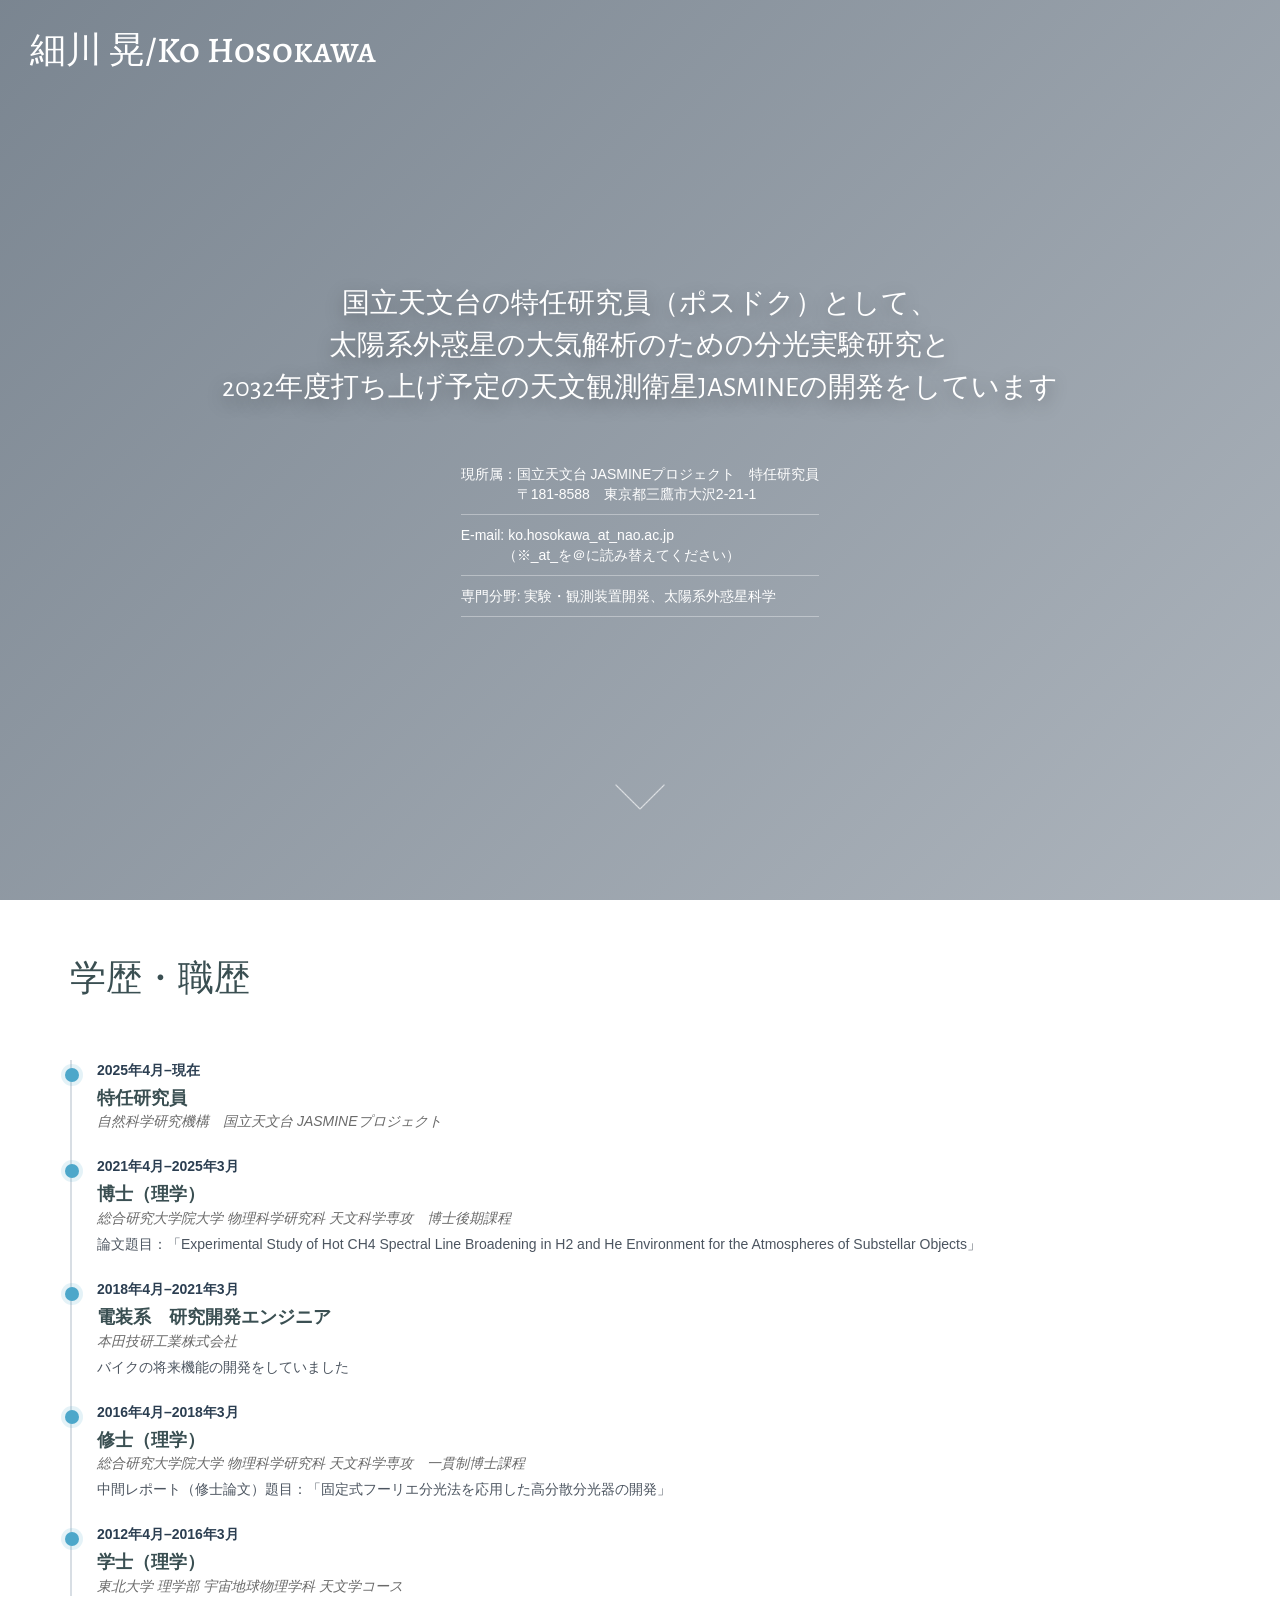
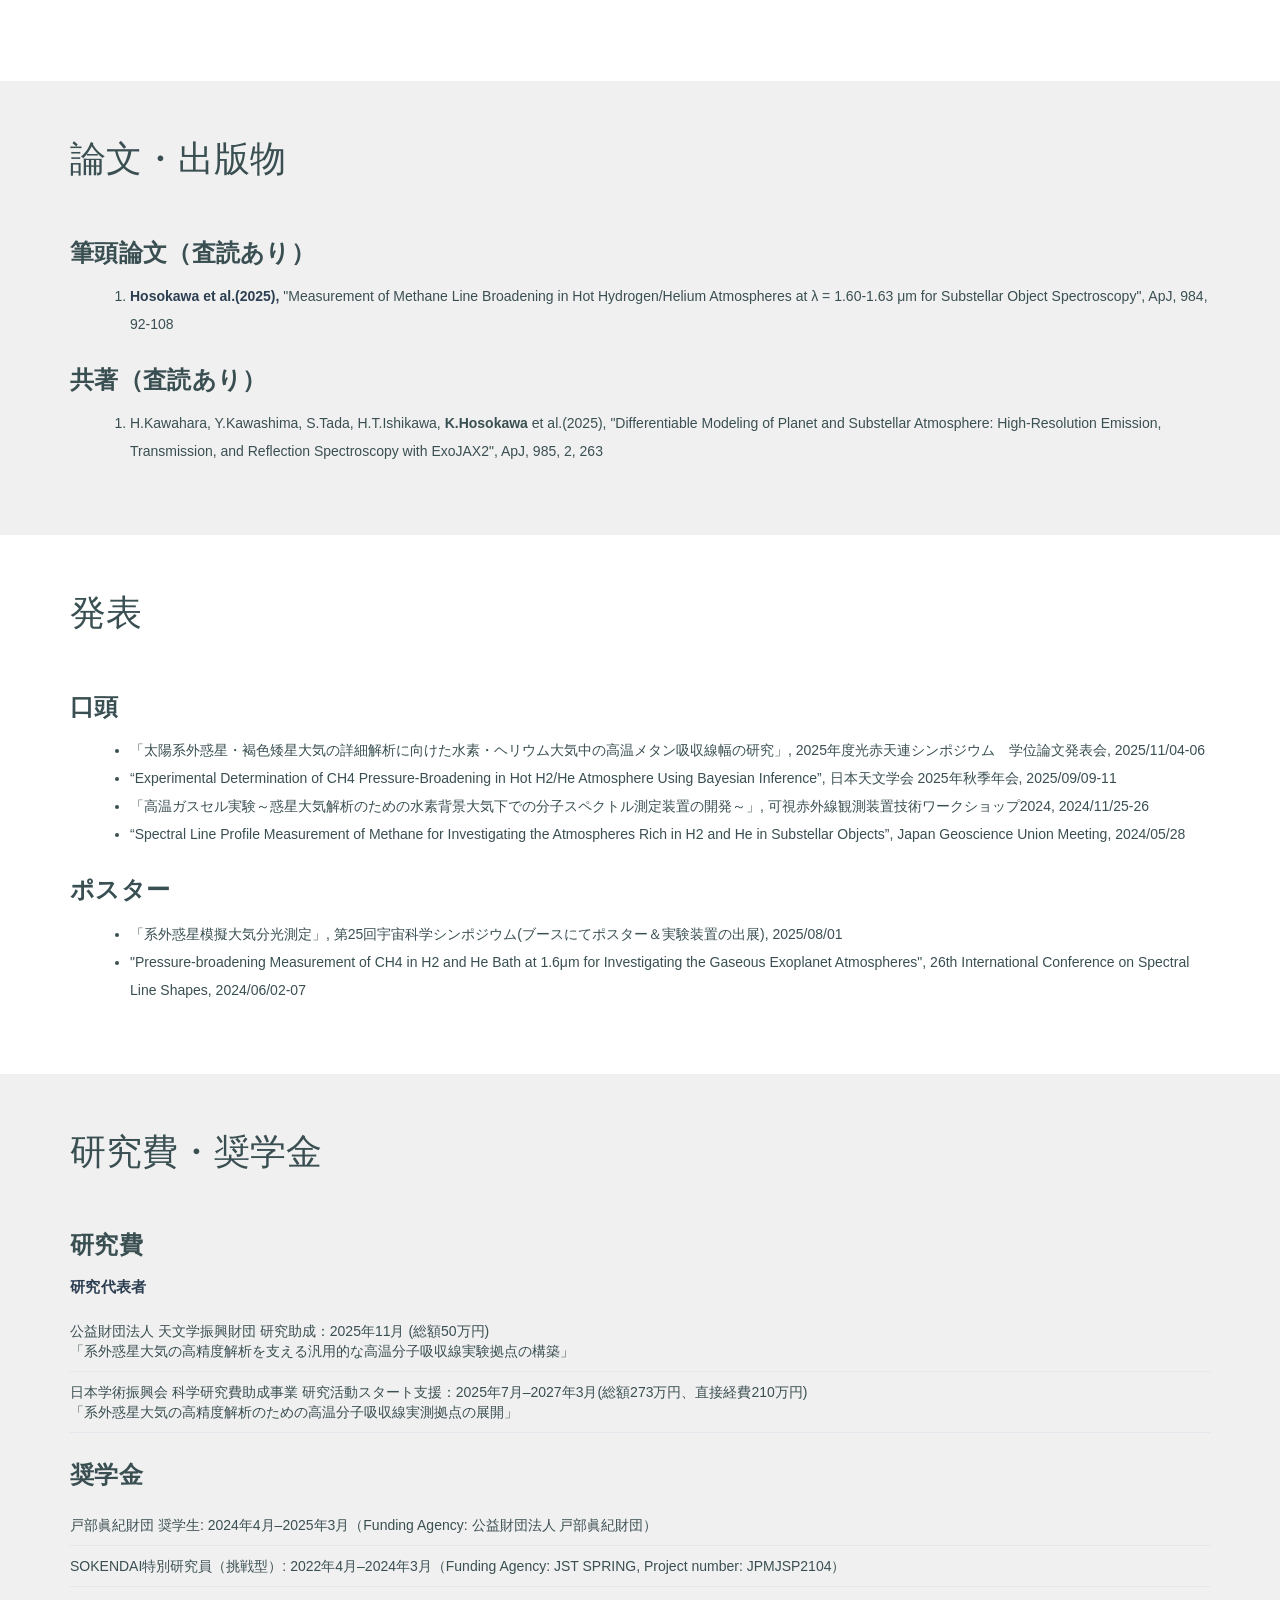
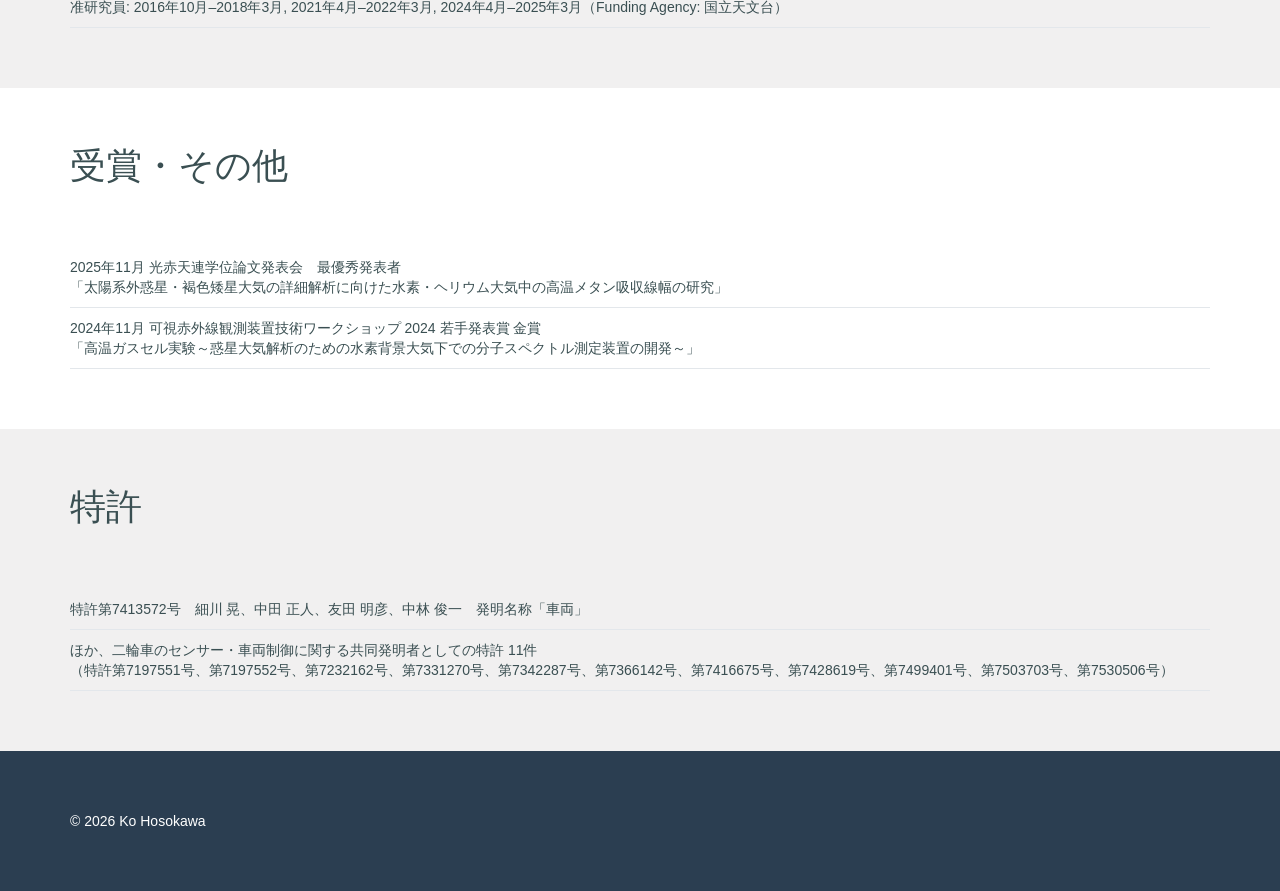
==== index.html @ 57f9193e "260124-update" ====
<!DOCTYPE html>
<!--[if IE 7 ]><html class="ie ie7 lte9 lte8 lte7" lang="en-US"><![endif]-->
<!--[if IE 8]><html class="ie ie8 lte9 lte8" lang="en-US"><![endif]-->
<!--[if IE 9]><html class="ie ie9 lte9" lang="en-US"><![endif]-->
<!--[if (gt IE 9)|!(IE)]><!-->
<html class="noIE" lang="en-US">
<!--<![endif]-->
	<head>
		<title>Ko Hosokawa</title>

		<!-- meta -->
		<meta http-equiv="X-UA-Compatible" content="IE=edge">
		<meta http-equiv="Content-Type" content="text/html; charset=UTF-8"/>
		<meta name="viewport" content="width=device-width, initial-scale = 1.0, maximum-scale=1.0, user-scalable=no"/>
		
		<!-- google fonts -->
		<link rel="stylesheet" href="https://fonts.googleapis.com/css?family=PT+Sans">
		<link rel="stylesheet" href="https://fonts.googleapis.com/css?family=Droid+Serif:regular,bold"/>
		<link rel="stylesheet" href="https://fonts.googleapis.com/css?family=Alegreya+Sans:regular,italic,bold,bolditalic"/>
		<link rel="stylesheet" href="https://fonts.googleapis.com/css?family=Nixie+One:regular,italic,bold,bolditalic"/>
		<link rel="stylesheet" href="https://fonts.googleapis.com/css?family=Alegreya+SC:regular,italic,bold,bolditalic"/>
		
		<!-- css -->
		<link rel="stylesheet" href="assets/css/bootstrap.min.css">
		<link rel="stylesheet" href="assets/css/font-awesome.min.css">
		<link rel="stylesheet" href="assets/css/style.css" media="screen"/>

		<!-- HTML5 shim and Respond.js IE8 support of HTML5 elements and media queries -->
		<!--[if lt IE 9]>
			<script src="assets/js/html5shiv.js"></script>
			<script src="assets/js/respond.js"></script>
		<![endif]-->

		<!--[if IE 8]>
	    	<script src="assets/js/selectivizr.js"></script>
	    <![endif]-->
	</head>
	
	<body>
		<!--right-drawer-->
		<!-- <div id="drawer-right">
			<div class="cross text-right">
				<a class="toggleDrawer" href="#"><i class="fa fa-times-circle fa-2x"></i></a>
			</div>
			<h2>Navigate</h2>
			<nav>
				<ul class="nav nav-pills nav-stacked">
					<li>
						<a href="#wrapper"><i class="fa fa-home"></i> Home</a>
					</li>
					<li>
						<a href="#profile"><i class="fa fa-user"></i> プロフィール</a>
					</li>
					<li>
						<a href="#background"><i class="fa fa-briefcase"></i> 学歴・職歴</a>
					</li>
					<li>
						<a href="#publications"><i class="fa fa-book"></i> 論文・出版物</a>
					</li>
					<li>
						<a href="#presentations"><i class="fa fa-microphone"></i> 発表</a>
					</li>
					<li>
						<a href="#grants"><i class="fa fa-lightbulb-o"></i> 研究費・プロジェクト</a>
					</li>
					<li>
						<a href="#awards"><i class="fa fa-trophy"></i> 受賞など</a>
					</li>
					<li>
						<a href="#patents"><i class="fa fa-certificate"></i> 特許</a>
					</li>
					<li>
						<a href="#footer"><i class="fa fa-envelope"></i> Contact</a>
					</li>
					
				</ul>
			</nav>
		</div> -->

		<div id="wrapper">
			
			<div id="header" class="content-block header-wrapper">
				<div class="header-wrapper-inner">
					<section class="top clearfix">
						<div class="pull-left">
							<h1><a class="logo" href="index.html">細川 晃/Ko Hosokawa</a></h1>
						</div>
						<!-- <div class="pull-right">
							<a class="toggleDrawer" href="#"><i class="fa fa-bars fa-2x"></i></a>
						</div> -->
					</section>
					<section class="center hero">
						<div id="profile" class="hero-profile container text-center">
							<!-- <div class="hero-avatar">
								<img src="assets/images/testimonial_11-190x190.jpg" alt="Profile photo">
							</div> -->
							<div class="slogan">
								国立天文台の特任研究員（ポスドク）として、<br>太陽系外惑星の大気解析のための分光実験研究と<br>2032年度打ち上げ予定の天文観測衛星JASMINEの開発をしています
							</div>
							<br>
							<ul class="lined-list hero-profile-list">
								<li>現所属：国立天文台 JASMINEプロジェクト　特任研究員<br>
								　　　　〒181-8588　東京都三鷹市大沢2-21-1</li>
								<li>E-mail: ko.hosokawa_at_nao.ac.jp<br>
									　　　（※_at_を＠に読み替えてください）</li>
								<li>専門分野: 実験・観測装置開発、太陽系外惑星科学</li>
							</ul>
							
						</div>
					</section>
					
<section class="bottom">
						<a id="scrollToContent" href="#profile">
							<img src="assets/images/arrow_down.png">
						</a>
					</section>
				</div>
			</div><!-- header -->

			<div class="content-block cv-section alt" id="background">
				<div class="container">
					<header class="block-heading cleafix">
						<h1>学歴・職歴</h1>
					</header>
					<section class="block-body">
						<div class="cv-timeline">
							<div class="cv-item">
								<div class="cv-year">2025年4月–現在</div>
								<div class="cv-content">
									<div class="cv-title">特任研究員</div>
									<div class="cv-meta">自然科学研究機構　国立天文台 JASMINEプロジェクト</div>
									<p class="cv-note"></p>
								</div>
							</div>
							<div class="cv-item">
								<div class="cv-year">2021年4月–2025年3月</div>
								<div class="cv-content">
									<div class="cv-title">博士（理学）</div>
									<div class="cv-meta">総合研究大学院大学 物理科学研究科 天文科学専攻　博士後期課程</div>
									<p class="cv-note">論文題目：「Experimental Study of Hot CH4 Spectral Line Broadening in H2 and He Environment for the Atmospheres of Substellar Objects」</p>
								</div>
							</div>
							<div class="cv-item">
								<div class="cv-year">2018年4月–2021年3月</div>
								<div class="cv-content">
									<div class="cv-title">電装系　研究開発エンジニア</div>
									<div class="cv-meta">本田技研工業株式会社</div>
									<p class="cv-note">バイクの将来機能の開発をしていました</p>
								</div>
							</div>
							<div class="cv-item">
								<div class="cv-year">2016年4月–2018年3月</div>
								<div class="cv-content">
									<div class="cv-title">修士（理学）</div>
									<div class="cv-meta">総合研究大学院大学 物理科学研究科 天文科学専攻　一貫制博士課程</div>
									<p class="cv-note">中間レポート（修士論文）題目：「固定式フーリエ分光法を応用した高分散分光器の開発」</p>
								</div>
							</div>
							<div class="cv-item">
								<div class="cv-year">2012年4月–2016年3月</div>
								<div class="cv-content">
									<div class="cv-title">学士（理学）</div>
									<div class="cv-meta">東北大学 理学部 宇宙地球物理学科 天文学コース</div>
									<p class="cv-note"></p>
								</div>
							</div>
						</div>
					</section>
				</div>
			</div>

			<div class="content-block cv-section" id="publications">
				<div class="container">
					<header class="block-heading cleafix">
						<h1>論文・出版物</h1>
					</header>
					<section class="block-body">
						<h3 class="section-subtitle">筆頭論文（査読あり）</h3>
						<ol class="pub-list">
							<li><span class="pub-title">Hosokawa et al.(2025),</span> "Measurement of Methane Line Broadening in Hot Hydrogen/Helium Atmospheres at λ = 1.60-1.63 μm for Substellar Object Spectroscopy", ApJ, 984, 92-108<br></li>
						</ol>

						<h3 class="section-subtitle">共著（査読あり）</h3>
						<ol class="pub-list">
							<li>H.Kawahara, Y.Kawashima, S.Tada, H.T.Ishikawa, <b>K.Hosokawa</b> et al.(2025), "Differentiable Modeling of Planet and Substellar Atmosphere: High-Resolution Emission, Transmission, and Reflection Spectroscopy with ExoJAX2", ApJ, 985, 2, 263</li>
						</ol>
					</section>
				</div>
			</div>

			<div class="content-block cv-section alt" id="presentations">
				<div class="container">
					<header class="block-heading cleafix">
						<h1>発表</h1>
					</header>
					<section class="block-body">
						<h3 class="section-subtitle">口頭</h3>
						<ul class="pub-list">
							<li>「太陽系外惑星・褐色矮星大気の詳細解析に向けた水素・ヘリウム大気中の高温メタン吸収線幅の研究」, 2025年度光赤天連シンポジウム　学位論文発表会, 2025/11/04-06</li>
							<li>“Experimental Determination of CH4 Pressure-Broadening in Hot H2/He Atmosphere Using Bayesian Inference”, 日本天文学会 2025年秋季年会, 2025/09/09-11</li>
							<li>「高温ガスセル実験～惑星大気解析のための水素背景大気下での分子スペクトル測定装置の開発～」, 可視赤外線観測装置技術ワークショップ2024, 2024/11/25-26</li>
							<li>“Spectral Line Profile Measurement of Methane for Investigating the Atmospheres Rich in H2 and He in Substellar Objects”, Japan Geoscience Union Meeting, 2024/05/28</li>
							</ul>

						<h3 class="section-subtitle">ポスター</h3>
						<ul class="pub-list">
							<li>「系外惑星模擬大気分光測定」, 第25回宇宙科学シンポジウム(ブースにてポスター＆実験装置の出展), 2025/08/01</li>
							<li>"Pressure-broadening Measurement of CH4 in H2 and He Bath at 1.6μm for Investigating the Gaseous Exoplanet Atmospheres", 26th International Conference on Spectral Line Shapes, 2024/06/02-07</li>
							
						</ul>
					</section>
				</div>
			</div>

			<div class="content-block cv-section" id="grants">
				<div class="container">
					<header class="block-heading cleafix">
						<h1>研究費・奨学金</h1>
					</header>
					<section class="block-body">
						<h3 class="section-subtitle">研究費</h3>

						<h4 class="section-subsubtitle">研究代表者</h4>
						<ul class="lined-list">
							<li>公益財団法人 天文学振興財団 研究助成：2025年11月 (総額50万円)<br>
								「系外惑星大気の高精度解析を支える汎用的な高温分子吸収線実験拠点の構築」</li>
							<li>日本学術振興会 科学研究費助成事業 研究活動スタート支援：2025年7月–2027年3月(総額273万円、直接経費210万円)<br>
								「系外惑星大気の高精度解析のための高温分子吸収線実測拠点の展開」</li>
						</ul>

						<h3 class="section-subtitle">奨学金</h3>
						<ul class="lined-list">
							<li>戸部眞紀財団 奨学生: 2024年4月–2025年3月（Funding Agency: 公益財団法人 戸部眞紀財団）</li>
							<li>SOKENDAI特別研究員（挑戦型）: 2022年4月–2024年3月（Funding Agency: JST SPRING, Project number: JPMJSP2104）</li>
							<li>准研究員: 2016年10月–2018年3月, 2021年4月–2022年3月, 2024年4月–2025年3月（Funding Agency: 国立天文台）</li>
							
						</ul>
					</section>
				</div>
			</div>

			<div class="content-block cv-section alt" id="awards">
				<div class="container">
					<header class="block-heading cleafix">
						<h1>受賞・その他</h1>
					</header>
					<section class="block-body">
						<ul class="lined-list">
							<li>2025年11月 光赤天連学位論文発表会　最優秀発表者<br>
							「太陽系外惑星・褐色矮星大気の詳細解析に向けた水素・ヘリウム大気中の高温メタン吸収線幅の研究」</li>
							<li>2024年11月 可視赤外線観測装置技術ワークショップ 2024 若手発表賞 金賞<br>
								「高温ガスセル実験～惑星大気解析のための水素背景大気下での分子スペクトル測定装置の開発～」
							</li>
							
							
						</ul>
					</section>
				</div>
			</div>

			<div class="content-block cv-section" id="patents">
				<div class="container">
					<header class="block-heading cleafix">
						<h1>特許</h1>
					</header>
					<section class="block-body">
						<ul class="lined-list">
							<li>特許第7413572号　細川 晃、中田 正人、友田 明彦、中林 俊一　発明名称「車両」</li>
							<li>ほか、二輪車のセンサー・車両制御に関する共同発明者としての特許 11件<br>
								（特許第7197551号、第7197552号、第7232162号、第7331270号、第7342287号、第7366142号、第7416675号、第7428619号、第7499401号、第7503703号、第7530506号）</li>
						</ul>
					</section>
				</div>
			</div>

			<div class="content-block" id="footer">
				<div class="container">
					<div class="row">
						<div class="col-xs-6">&copy; 2026 Ko Hosokawa</div>
					</div>
				</div>
			</div><!-- #footer -->


		</div><!--/#wrapper-->




		<script src="assets/js/jquery-2.1.3.min.js"></script>
		<script src="assets/js/jquery-migrate-1.2.1.min.js"></script>
		<script src="assets/js/bootstrap.min.js"></script>
		<script src="assets/js/jquery.actual.min.js"></script>
		<script src="assets/js/jquery.scrollTo.min.js"></script>
		<script src="assets/js/script.js"></script>

	</body>
</html>
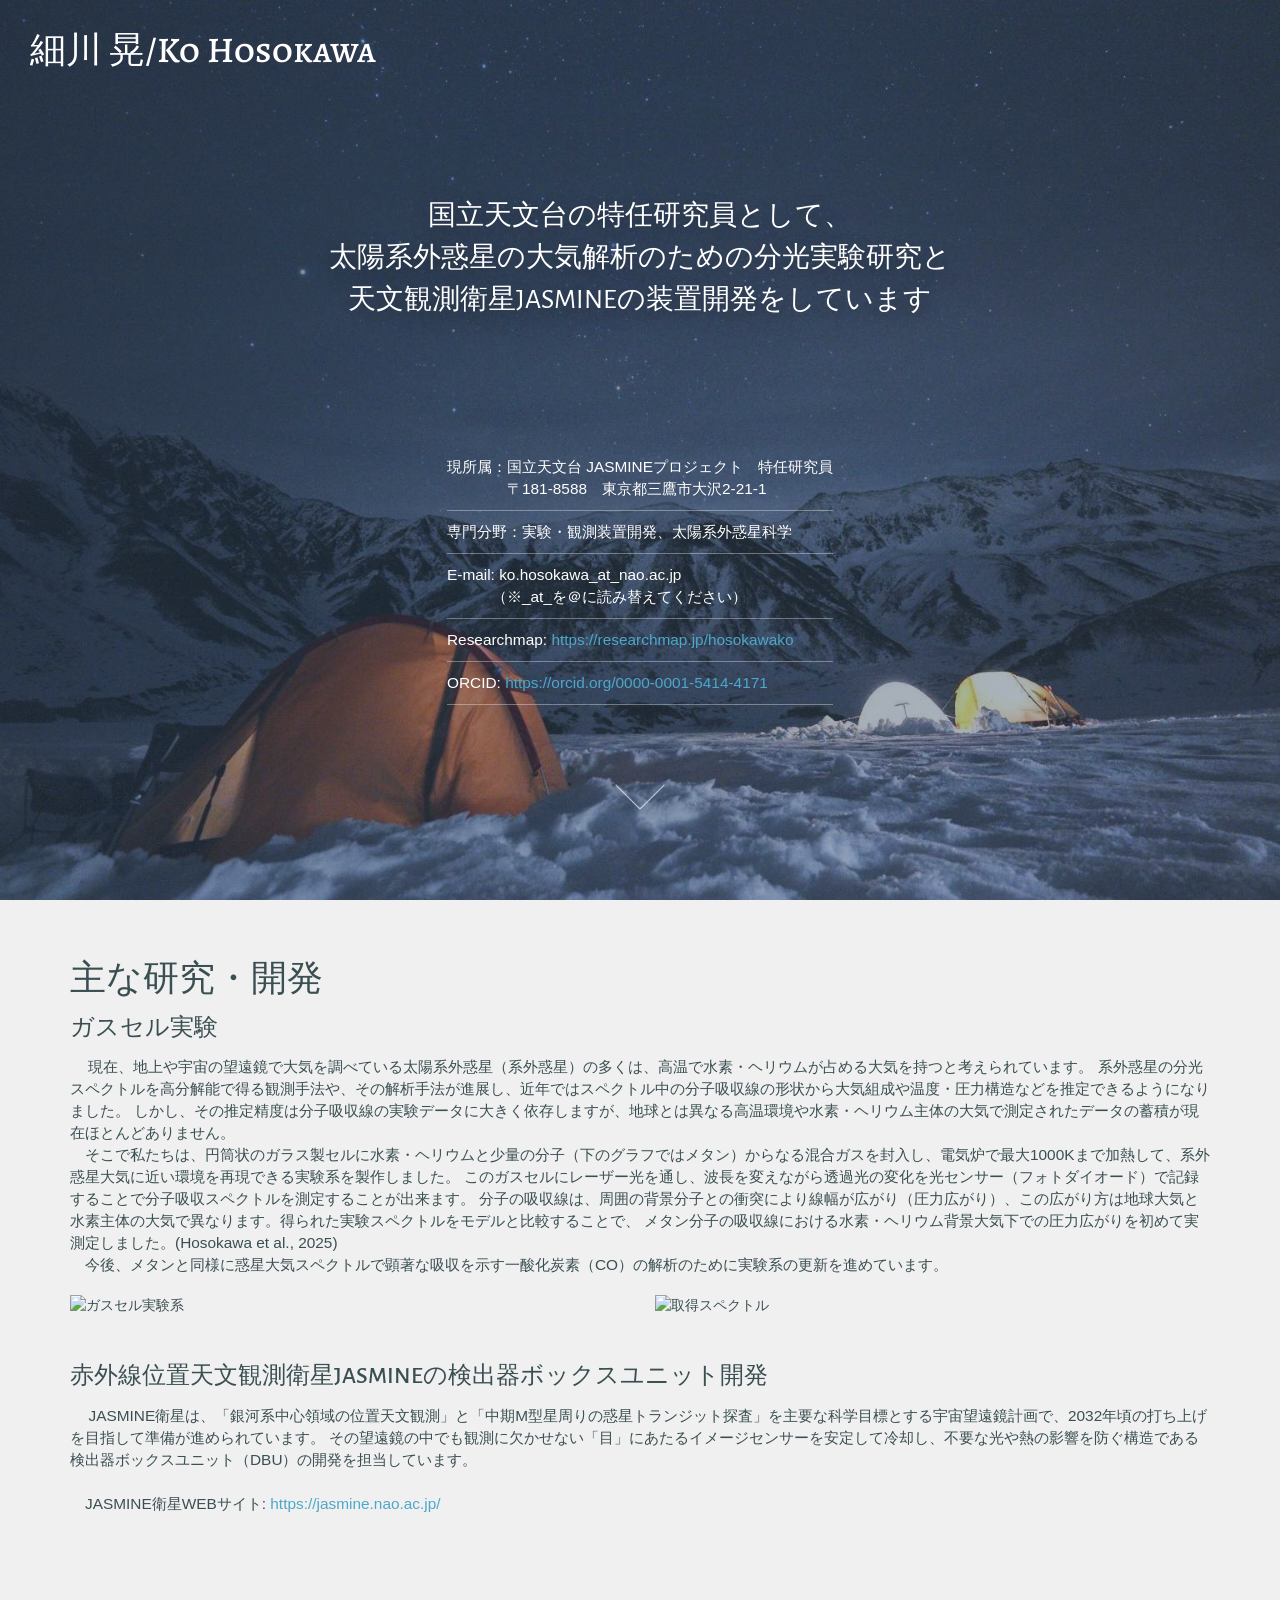
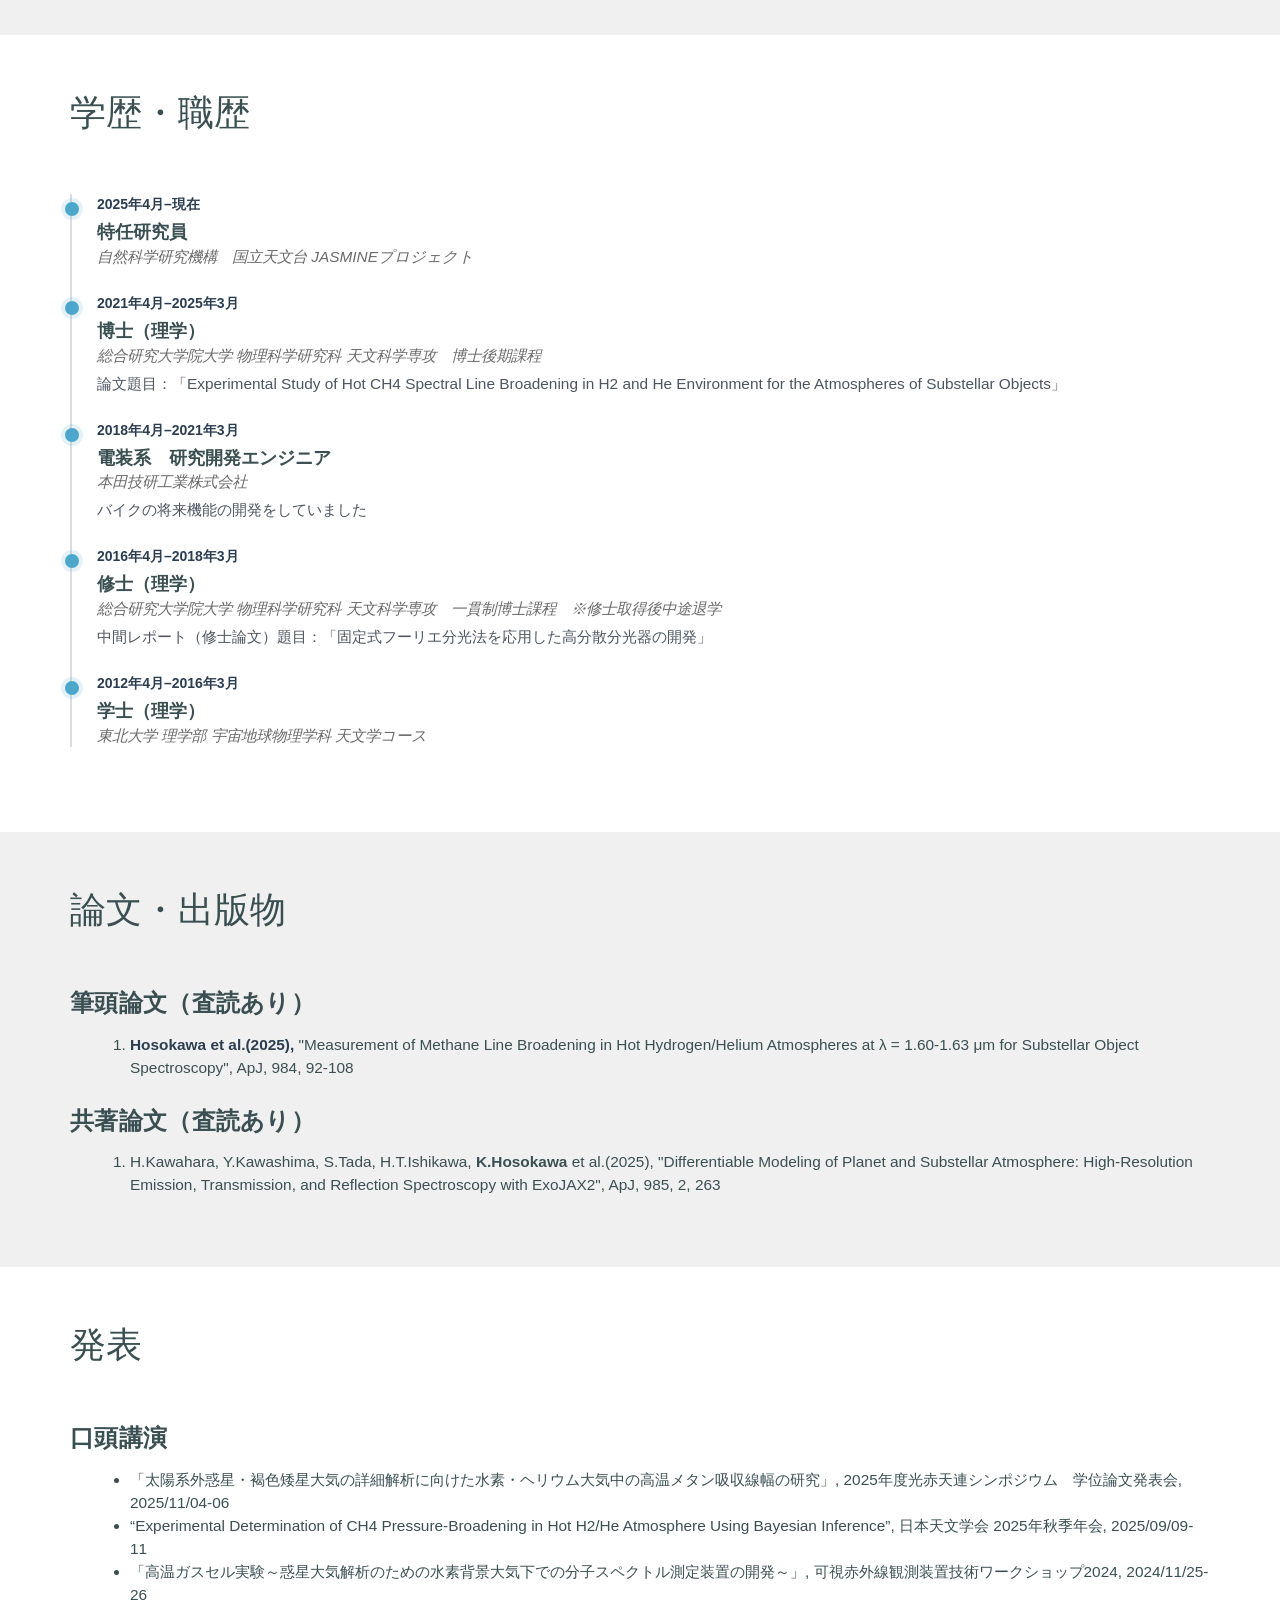
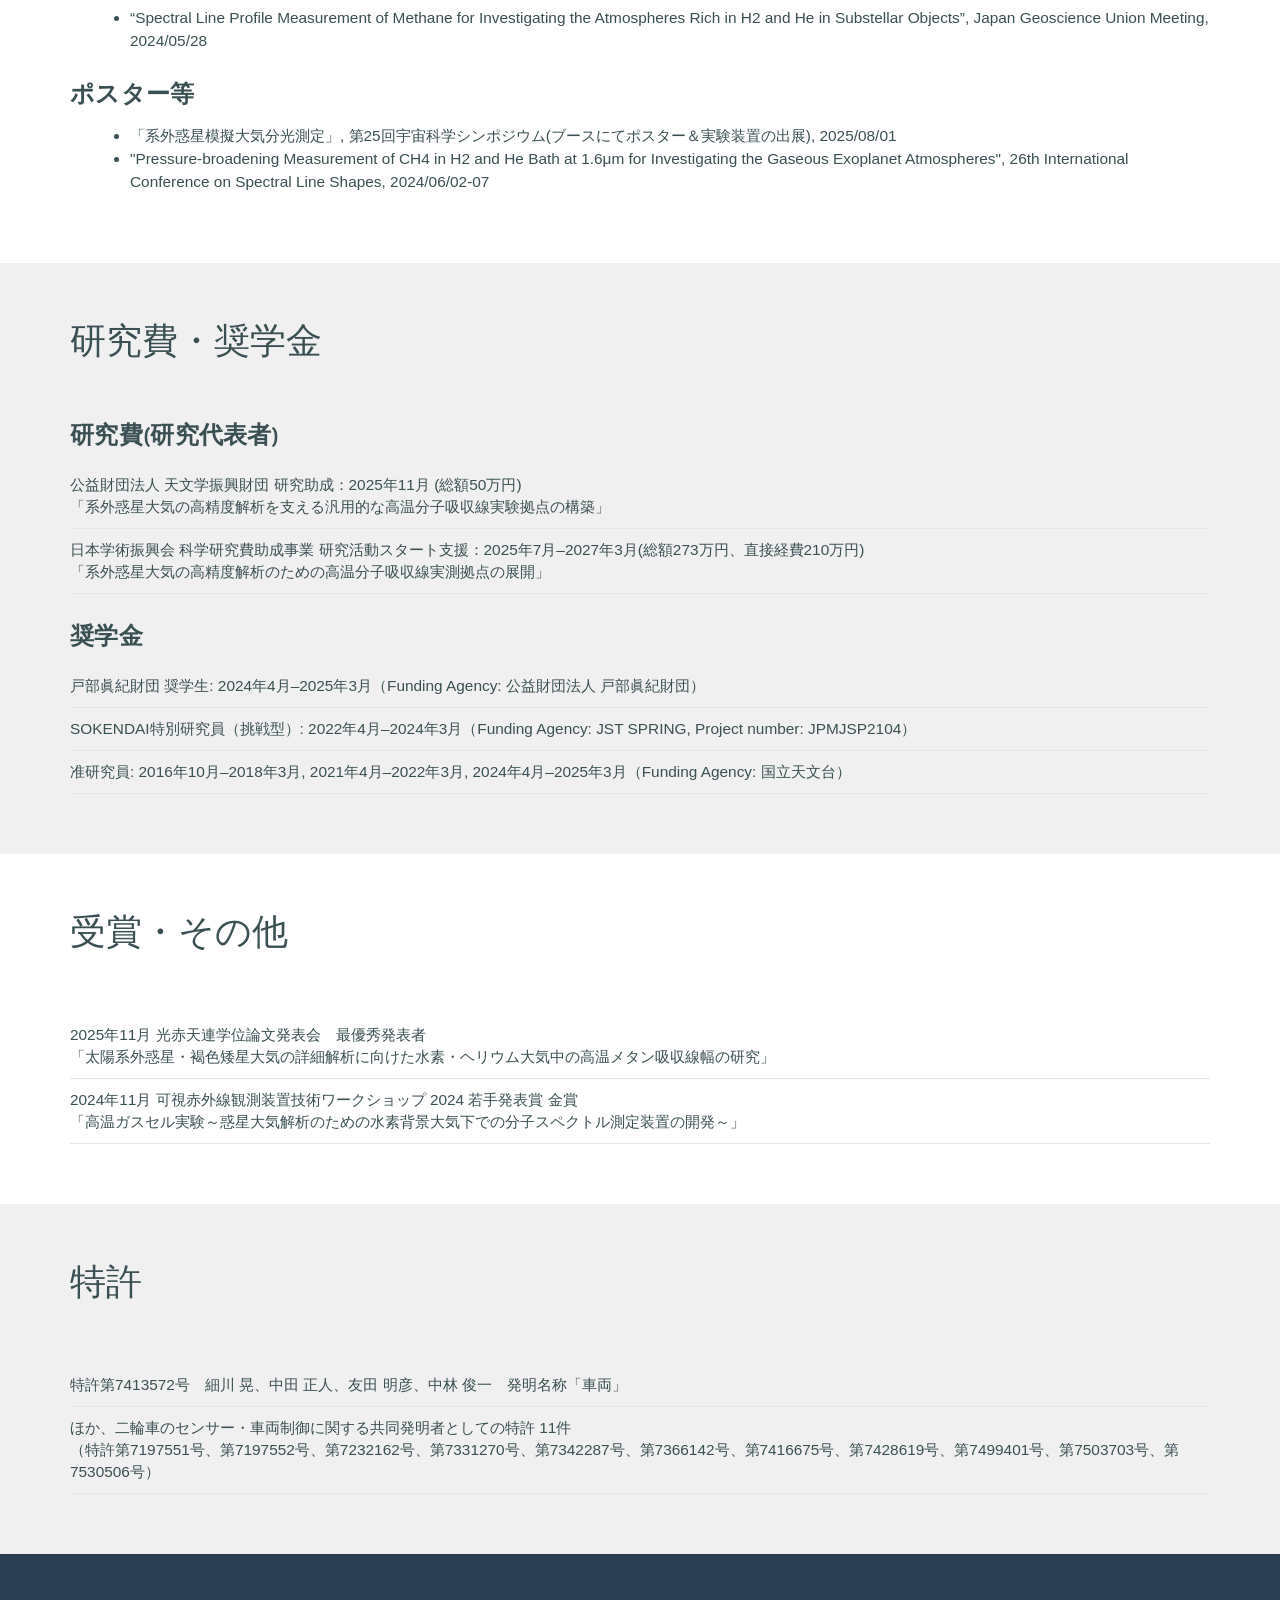
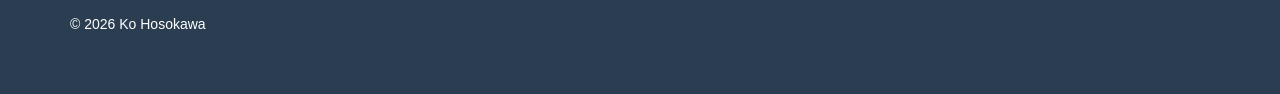
==== commit e7b7b845: "260124-update2" ====
--- a/index.html
+++ b/index.html
@@ -37,45 +37,6 @@
 	</head>
 	
 	<body>
-		<!--right-drawer-->
-		<!-- <div id="drawer-right">
-			<div class="cross text-right">
-				<a class="toggleDrawer" href="#"><i class="fa fa-times-circle fa-2x"></i></a>
-			</div>
-			<h2>Navigate</h2>
-			<nav>
-				<ul class="nav nav-pills nav-stacked">
-					<li>
-						<a href="#wrapper"><i class="fa fa-home"></i> Home</a>
-					</li>
-					<li>
-						<a href="#profile"><i class="fa fa-user"></i> プロフィール</a>
-					</li>
-					<li>
-						<a href="#background"><i class="fa fa-briefcase"></i> 学歴・職歴</a>
-					</li>
-					<li>
-						<a href="#publications"><i class="fa fa-book"></i> 論文・出版物</a>
-					</li>
-					<li>
-						<a href="#presentations"><i class="fa fa-microphone"></i> 発表</a>
-					</li>
-					<li>
-						<a href="#grants"><i class="fa fa-lightbulb-o"></i> 研究費・プロジェクト</a>
-					</li>
-					<li>
-						<a href="#awards"><i class="fa fa-trophy"></i> 受賞など</a>
-					</li>
-					<li>
-						<a href="#patents"><i class="fa fa-certificate"></i> 特許</a>
-					</li>
-					<li>
-						<a href="#footer"><i class="fa fa-envelope"></i> Contact</a>
-					</li>
-					
-				</ul>
-			</nav>
-		</div> -->
 
 		<div id="wrapper">
 			
@@ -83,10 +44,11 @@
 				<div class="header-wrapper-inner">
 					<section class="top clearfix">
 						<div class="pull-left">
-							<h1><a class="logo" href="index.html">細川 晃/Ko Hosokawa</a></h1>
-						</div>
-						<!-- <div class="pull-right">
-							<a class="toggleDrawer" href="#"><i class="fa fa-bars fa-2x"></i></a>
+							<h1><a class="logo">細川 晃/Ko Hosokawa</a></h1>
+						</div>
+						<!-- <div class="pull-right lang-switch">
+							<a class="flag-link active" href="index.html" aria-label="日本語ページ">JP</a>
+							<a class="flag-link" href="en.html" aria-label="English page">EN</a>
 						</div> -->
 					</section>
 					<section class="center hero">
@@ -95,27 +57,65 @@
 								<img src="assets/images/testimonial_11-190x190.jpg" alt="Profile photo">
 							</div> -->
 							<div class="slogan">
-								国立天文台の特任研究員（ポスドク）として、<br>太陽系外惑星の大気解析のための分光実験研究と<br>2032年度打ち上げ予定の天文観測衛星JASMINEの開発をしています
-							</div>
-							<br>
+								国立天文台の特任研究員として、<br>太陽系外惑星の大気解析のための分光実験研究と<br>天文観測衛星JASMINEの装置開発をしています
+							</div>
+							<br><br><br><br><br>
 							<ul class="lined-list hero-profile-list">
 								<li>現所属：国立天文台 JASMINEプロジェクト　特任研究員<br>
 								　　　　〒181-8588　東京都三鷹市大沢2-21-1</li>
+								<li>専門分野：実験・観測装置開発、太陽系外惑星科学</li>
 								<li>E-mail: ko.hosokawa_at_nao.ac.jp<br>
 									　　　（※_at_を＠に読み替えてください）</li>
-								<li>専門分野: 実験・観測装置開発、太陽系外惑星科学</li>
+								<li>Researchmap: <a href="https://researchmap.jp/hosokawako" target="_blank" rel="noopener">https://researchmap.jp/hosokawako</a></li>
+								<li>ORCID: <a href="https://orcid.org/0000-0001-5414-4171" target="_blank" rel="noopener">https://orcid.org/0000-0001-5414-4171</a></li>
 							</ul>
 							
 						</div>
 					</section>
 					
 <section class="bottom">
-						<a id="scrollToContent" href="#profile">
+						<a id="scrollToContent" href="#background">
 							<img src="assets/images/arrow_down.png">
 						</a>
 					</section>
 				</div>
 			</div><!-- header -->
+
+			<div class="content-block cv-section" id="research">
+				<div class="container">
+					<header class="block-heading cleafix">
+						<h1>主な研究・開発</h1>
+						<h3>ガスセル実験</h3>
+					</header>
+					<p class="indent-text">現在、地上や宇宙の望遠鏡で大気を調べている太陽系外惑星（系外惑星）の多くは、高温で水素・ヘリウムが占める大気を持つと考えられています。
+						系外惑星の分光スペクトルを高分解能で得る観測手法や、その解析手法が進展し、近年ではスペクトル中の分子吸収線の形状から大気組成や温度・圧力構造などを推定できるようになりました。
+						しかし、その推定精度は分子吸収線の実験データに大きく依存しますが、地球とは異なる高温環境や水素・ヘリウム主体の大気で測定されたデータの蓄積が現在ほとんどありません。<br>
+						　そこで私たちは、円筒状のガラス製セルに水素・ヘリウムと少量の分子（下のグラフではメタン）からなる混合ガスを封入し、電気炉で最大1000Kまで加熱して、系外惑星大気に近い環境を再現できる実験系を製作しました。
+						このガスセルにレーザー光を通し、波長を変えながら透過光の変化を光センサー（フォトダイオード）で記録することで分子吸収スペクトルを測定することが出来ます。
+						分子の吸収線は、周囲の背景分子との衝突により線幅が広がり（圧力広がり）、この広がり方は地球大気と水素主体の大気で異なります。得られた実験スペクトルをモデルと比較することで、
+						メタン分子の吸収線における水素・ヘリウム背景大気下での圧力広がりを初めて実測定しました。(Hosokawa et al., 2025)<br>
+						　今後、メタンと同様に惑星大気スペクトルで顕著な吸収を示す一酸化炭素（CO）の解析のために実験系の更新を進めています。</p>
+
+						
+						<div class="row">
+							<div class="col-sm-6">
+								<img class="Experimental-setup" src="assets/images/Gascell-overview_fig_HP.png" alt="ガスセル実験系">
+							</div>
+							<div class="col-sm-6">
+								<img class="CH4-spectra" src="assets/images/240703_w1600-1630_r00025_CH4VMR01-5path_T300-1000K_VSTemp_overlay.jpg" alt="取得スペクトル">
+							</div>
+						</div>
+
+						<div class="spacer-lg"></div>
+
+						<h3>赤外線位置天文観測衛星JASMINEの検出器ボックスユニット開発</h3>
+						<p class="indent-text">JASMINE衛星は、「銀河系中心領域の位置天文観測」と「中期M型星周りの惑星トランジット探査」を主要な科学目標とする宇宙望遠鏡計画で、2032年頃の打ち上げを目指して準備が進められています。
+							その望遠鏡の中でも観測に欠かせない「目」にあたるイメージセンサーを安定して冷却し、不要な光や熱の影響を防ぐ構造である検出器ボックスユニット（DBU）の開発を担当しています。<br><br>
+						　JASMINE衛星WEBサイト: <a href="https://jasmine.nao.ac.jp/" target="_blank" rel="noopener">https://jasmine.nao.ac.jp/</a></p>
+					<section class="block-body">
+					</section>
+				</div>
+			</div>
 
 			<div class="content-block cv-section alt" id="background">
 				<div class="container">
@@ -152,7 +152,7 @@
 								<div class="cv-year">2016年4月–2018年3月</div>
 								<div class="cv-content">
 									<div class="cv-title">修士（理学）</div>
-									<div class="cv-meta">総合研究大学院大学 物理科学研究科 天文科学専攻　一貫制博士課程</div>
+									<div class="cv-meta">総合研究大学院大学 物理科学研究科 天文科学専攻　一貫制博士課程　※修士取得後中途退学</div>
 									<p class="cv-note">中間レポート（修士論文）題目：「固定式フーリエ分光法を応用した高分散分光器の開発」</p>
 								</div>
 							</div>
@@ -180,7 +180,7 @@
 							<li><span class="pub-title">Hosokawa et al.(2025),</span> "Measurement of Methane Line Broadening in Hot Hydrogen/Helium Atmospheres at λ = 1.60-1.63 μm for Substellar Object Spectroscopy", ApJ, 984, 92-108<br></li>
 						</ol>
 
-						<h3 class="section-subtitle">共著（査読あり）</h3>
+						<h3 class="section-subtitle">共著論文（査読あり）</h3>
 						<ol class="pub-list">
 							<li>H.Kawahara, Y.Kawashima, S.Tada, H.T.Ishikawa, <b>K.Hosokawa</b> et al.(2025), "Differentiable Modeling of Planet and Substellar Atmosphere: High-Resolution Emission, Transmission, and Reflection Spectroscopy with ExoJAX2", ApJ, 985, 2, 263</li>
 						</ol>
@@ -194,7 +194,7 @@
 						<h1>発表</h1>
 					</header>
 					<section class="block-body">
-						<h3 class="section-subtitle">口頭</h3>
+						<h3 class="section-subtitle">口頭講演</h3>
 						<ul class="pub-list">
 							<li>「太陽系外惑星・褐色矮星大気の詳細解析に向けた水素・ヘリウム大気中の高温メタン吸収線幅の研究」, 2025年度光赤天連シンポジウム　学位論文発表会, 2025/11/04-06</li>
 							<li>“Experimental Determination of CH4 Pressure-Broadening in Hot H2/He Atmosphere Using Bayesian Inference”, 日本天文学会 2025年秋季年会, 2025/09/09-11</li>
@@ -202,7 +202,7 @@
 							<li>“Spectral Line Profile Measurement of Methane for Investigating the Atmospheres Rich in H2 and He in Substellar Objects”, Japan Geoscience Union Meeting, 2024/05/28</li>
 							</ul>
 
-						<h3 class="section-subtitle">ポスター</h3>
+						<h3 class="section-subtitle">ポスター等</h3>
 						<ul class="pub-list">
 							<li>「系外惑星模擬大気分光測定」, 第25回宇宙科学シンポジウム(ブースにてポスター＆実験装置の出展), 2025/08/01</li>
 							<li>"Pressure-broadening Measurement of CH4 in H2 and He Bath at 1.6μm for Investigating the Gaseous Exoplanet Atmospheres", 26th International Conference on Spectral Line Shapes, 2024/06/02-07</li>
@@ -218,9 +218,7 @@
 						<h1>研究費・奨学金</h1>
 					</header>
 					<section class="block-body">
-						<h3 class="section-subtitle">研究費</h3>
-
-						<h4 class="section-subsubtitle">研究代表者</h4>
+						<h3 class="section-subtitle">研究費(研究代表者)</h3>
 						<ul class="lined-list">
 							<li>公益財団法人 天文学振興財団 研究助成：2025年11月 (総額50万円)<br>
 								「系外惑星大気の高精度解析を支える汎用的な高温分子吸収線実験拠点の構築」</li>
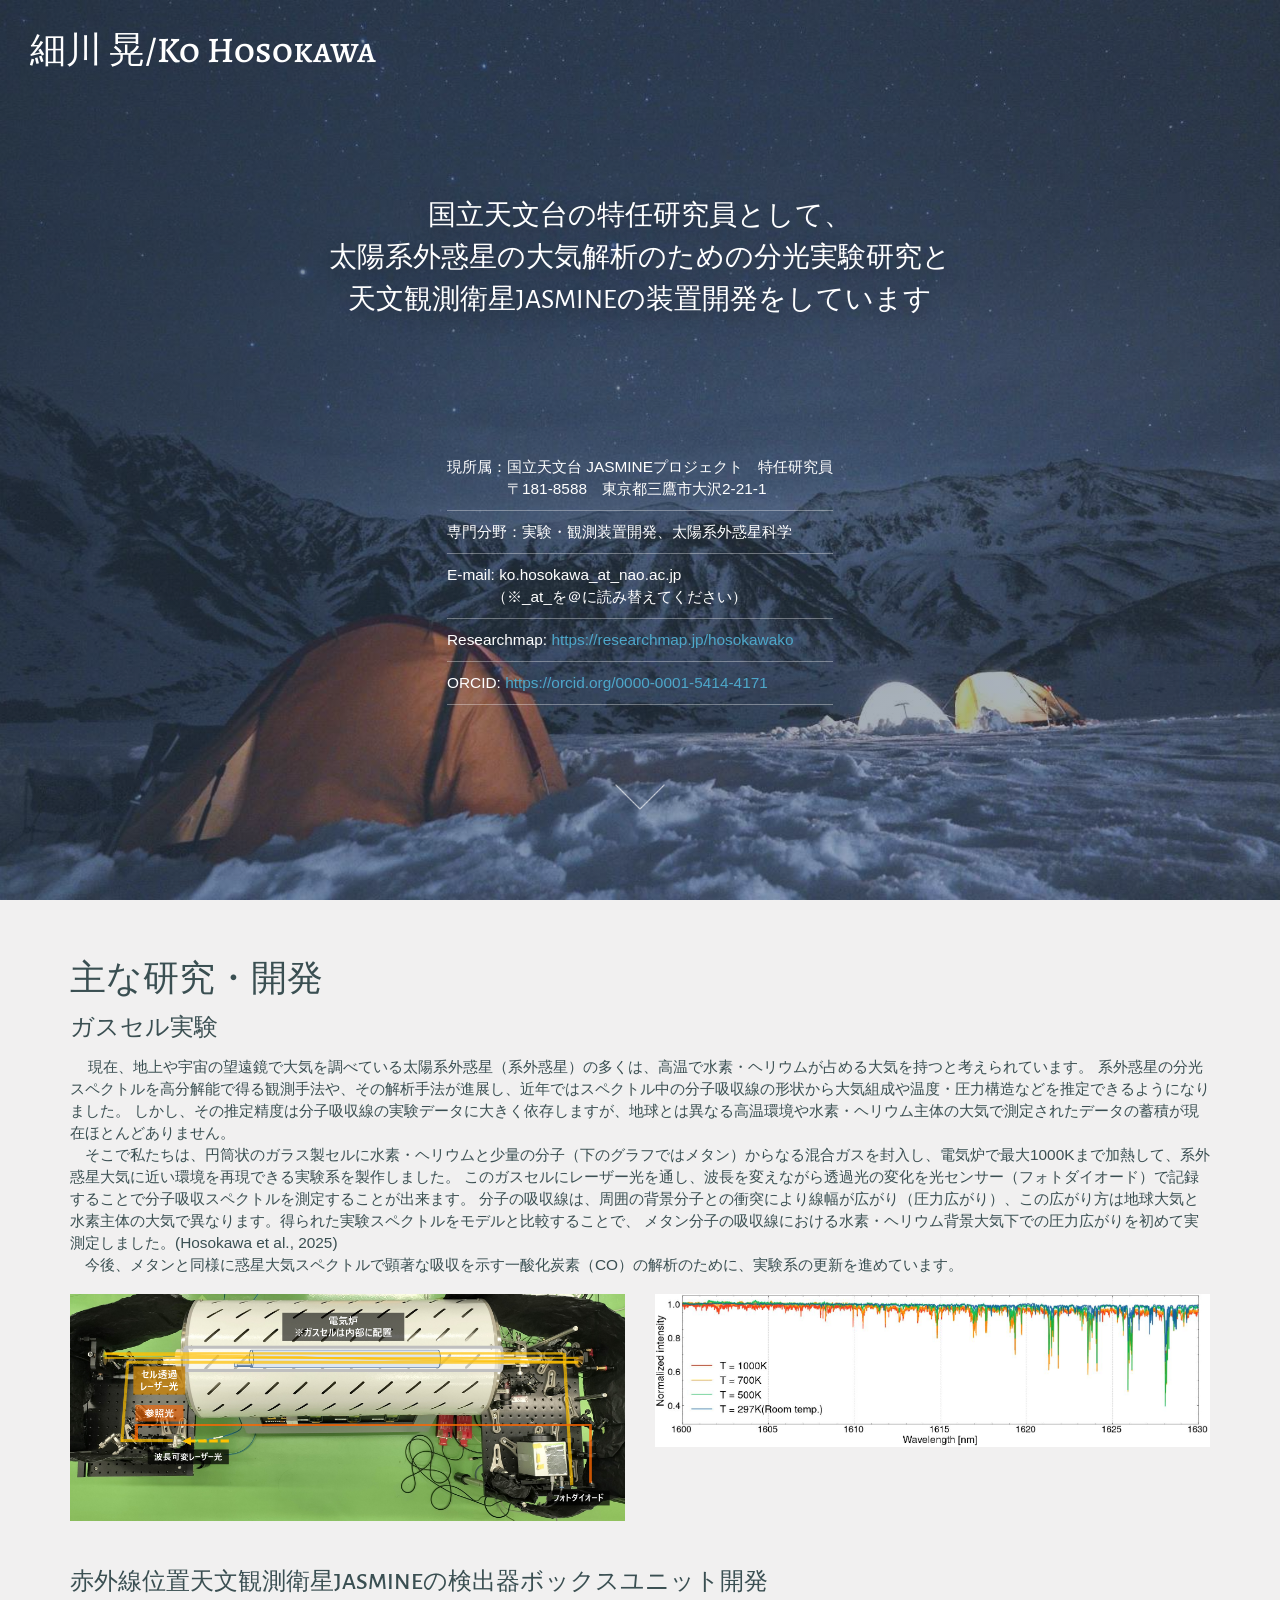
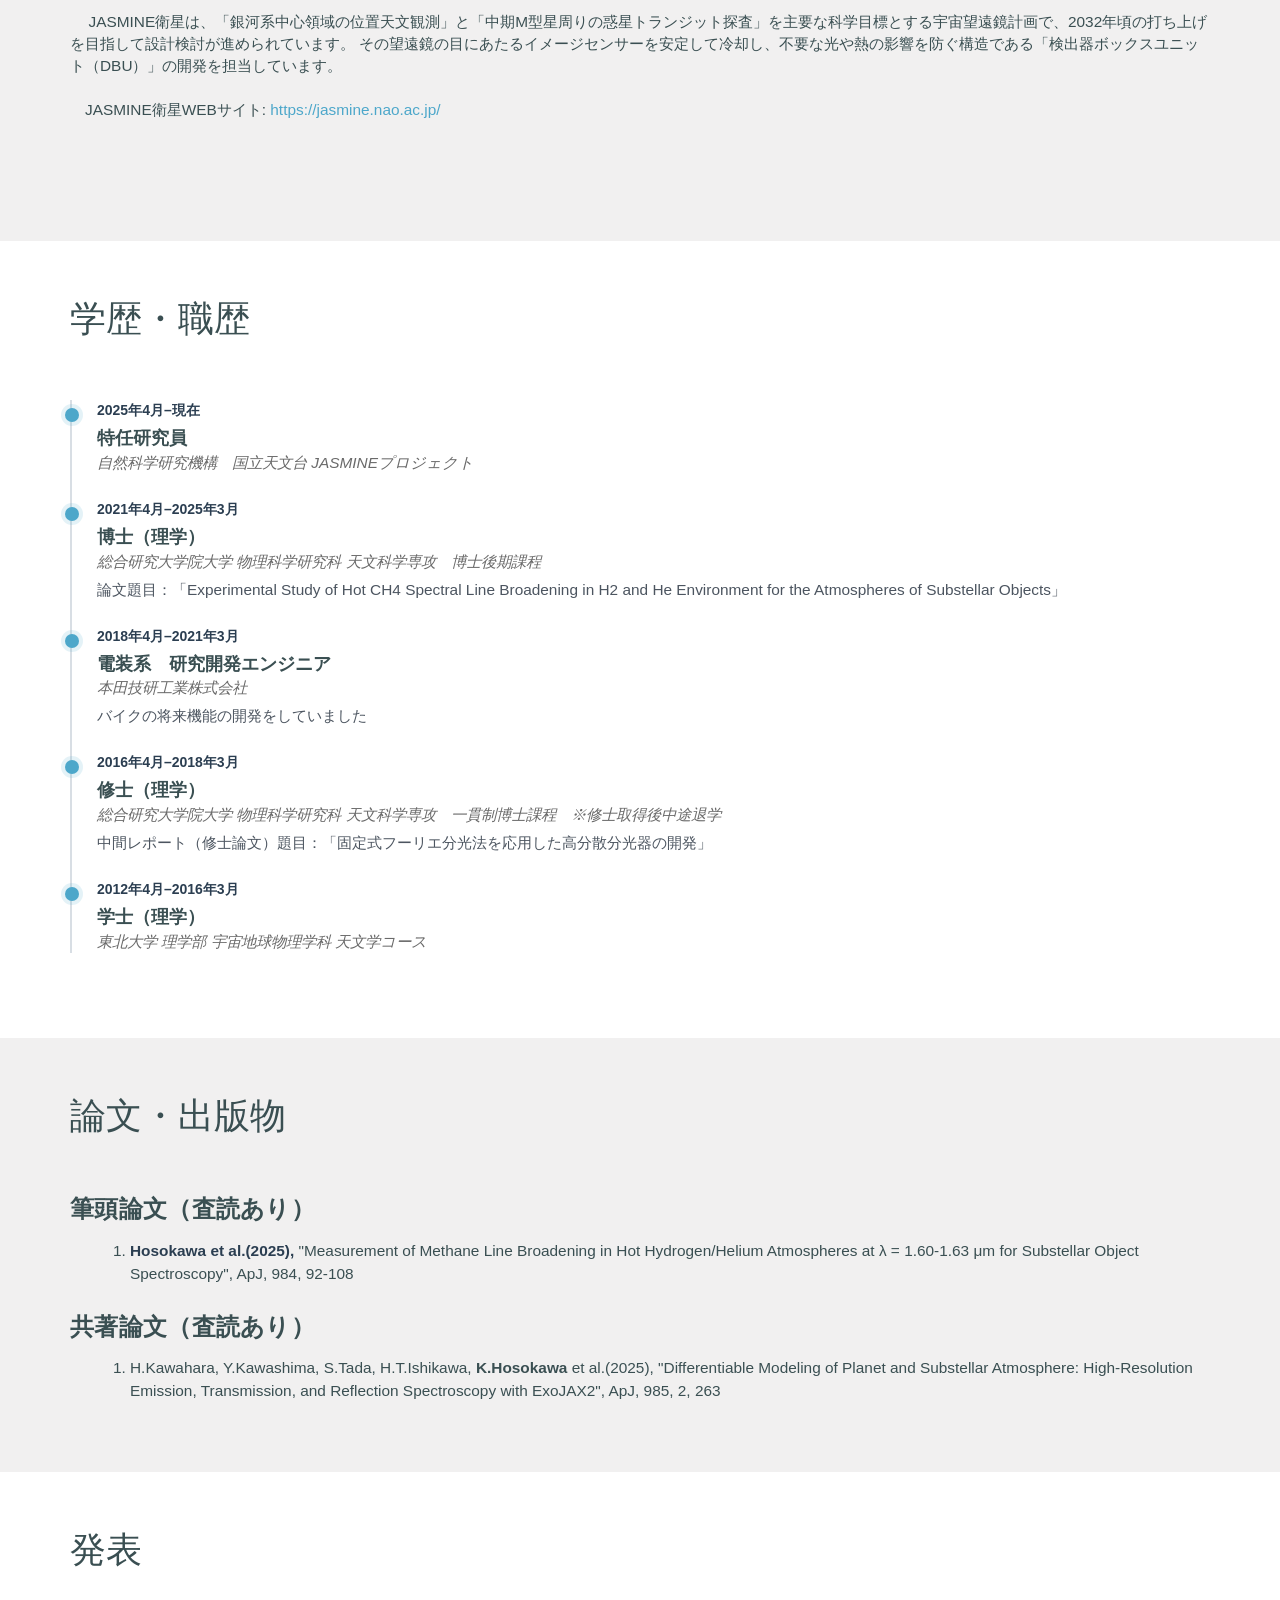
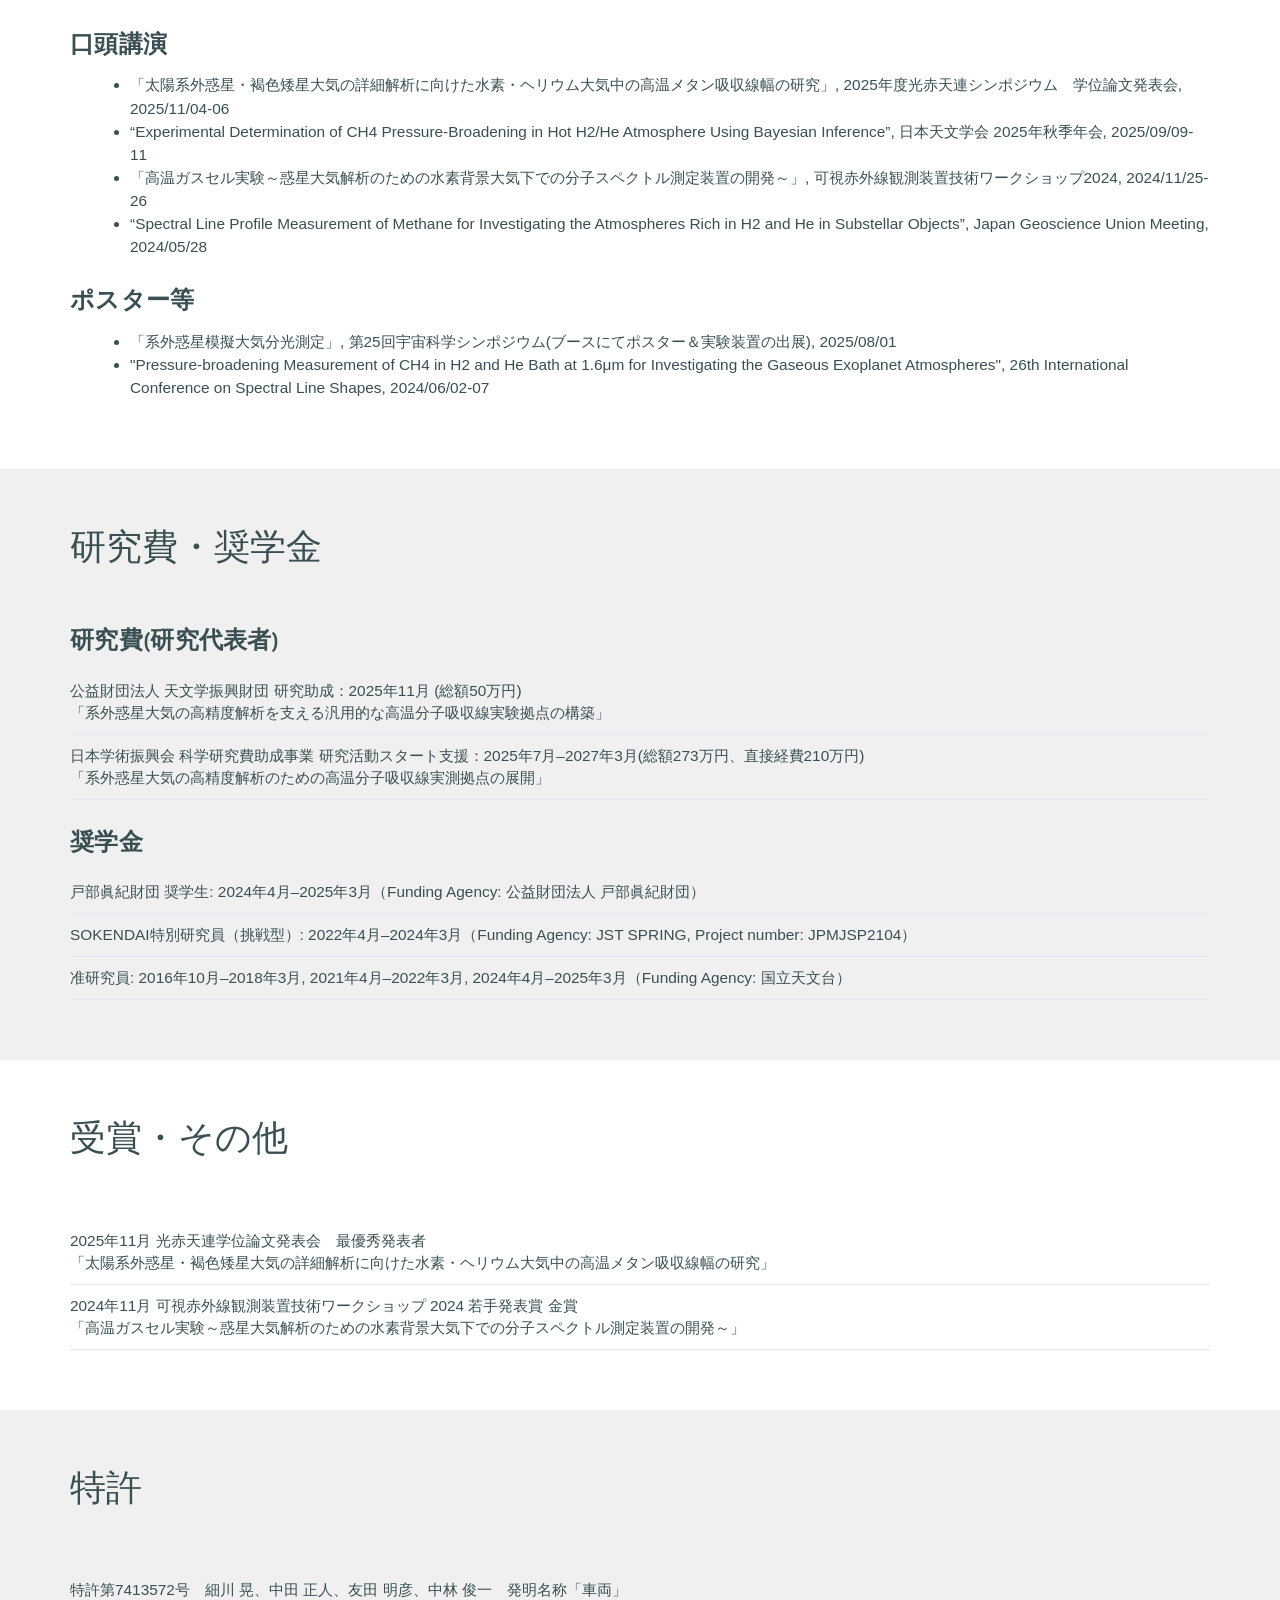
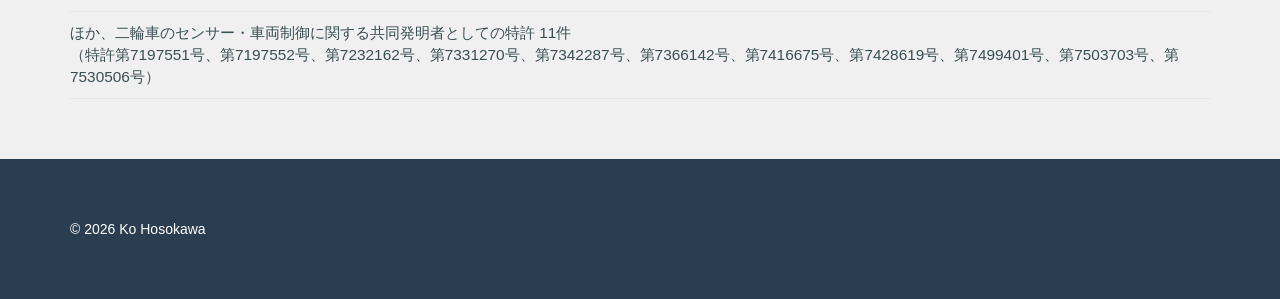
==== commit 2480ea04: "260130-update" ====
--- a/index.html
+++ b/index.html
@@ -94,7 +94,7 @@
 						このガスセルにレーザー光を通し、波長を変えながら透過光の変化を光センサー（フォトダイオード）で記録することで分子吸収スペクトルを測定することが出来ます。
 						分子の吸収線は、周囲の背景分子との衝突により線幅が広がり（圧力広がり）、この広がり方は地球大気と水素主体の大気で異なります。得られた実験スペクトルをモデルと比較することで、
 						メタン分子の吸収線における水素・ヘリウム背景大気下での圧力広がりを初めて実測定しました。(Hosokawa et al., 2025)<br>
-						　今後、メタンと同様に惑星大気スペクトルで顕著な吸収を示す一酸化炭素（CO）の解析のために実験系の更新を進めています。</p>
+						　今後、メタンと同様に惑星大気スペクトルで顕著な吸収を示す一酸化炭素（CO）の解析のために、実験系の更新を進めています。</p>
 
 						
 						<div class="row">
@@ -109,8 +109,8 @@
 						<div class="spacer-lg"></div>
 
 						<h3>赤外線位置天文観測衛星JASMINEの検出器ボックスユニット開発</h3>
-						<p class="indent-text">JASMINE衛星は、「銀河系中心領域の位置天文観測」と「中期M型星周りの惑星トランジット探査」を主要な科学目標とする宇宙望遠鏡計画で、2032年頃の打ち上げを目指して準備が進められています。
-							その望遠鏡の中でも観測に欠かせない「目」にあたるイメージセンサーを安定して冷却し、不要な光や熱の影響を防ぐ構造である検出器ボックスユニット（DBU）の開発を担当しています。<br><br>
+						<p class="indent-text">JASMINE衛星は、「銀河系中心領域の位置天文観測」と「中期M型星周りの惑星トランジット探査」を主要な科学目標とする宇宙望遠鏡計画で、2032年頃の打ち上げを目指して設計検討が進められています。
+							その望遠鏡の目にあたるイメージセンサーを安定して冷却し、不要な光や熱の影響を防ぐ構造である「検出器ボックスユニット（DBU）」の開発を担当しています。<br><br>
 						　JASMINE衛星WEBサイト: <a href="https://jasmine.nao.ac.jp/" target="_blank" rel="noopener">https://jasmine.nao.ac.jp/</a></p>
 					<section class="block-body">
 					</section>
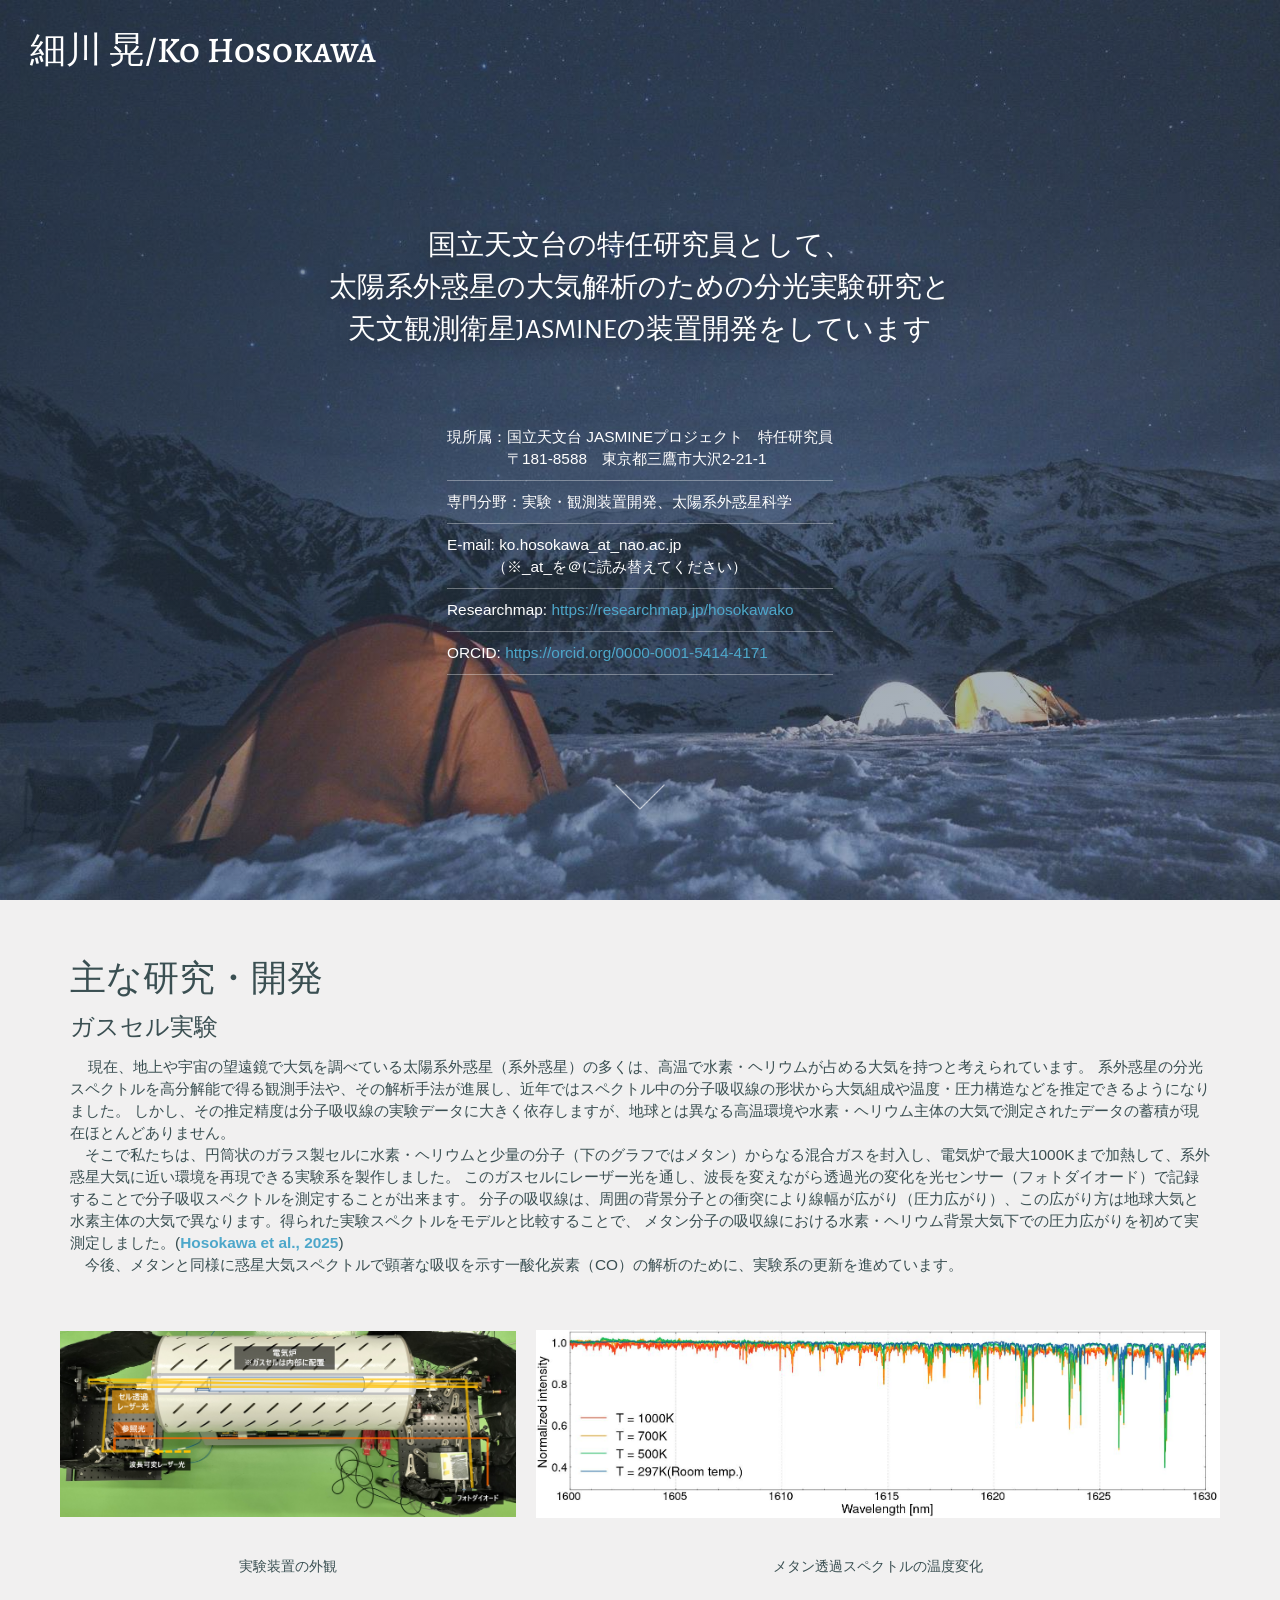
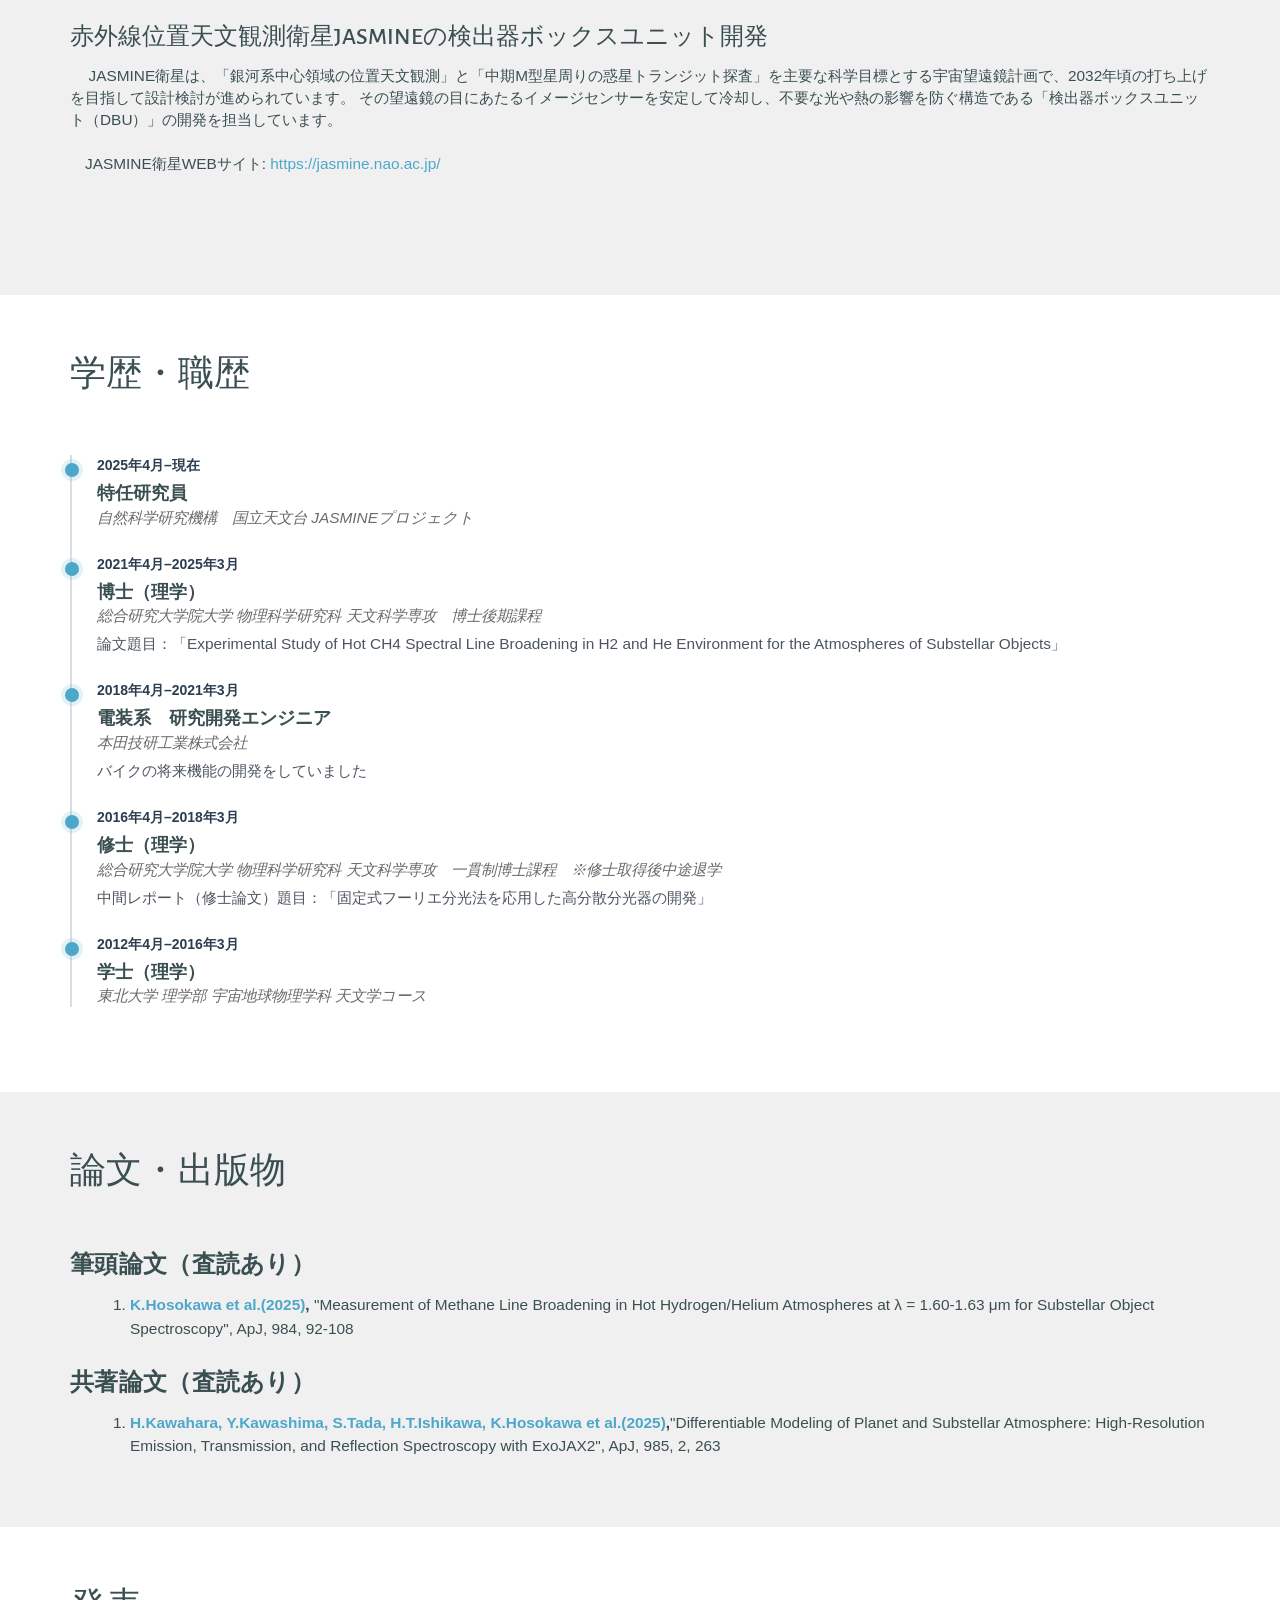
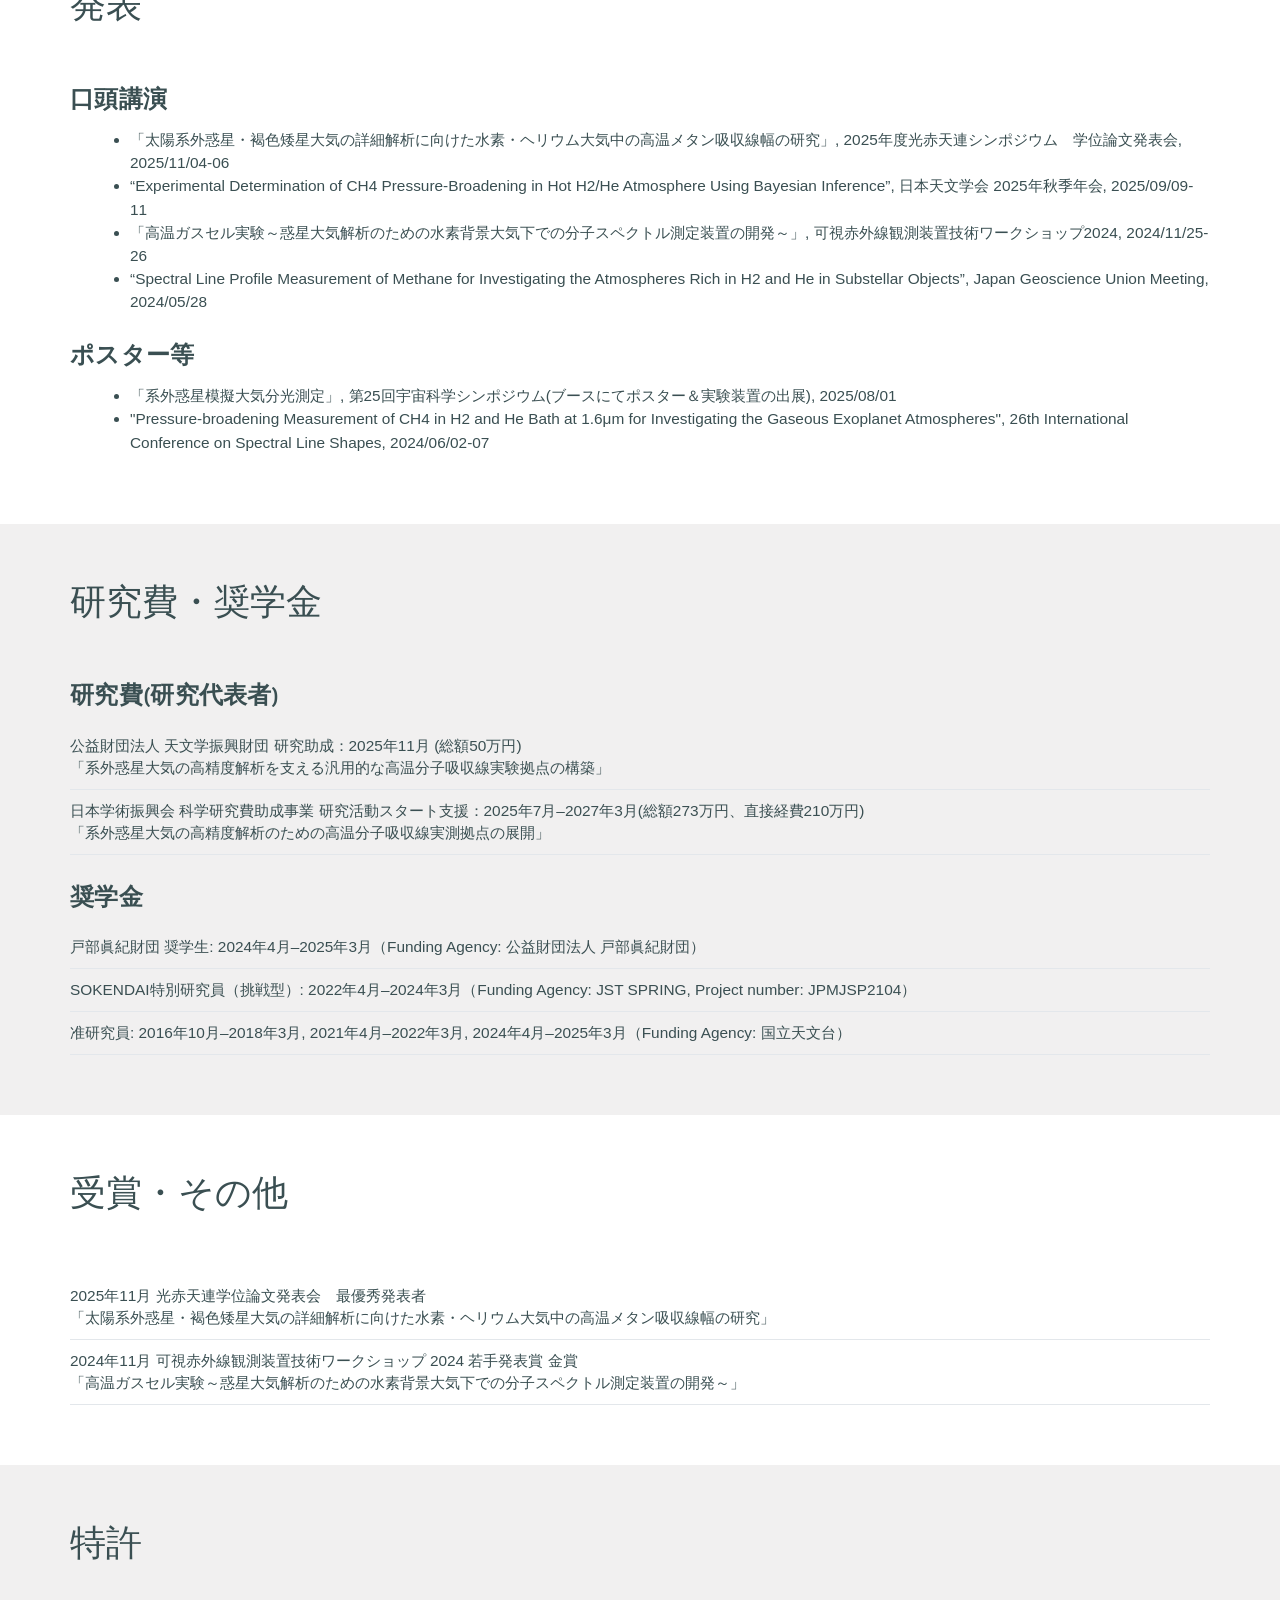
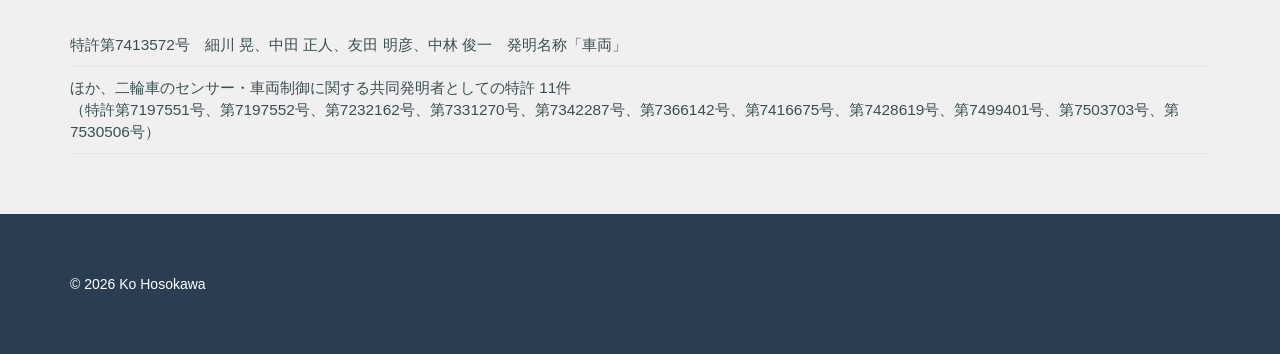
==== commit 09b8dfa6: "paper-linked" ====
--- a/index.html
+++ b/index.html
@@ -59,7 +59,7 @@
 							<div class="slogan">
 								国立天文台の特任研究員として、<br>太陽系外惑星の大気解析のための分光実験研究と<br>天文観測衛星JASMINEの装置開発をしています
 							</div>
-							<br><br><br><br><br>
+							<br><br>
 							<ul class="lined-list hero-profile-list">
 								<li>現所属：国立天文台 JASMINEプロジェクト　特任研究員<br>
 								　　　　〒181-8588　東京都三鷹市大沢2-21-1</li>
@@ -74,7 +74,7 @@
 					</section>
 					
 <section class="bottom">
-						<a id="scrollToContent" href="#background">
+						<a id="scrollToContent" href="#research">
 							<img src="assets/images/arrow_down.png">
 						</a>
 					</section>
@@ -93,17 +93,19 @@
 						　そこで私たちは、円筒状のガラス製セルに水素・ヘリウムと少量の分子（下のグラフではメタン）からなる混合ガスを封入し、電気炉で最大1000Kまで加熱して、系外惑星大気に近い環境を再現できる実験系を製作しました。
 						このガスセルにレーザー光を通し、波長を変えながら透過光の変化を光センサー（フォトダイオード）で記録することで分子吸収スペクトルを測定することが出来ます。
 						分子の吸収線は、周囲の背景分子との衝突により線幅が広がり（圧力広がり）、この広がり方は地球大気と水素主体の大気で異なります。得られた実験スペクトルをモデルと比較することで、
-						メタン分子の吸収線における水素・ヘリウム背景大気下での圧力広がりを初めて実測定しました。(Hosokawa et al., 2025)<br>
+						メタン分子の吸収線における水素・ヘリウム背景大気下での圧力広がりを初めて実測定しました。(<strong><a href="https://iopscience.iop.org/article/10.3847/1538-4357/adc455" target="_blank" rel="noopener">Hosokawa et al., 2025</a></strong>)<br>
 						　今後、メタンと同様に惑星大気スペクトルで顕著な吸収を示す一酸化炭素（CO）の解析のために、実験系の更新を進めています。</p>
 
 						
-						<div class="row">
-							<div class="col-sm-6">
+						<div class="experiment-images">
+							<figure class="experiment-item experiment-item-setup">
 								<img class="Experimental-setup" src="assets/images/Gascell-overview_fig_HP.png" alt="ガスセル実験系">
-							</div>
-							<div class="col-sm-6">
+								<figcaption class="experiment-caption">実験装置の外観</figcaption>
+							</figure>
+							<figure class="experiment-item experiment-item-spectra">
 								<img class="CH4-spectra" src="assets/images/240703_w1600-1630_r00025_CH4VMR01-5path_T300-1000K_VSTemp_overlay.jpg" alt="取得スペクトル">
-							</div>
+								<figcaption class="experiment-caption">メタン透過スペクトルの温度変化</figcaption>
+							</figure>
 						</div>
 
 						<div class="spacer-lg"></div>
@@ -177,12 +179,12 @@
 					<section class="block-body">
 						<h3 class="section-subtitle">筆頭論文（査読あり）</h3>
 						<ol class="pub-list">
-							<li><span class="pub-title">Hosokawa et al.(2025),</span> "Measurement of Methane Line Broadening in Hot Hydrogen/Helium Atmospheres at λ = 1.60-1.63 μm for Substellar Object Spectroscopy", ApJ, 984, 92-108<br></li>
+							<li><span class="pub-title"><strong><a href="https://iopscience.iop.org/article/10.3847/1538-4357/adc455" target="_blank" rel="noopener">K.Hosokawa et al.(2025)</a></strong>,</span> "Measurement of Methane Line Broadening in Hot Hydrogen/Helium Atmospheres at λ = 1.60-1.63 μm for Substellar Object Spectroscopy", ApJ, 984, 92-108<br></li>
 						</ol>
 
 						<h3 class="section-subtitle">共著論文（査読あり）</h3>
 						<ol class="pub-list">
-							<li>H.Kawahara, Y.Kawashima, S.Tada, H.T.Ishikawa, <b>K.Hosokawa</b> et al.(2025), "Differentiable Modeling of Planet and Substellar Atmosphere: High-Resolution Emission, Transmission, and Reflection Spectroscopy with ExoJAX2", ApJ, 985, 2, 263</li>
+							<li><span class="pub-title"><a href="https://doi.org/10.3847/1538-4357/adcba2" target="_blank" rel="noopener">H.Kawahara, Y.Kawashima, S.Tada, H.T.Ishikawa, <b>K.Hosokawa</b> et al.(2025)</a>,</span>"Differentiable Modeling of Planet and Substellar Atmosphere: High-Resolution Emission, Transmission, and Reflection Spectroscopy with ExoJAX2", ApJ, 985, 2, 263</li>
 						</ol>
 					</section>
 				</div>
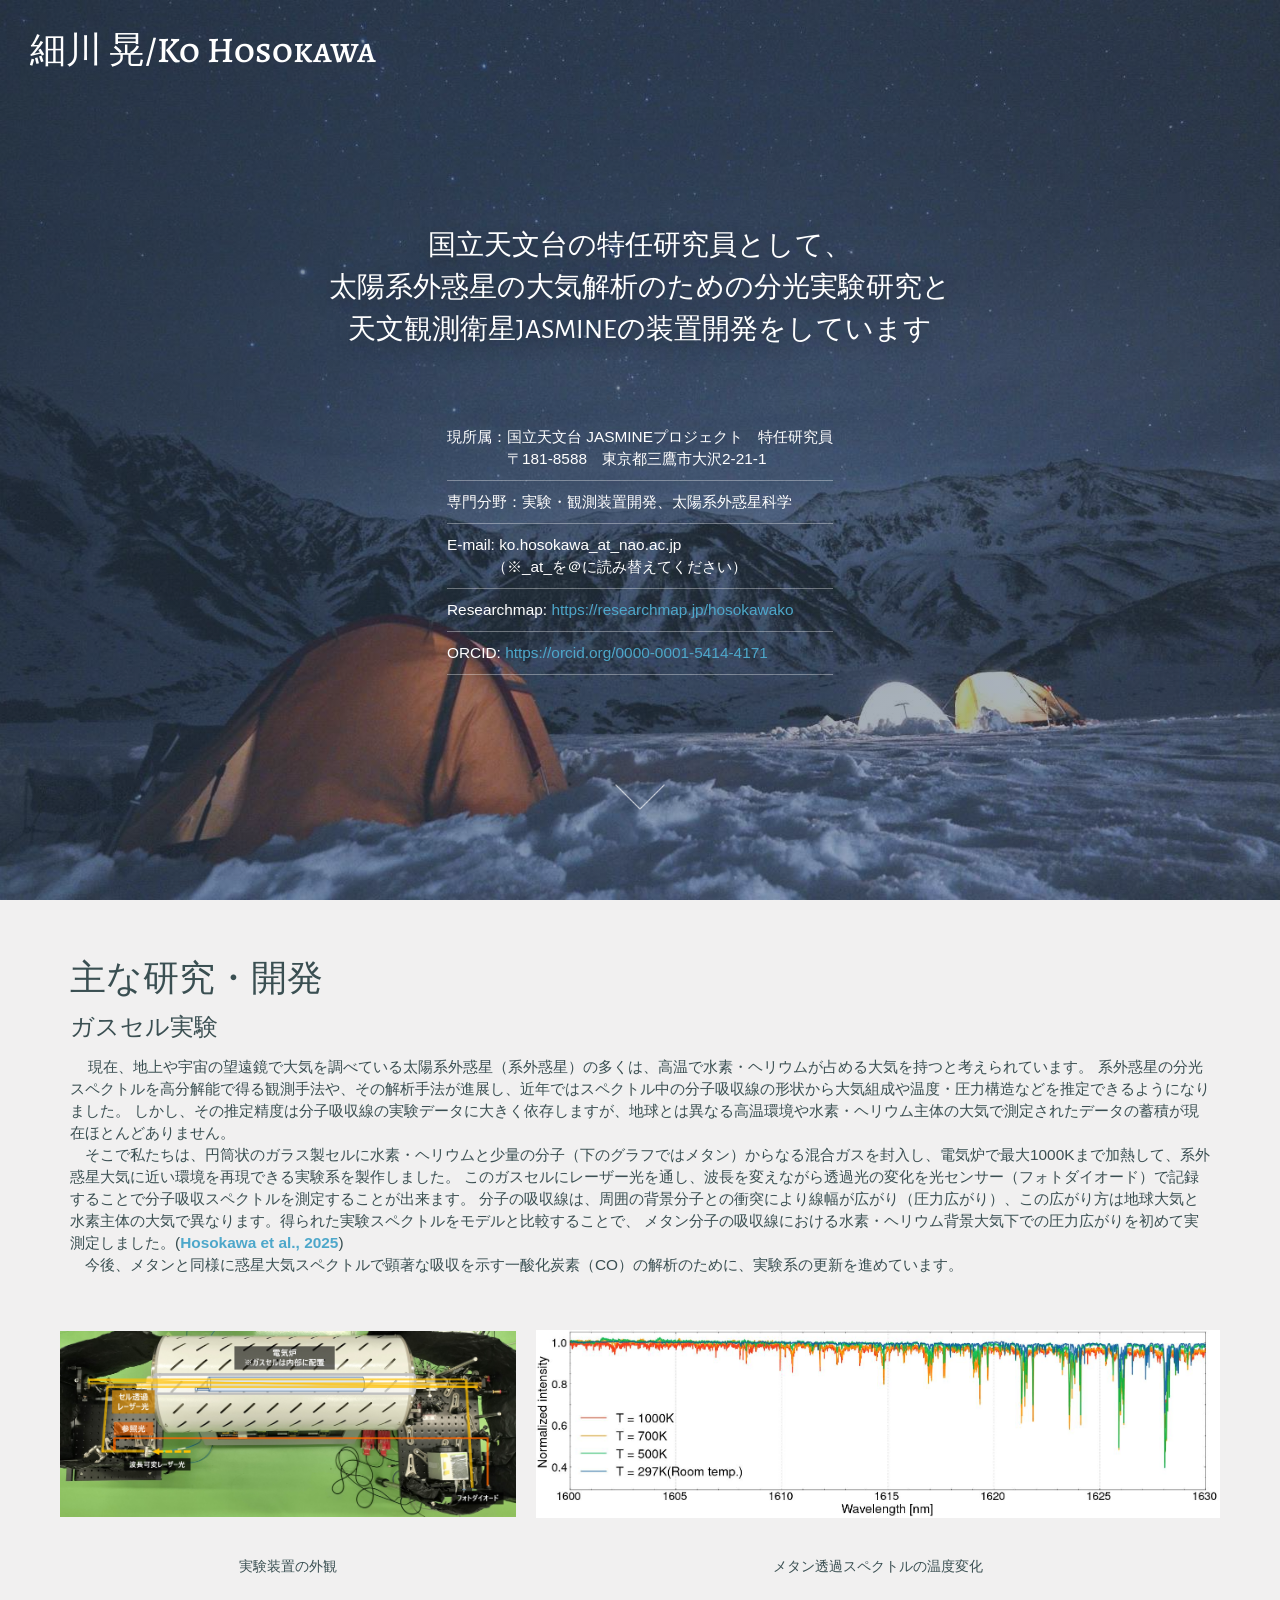
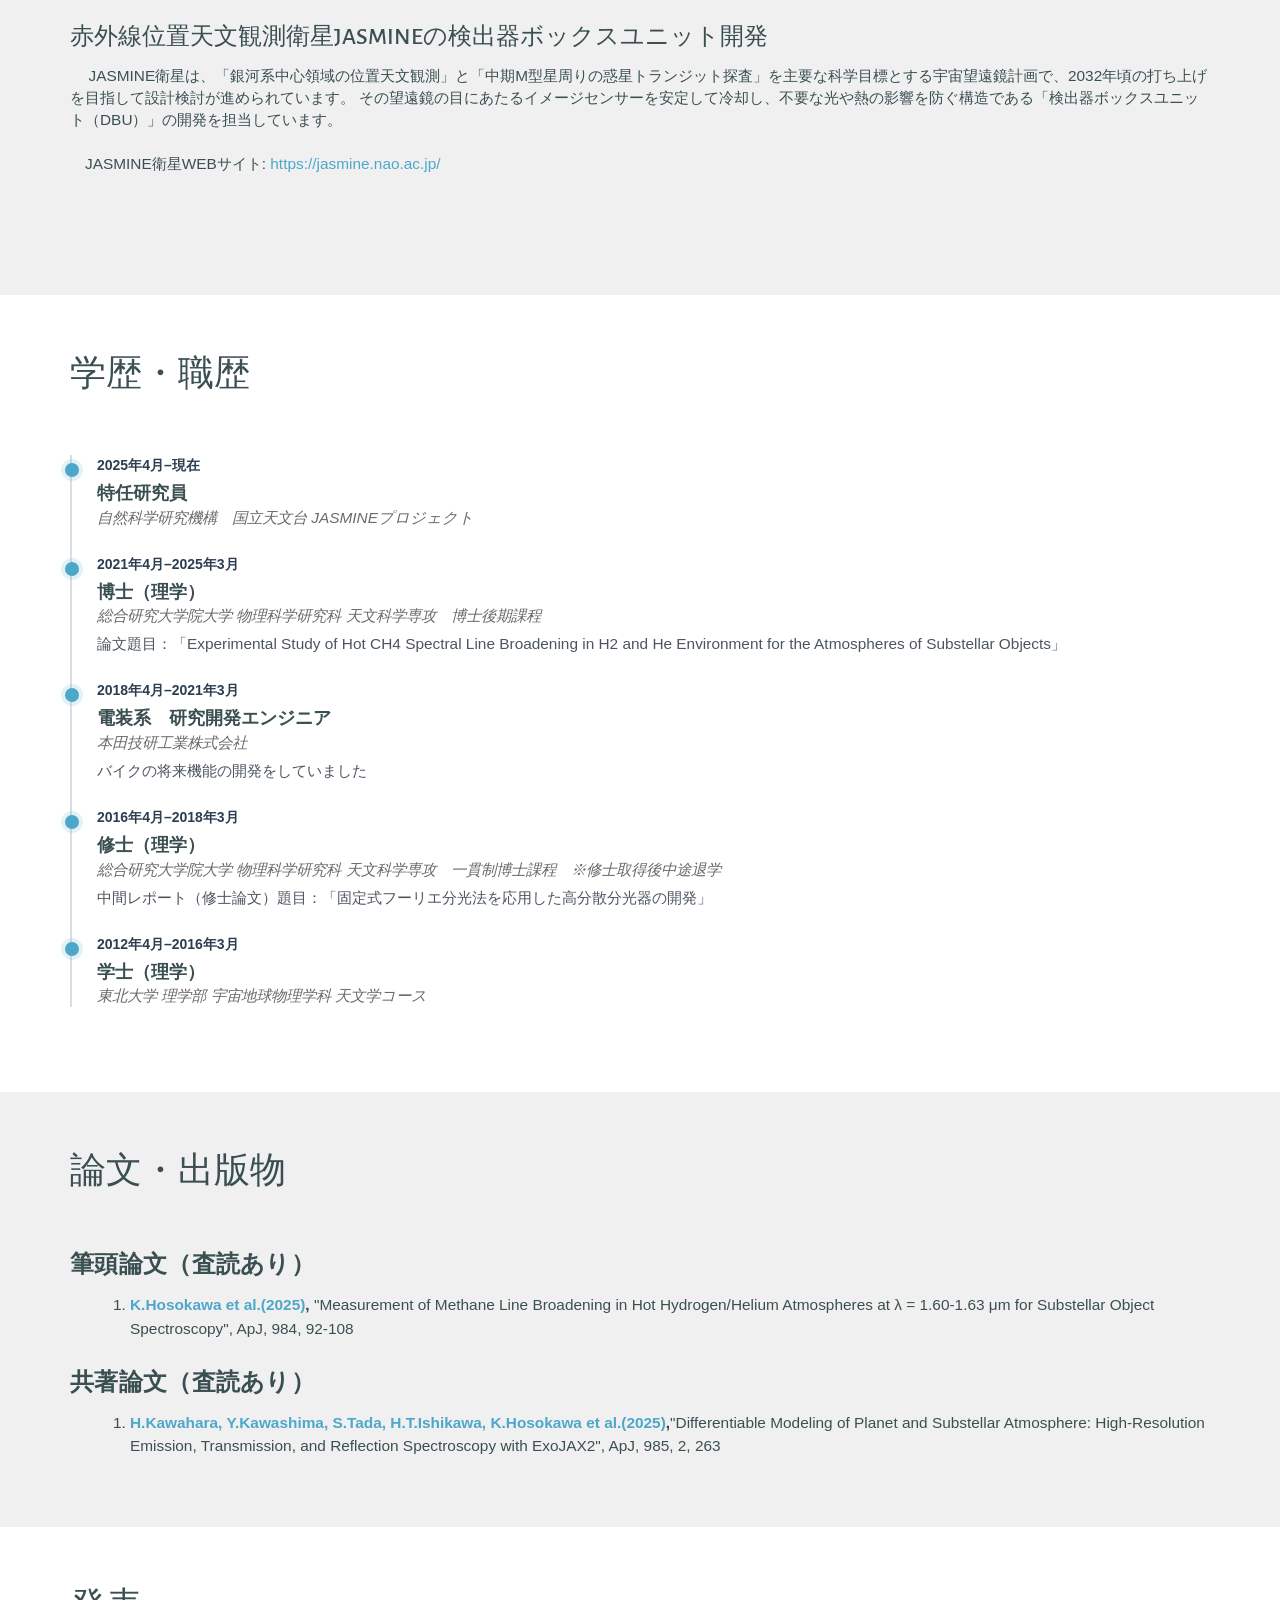
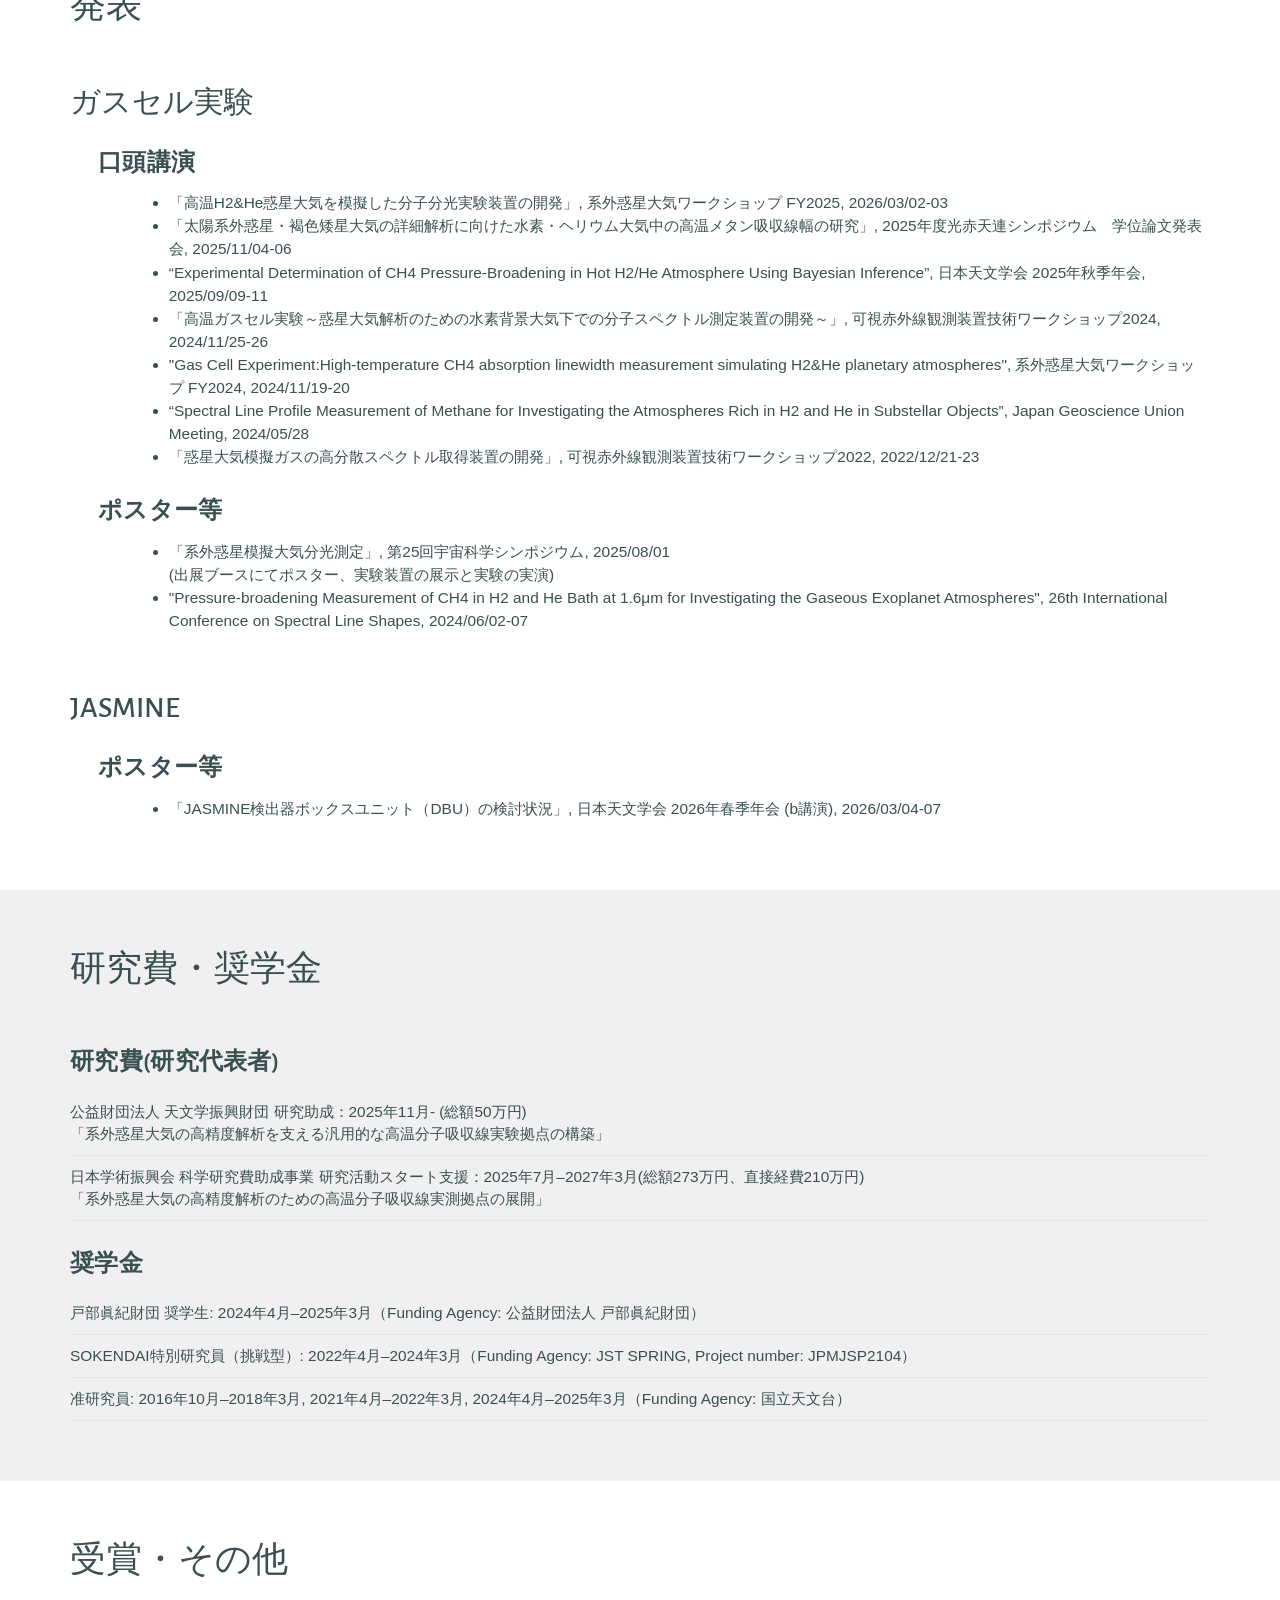
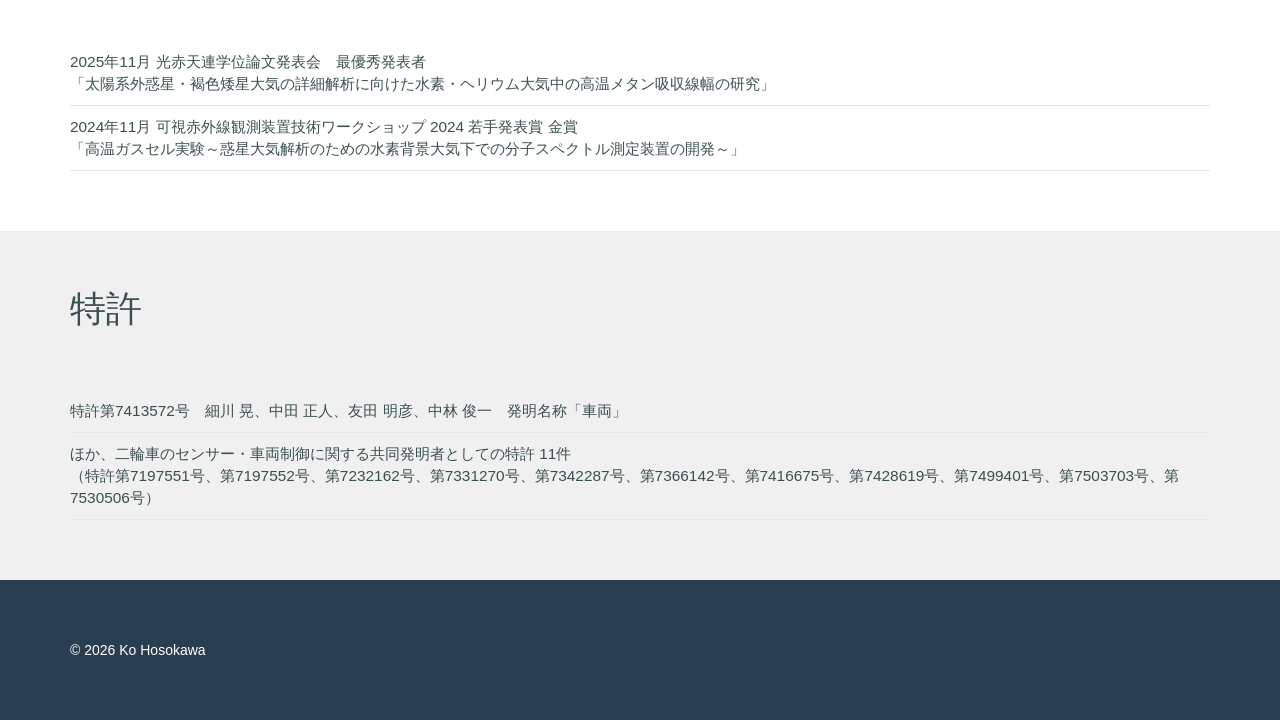
==== commit ee5c7852: "added presentations" ====
--- a/index.html
+++ b/index.html
@@ -195,21 +195,40 @@
 					<header class="block-heading cleafix">
 						<h1>発表</h1>
 					</header>
-					<section class="block-body">
-						<h3 class="section-subtitle">口頭講演</h3>
-						<ul class="pub-list">
-							<li>「太陽系外惑星・褐色矮星大気の詳細解析に向けた水素・ヘリウム大気中の高温メタン吸収線幅の研究」, 2025年度光赤天連シンポジウム　学位論文発表会, 2025/11/04-06</li>
-							<li>“Experimental Determination of CH4 Pressure-Broadening in Hot H2/He Atmosphere Using Bayesian Inference”, 日本天文学会 2025年秋季年会, 2025/09/09-11</li>
-							<li>「高温ガスセル実験～惑星大気解析のための水素背景大気下での分子スペクトル測定装置の開発～」, 可視赤外線観測装置技術ワークショップ2024, 2024/11/25-26</li>
-							<li>“Spectral Line Profile Measurement of Methane for Investigating the Atmospheres Rich in H2 and He in Substellar Objects”, Japan Geoscience Union Meeting, 2024/05/28</li>
+					
+					<section class="block-body">
+						<h2>ガスセル実験</h2>
+						<div style="margin-left: 2em;">
+							<h3 class="section-subtitle">口頭講演</h3>
+
+							<ul class="pub-list" style="margin-left: 2em;">
+								<li>「高温H2&He惑星大気を模擬した分子分光実験装置の開発」, 系外惑星大気ワークショップ FY2025, 2026/03/02-03</li>
+								<li>「太陽系外惑星・褐色矮星大気の詳細解析に向けた水素・ヘリウム大気中の高温メタン吸収線幅の研究」, 2025年度光赤天連シンポジウム　学位論文発表会, 2025/11/04-06</li>
+								<li>“Experimental Determination of CH4 Pressure-Broadening in Hot H2/He Atmosphere Using Bayesian Inference”, 日本天文学会 2025年秋季年会, 2025/09/09-11</li>
+								<li>「高温ガスセル実験～惑星大気解析のための水素背景大気下での分子スペクトル測定装置の開発～」, 可視赤外線観測装置技術ワークショップ2024, 2024/11/25-26</li>
+								<li>"Gas Cell Experiment:High-temperature CH4 absorption linewidth measurement simulating H2&He planetary atmospheres", 系外惑星大気ワークショップ FY2024, 2024/11/19-20</li>
+								<li>“Spectral Line Profile Measurement of Methane for Investigating the Atmospheres Rich in H2 and He in Substellar Objects”, Japan Geoscience Union Meeting, 2024/05/28</li>
+								<li>「惑星大気模擬ガスの高分散スペクトル取得装置の開発」, 可視赤外線観測装置技術ワークショップ2022, 2022/12/21-23</li>
 							</ul>
 
-						<h3 class="section-subtitle">ポスター等</h3>
-						<ul class="pub-list">
-							<li>「系外惑星模擬大気分光測定」, 第25回宇宙科学シンポジウム(ブースにてポスター＆実験装置の出展), 2025/08/01</li>
-							<li>"Pressure-broadening Measurement of CH4 in H2 and He Bath at 1.6μm for Investigating the Gaseous Exoplanet Atmospheres", 26th International Conference on Spectral Line Shapes, 2024/06/02-07</li>
-							
-						</ul>
+							<h3 class="section-subtitle">ポスター等</h3>
+
+							<ul class="pub-list" style="margin-left: 2em;">
+								<li>「系外惑星模擬大気分光測定」, 第25回宇宙科学シンポジウム, 2025/08/01<br>
+								(出展ブースにてポスター、実験装置の展示と実験の実演)</li>
+								<li>"Pressure-broadening Measurement of CH4 in H2 and He Bath at 1.6μm for Investigating the Gaseous Exoplanet Atmospheres", 26th International Conference on Spectral Line Shapes, 2024/06/02-07</li>
+							</ul>
+						</div>
+					</section>
+
+					<section class="block-body"></section>
+						<h2>JASMINE</h2>
+						<div style="margin-left: 2em;">
+							<h3 class="section-subtitle">ポスター等</h3>
+							<ul class="pub-list" style="margin-left: 2em;">
+								<li>「JASMINE検出器ボックスユニット（DBU）の検討状況」, 日本天文学会 2026年春季年会 (b講演), 2026/03/04-07 </li>
+							</ul>
+						</div>
 					</section>
 				</div>
 			</div>
@@ -222,7 +241,7 @@
 					<section class="block-body">
 						<h3 class="section-subtitle">研究費(研究代表者)</h3>
 						<ul class="lined-list">
-							<li>公益財団法人 天文学振興財団 研究助成：2025年11月 (総額50万円)<br>
+							<li>公益財団法人 天文学振興財団 研究助成：2025年11月- (総額50万円)<br>
 								「系外惑星大気の高精度解析を支える汎用的な高温分子吸収線実験拠点の構築」</li>
 							<li>日本学術振興会 科学研究費助成事業 研究活動スタート支援：2025年7月–2027年3月(総額273万円、直接経費210万円)<br>
 								「系外惑星大気の高精度解析のための高温分子吸収線実測拠点の展開」</li>
--- a/assets/css/style.css
+++ b/assets/css/style.css
@@ -0,0 +1,786 @@
+
+
+
+
+/* ///////////////////////////////////////////////////////////////////// 
+//  01 - Global 
+/////////////////////////////////////////////////////////////////////*/
+
+* {outline: none !important;}
+
+::selection {
+	background-color: #475B6F;
+	color: #fff;
+}
+
+html {
+	-webkit-font-smoothing: antialiased;
+	text-rendering: optimizeLegibility;
+	-webkit-text-size-adjust: none;
+	-ms-text-size-adjust: none;
+	overflow-y: scroll;
+	scroll-behavior: smooth;
+}
+
+body {
+	color: #6a6a6a;	
+	background: #f1f0f0;
+}
+
+p {margin: 0 0 20px 0;	}
+
+img {
+	max-width: 100%;
+	height: auto;
+}
+
+a {
+	text-decoration: none;
+	outline: none;
+}
+
+a{	
+	color: #4da7ca;
+	-o-transition: all .4s;
+	-ms-transition: all .4s;
+	-moz-transition: all .4s;
+	-webkit-transition: all .4s;
+	transition: all .4s;
+}
+
+a:hover {
+	color: #4290ae;	
+}
+
+
+h1, h2, h3, h4, h5, h6{		
+	margin: 0 0 15px 0;	
+	color: #3A4F52;
+	font-family: 'Alegreya Sans';
+}
+
+.btn{border-radius: 0;}
+.btn-o {
+    border: 1px solid #3A4F52;
+    color: #3A4F52;
+}
+.btn-o:hover {
+    background: #3A4F52;
+    color: white;
+}
+.btn.btn-o-white {
+    border: 1px solid white;
+    color: white;
+	background: transparent;
+}
+.btn.btn-o-white:hover {
+	background: white;
+	color: #6a6a6a;
+}
+.hero-actions .btn {
+	margin: 0 10px 10px 0;
+}
+
+
+/*////////////////////////////////////////////////////////////////////////
+//  01.5 - CV layout
+///////////////////////////////////////////////////////////////////////*/
+
+.cv-section {
+	background: #f8f9fb;
+	color: #3A4F52;
+}
+.cv-section.alt {
+	background: #ffffff;
+}
+
+.block-heading p {
+	max-width: 760px;
+	color: #5a6670;
+}
+
+.lined-list {
+	list-style: none;
+	padding-left: 0;
+	margin: 0;
+	font-size: 1.1em;
+}
+.lined-list li {
+	padding: 10px 0;
+	border-bottom: 1px solid #e3e7eb;
+}
+
+.cv-timeline {
+	border-left: 2px solid #d8dee4;
+	padding-left: 25px;
+}
+.cv-item {
+	position: relative;
+	margin-bottom: 25px;
+}
+.cv-item:before {
+	content: '';
+	position: absolute;
+	left: -32px;
+	top: 8px;
+	width: 14px;
+	height: 14px;
+	background: #4da7ca;
+	border-radius: 50%;
+	box-shadow: 0 0 0 4px rgba(77,167,202,0.15);
+}
+.cv-year {
+	font-weight: 700;
+	color: #2B3E51;
+	margin-bottom: 6px;
+}
+.cv-title {
+	font-size: 18px;
+	font-weight: 700;
+}
+.cv-meta {
+	color: #6a6a6a;
+	font-style: italic;
+	margin-bottom: 6px;
+	font-size: 1.1em;
+}
+.cv-note {
+	margin-bottom: 0;
+	color: #4c5560;
+	font-size: 1.1em;
+}
+
+.section-subtitle {
+	margin-top: 30px;
+	font-weight: 700;
+	letter-spacing: 0.3px;
+}
+
+.pub-list {
+	margin-left: 20px;
+	line-height: 1.5em;
+	font-size: 1.1em;
+}
+.pub-list.unstyled {
+	list-style: none;
+	margin-left: 0;
+	padding-left: 0;
+}
+.pub-title {
+	font-weight: 700;
+	color: #2B3E51;
+}
+.pub-venue {
+	color: #6a6a6a;
+}
+
+/* Keep the gas cell setup and spectra images the same height while preserving aspect ratios */
+.experiment-images {
+	display: flex;
+	gap: 20px;
+	align-items: center;
+	justify-content: center;
+	flex-wrap: nowrap;
+	width: 100%;
+}
+.experiment-item {
+	display: flex;
+	flex-direction: column;
+	align-items: center;
+	margin: 0;
+}
+.experiment-item-setup {
+	flex: 0 0 40%;
+	max-width: 40%;
+}
+.experiment-item-spectra {
+	flex: 0 0 60%;
+	max-width: 60%;
+}
+.Experimental-setup,
+.CH4-spectra {
+	height: 260px;
+	max-height: 260px;
+	width: auto;
+	max-width: 100%;
+	object-fit: contain;
+	display: block;
+}
+.experiment-caption {
+	margin-top: 2px;
+	font-size: 1em;
+	color: inherit;
+	text-align: center;
+}
+
+@media (max-width: 768px) {
+	.experiment-images {
+		flex-wrap: wrap;
+	}
+	.experiment-item {
+		flex: 0 0 100%;
+		max-width: 100%;
+	}
+	.Experimental-setup,
+	.CH4-spectra {
+		height: 220px;
+		max-height: 220px;
+	}
+}
+
+.section-subsubtitle {
+	margin-top: 20px;
+	font-size: 15px;
+	font-weight: 700;
+	letter-spacing: 0.3px;
+	color: #2B3E51;
+}
+
+.cv-tiles {
+	list-style: none;
+	padding-left: 0;
+	margin: 0;
+	display: grid;
+	grid-template-columns: repeat(auto-fit, minmax(260px, 1fr));
+	grid-gap: 15px;
+}
+.cv-tiles li {
+	background: #ffffff;
+	border: 1px solid #e3e7eb;
+	padding: 18px;
+	box-shadow: 0 8px 18px rgba(0,0,0,0.03);
+}
+.tile-label {
+	font-size: 12px;
+	letter-spacing: 1px;
+	text-transform: uppercase;
+	color: #4da7ca;
+	margin-bottom: 6px;
+}
+.tile-title {
+	font-size: 16px;
+	font-weight: 700;
+	color: #2B3E51;
+	margin-bottom: 4px;
+}
+.tile-meta {
+	color: #6a6a6a;
+}
+
+
+/*////////////////////////////////////////////////////////////////////////
+//  02 - Header
+///////////////////////////////////////////////////////////////////////*/
+
+#header {	
+	position: relative;
+	padding: 0 !important;
+}
+
+#header.header-wrapper {
+	background: url(../images/IMG_20211117_091901.jpg) no-repeat center center;
+	background-size: cover;
+	display: table;
+	height: 100vh;
+	width: 100%;
+	position: relative;
+	z-index: 1;
+	overflow-x: hidden; 
+}
+#header.header-wrapper:after {
+	content: '';
+	position: absolute;
+	top: 0;
+	left: 0;
+	right: 0;
+	bottom: 0;
+	background: linear-gradient(135deg, rgba(43,62,81,0.6), rgba(71,91,111,0.4));
+	z-index: 0;
+}
+
+@media screen and (max-width: 767px) and (orientation: landscape) {
+    #header.header-wrapper {
+		height: auto;
+		min-height: 100vh;
+		padding: 0px; 
+	} 
+}
+
+#header.header-wrapper .header-wrapper-inner {
+    display: table-cell;
+    text-align: center;
+    vertical-align: middle;
+    position: relative;
+    z-index: 2;
+}
+
+#header .top {
+	position:fixed;
+	top:0;
+	width: 100%;
+	padding: 30px;
+	height: auto;
+	z-index: 500;
+	-o-transition: all .5s;
+	-ms-transition: all .5s;
+	-moz-transition: all .5s;
+	-webkit-transition: all .5s;	
+	transition: all .5s;		
+}
+
+#header .top.solid {
+    background: #475B6F;
+    padding-top: 15px;
+    padding-bottom: 15px;
+}
+
+#header .top h1{
+	margin-bottom: 0;
+}
+#header .top.solid .toggleDrawer i {
+    padding-top: 8px;
+}
+#header .lang-switch {
+	padding-top: 6px;
+}
+.flag-link {
+	display: inline-block;
+	margin-left: 8px;
+	font-size: 20px;
+	color: white;
+	text-decoration: none;
+	opacity: 0.75;
+}
+.flag-link:hover, .flag-link.active {
+	opacity: 1;
+}
+
+#header .logo, #header .toggleDrawer{
+	font-family: 'Alegreya SC';
+	color: white;
+}
+
+#header .slogan{
+	font-size: 2em;
+	margin-bottom: 15px;
+	line-height: 1.5em;
+	font-family: 'Alegreya Sans';
+	color: white;
+	text-shadow: 0 6px 18px rgba(0,0,0,0.35);
+}
+/* Smaller, clearer sizing when the profile is shown in the hero */
+.hero-profile .slogan {
+	font-size: 2em;
+}
+
+#header .secondary-slogan{
+	font-size: 1.6em;
+	color: rgba(255,255,255,.5);
+	line-height: 1em;
+	font-family: 'Alegreya SC';
+}
+#header .hero {
+	padding: 20px;
+}
+#header .hero .secondary-slogan {
+	margin-bottom: 15px;
+	color: rgba(255,255,255,0.8);
+	font-size: 1.2em;
+	font-family: 'Alegreya SC';
+}
+.hero-profile .lined-list li {
+	color: white;
+	border-color: rgba(255,255,255,0.35);
+}
+.hero-profile-list {
+	display: inline-block;
+	text-align: left;
+	margin-top: 10px;
+}
+.hero-avatar {
+	display: inline-block;
+	border-radius: 50%;
+	padding: 6px;
+	background: rgba(255,255,255,0.2);
+	box-shadow: 0 10px 30px rgba(0,0,0,0.25);
+}
+.hero-avatar img {
+	width: 190px;
+	max-width: 100%;
+	border-radius: 50%;
+	border: 3px solid rgba(255,255,255,0.8);
+}
+.research-image {
+	width: 100%;
+	height: 260px;
+	object-fit: cover;
+	border: 4px solid #e3e7eb;
+	box-shadow: 0 12px 24px rgba(0,0,0,0.08);
+	margin-bottom: 20px;
+}
+.indent-text {
+	text-indent: 1.2em;
+	margin-bottom: 18px;
+	font-size: 1.1em;
+}
+.spacer-lg {
+	height: 48px;
+}
+.research-image-wrapper {
+	margin-top: 10px;
+}
+@media (max-width: 767px) {
+	.research-image {
+		height: 200px;
+	}
+}
+.JASMINE {
+	width: 60%;
+	height: auto;
+	max-width: 1000px;
+}
+
+#header .bottom {
+    bottom: 10%;
+	display: block;
+	position: absolute;
+	width: 100%;
+	z-index: 3;
+}
+#header .bottom a img {
+    width: 50px;
+}
+#header .bottom a {
+    opacity: 0.7;
+}
+#header .bottom a:hover {
+    opacity: 1;
+}
+
+
+/*////////////////////////////////////////////////////////////////////////
+//  03 - Drawer with menu
+///////////////////////////////////////////////////////////////////////*/
+
+
+/*////////////////////////////////////////////////////////////////////////
+//  04 - Parallax styles
+///////////////////////////////////////////////////////////////////////*/
+
+.content-block{
+	background:transparent no-repeat center center fixed;
+	-webkit-background-size:100%;
+	-moz-background-size:100%;
+	-o-background-size:100%;
+	background-size:100%;
+	background-size:cover;
+	-webkit-background-size:cover;
+	-moz-background-size:cover;
+	-o-background-size:cover;
+	overflow:hidden;
+	padding: 60px 0;
+}
+.parallax{
+	padding: 80px 0;
+}
+
+.block-body {
+	margin-top: 60px;
+}
+
+#services {
+	background-image: url(../images/traffic.jpg);
+	color: white;
+}
+#parallax {
+	background-image: url(../images/blue_mac2.jpg);
+	color: white;
+}
+#contact {
+	background-image: url(../images/newsletter-bg.png);
+	color: white;
+	background-color: #405162;
+}
+#parallax h1{
+	margin-bottom: 60px;
+	color: white;
+}
+
+
+
+
+/*////////////////////////////////////////////////////////////////////////
+//  05 - Recent works
+///////////////////////////////////////////////////////////////////////*/
+
+.recent-work {
+    width: 100%;
+    padding-bottom: 27%;
+    background: #C3C9CC;
+    display: table;
+    text-align: center;
+    vertical-align: middle;
+    padding-top: 27%;
+    background-size: 100%;
+    background-repeat: no-repeat;
+    background-position: center;
+    position: relative;
+    margin-bottom: 30px;
+}
+
+.recent-work span{
+	margin-top: -18px;
+	opacity: 0;
+	position: relative;
+	z-index: 1;
+}
+.recent-work:before {
+    background: rgba(2, 56, 58, 0.7);
+    height: 100%;
+    width: 100%;
+    position: absolute;
+    left: 0;
+    top: 0;
+    content: '';
+    opacity: 0;
+    -o-transition: all .2s;
+	-ms-transition: all .2s;
+	-moz-transition: all .2s;
+	-webkit-transition: all .2s;
+	transition: all .2s;
+}
+.recent-work:hover {
+    background-size: 200%;
+    background-position: center;
+}
+.recent-work:hover:before, .recent-work:hover span {
+    opacity: 1;
+}
+
+
+
+
+
+/*////////////////////////////////////////////////////////////////////////
+//  06 - Services
+///////////////////////////////////////////////////////////////////////*/
+
+#services h1, #services h2{
+	color: white;
+}
+.service i {
+    font-size: 60px;
+}
+.service {
+    padding: 0 25px;
+}
+
+
+
+
+/*////////////////////////////////////////////////////////////////////////
+//  07 - Blog
+///////////////////////////////////////////////////////////////////////*/
+
+
+#blog .blog-post img {
+    margin-bottom: 20px;
+}
+#blog .date {
+    margin-bottom: 15px;
+    font-style: italic;
+}
+
+
+/*////////////////////////////////////////////////////////////////////////
+//  08 - Testimonials
+///////////////////////////////////////////////////////////////////////*/
+
+
+#testimonials{
+	text-align: center;
+}
+#testimonials .testimonial > img {
+    border-radius: 100%;
+    margin-bottom: 15px;
+}
+#testimonials .testimonial {
+	padding: 25px;
+}
+
+
+/*////////////////////////////////////////////////////////////////////////
+//  09 - Contact
+///////////////////////////////////////////////////////////////////////*/
+
+
+#contact{
+	color: white;
+}
+#contact h1{color: white}
+
+.form-control-white {
+    background: transparent;
+    color: white;
+}
+
+.form-control-white::-webkit-input-placeholder { /* WebKit browsers */
+    color:    white;
+}
+.form-control-white:-moz-placeholder { /* Mozilla Firefox 4 to 18 */
+    color:    white;
+    opacity:  1;
+}
+.form-control-white::-moz-placeholder { /* Mozilla Firefox 19+ */
+    color:    white;
+    opacity:  1;
+}
+.form-control-white:-ms-input-placeholder { /* Internet Explorer 10+ */
+    color:    white;
+}
+
+
+/*////////////////////////////////////////////////////////////////////////
+//  10 - Footer
+///////////////////////////////////////////////////////////////////////*/
+
+
+#footer{ background: #2B3E51; color: white;}
+
+
+
+/*////////////////////////////////////////////////////////////////////////
+//  11 - Responsive styles
+///////////////////////////////////////////////////////////////////////*/
+
+@media (max-width: 991px) {
+	.content-block {
+		padding: 50px 0;
+	}
+	.block-body {
+		margin-top: 40px;
+	}
+	#header .top {
+		padding: 20px;
+	}
+	#header .slogan {
+		font-size: 1.8em;
+	}
+	#header .secondary-slogan {
+		font-size: 1.1em;
+	}
+}
+
+
+@media (max-width: 767px){
+	#header .bottom {
+		bottom: 10%;
+	}
+
+	.blog-post {
+		margin-bottom: 40px;
+	}
+
+	.recent-work {
+		background-position: center;
+	}
+
+	.recent-work:before {
+		opacity: 1;
+	}
+
+	.recent-work span {
+		opacity: 1;
+	}
+
+	.cv-timeline {
+		border-left: 2px solid #d8dee4;
+		padding-left: 28px;
+	}
+	.cv-item {
+		padding-left: 20px;
+	}
+	.cv-item:before {
+		left: -7px;
+	}
+	.cv-section {
+		padding: 40px 0;
+	}
+	.cv-tiles {
+		grid-template-columns: 1fr;
+	}
+	.hero-actions .btn {
+		width: 100%;
+	}
+	.content-block {
+		padding: 32px 0;
+		background-attachment: scroll;
+	}
+	.block-body {
+		margin-top: 30px;
+	}
+	.indent-text {
+		text-indent: 0;
+		font-size: 1em;
+	}
+	#header .top {
+		padding: 14px 18px;
+	}
+	#header .slogan {
+		font-size: 1.6em;
+		line-height: 1.6;
+	}
+	#header .secondary-slogan {
+		font-size: 1em;
+	}
+	.hero-profile-list {
+		width: 100%;
+		font-size: 1em;
+	}
+	#header.header-wrapper {
+		height: auto;
+		min-height: 100vh;
+		padding-top: 80px;
+	}
+	#header .hero {
+		padding-top: 120px;
+	}
+	#header .top {
+		background: rgba(71,91,111,0.85);
+	}
+}
+
+@media (max-width: 480px) {
+	#drawer-right {
+		padding: 10px 20px;
+	}
+
+	#drawer-right .nav-pills>li>a {
+		font-size: 17px;
+	}
+
+	.nav-stacked>li+li {
+		margin-top: 0;
+	}
+
+	.nav>li>a {
+		padding: 8px 15px;
+	}
+
+	#drawer-right .social {
+		margin-top: 5px;
+	}
+
+	#header {
+		background-size: cover;
+	}
+	#header .top h1 {
+		font-size: 22px;
+	}
+	#header .slogan {
+		font-size: 1.4em;
+	}
+	.hero-profile-list {
+		font-size: 0.95em;
+	}
+}
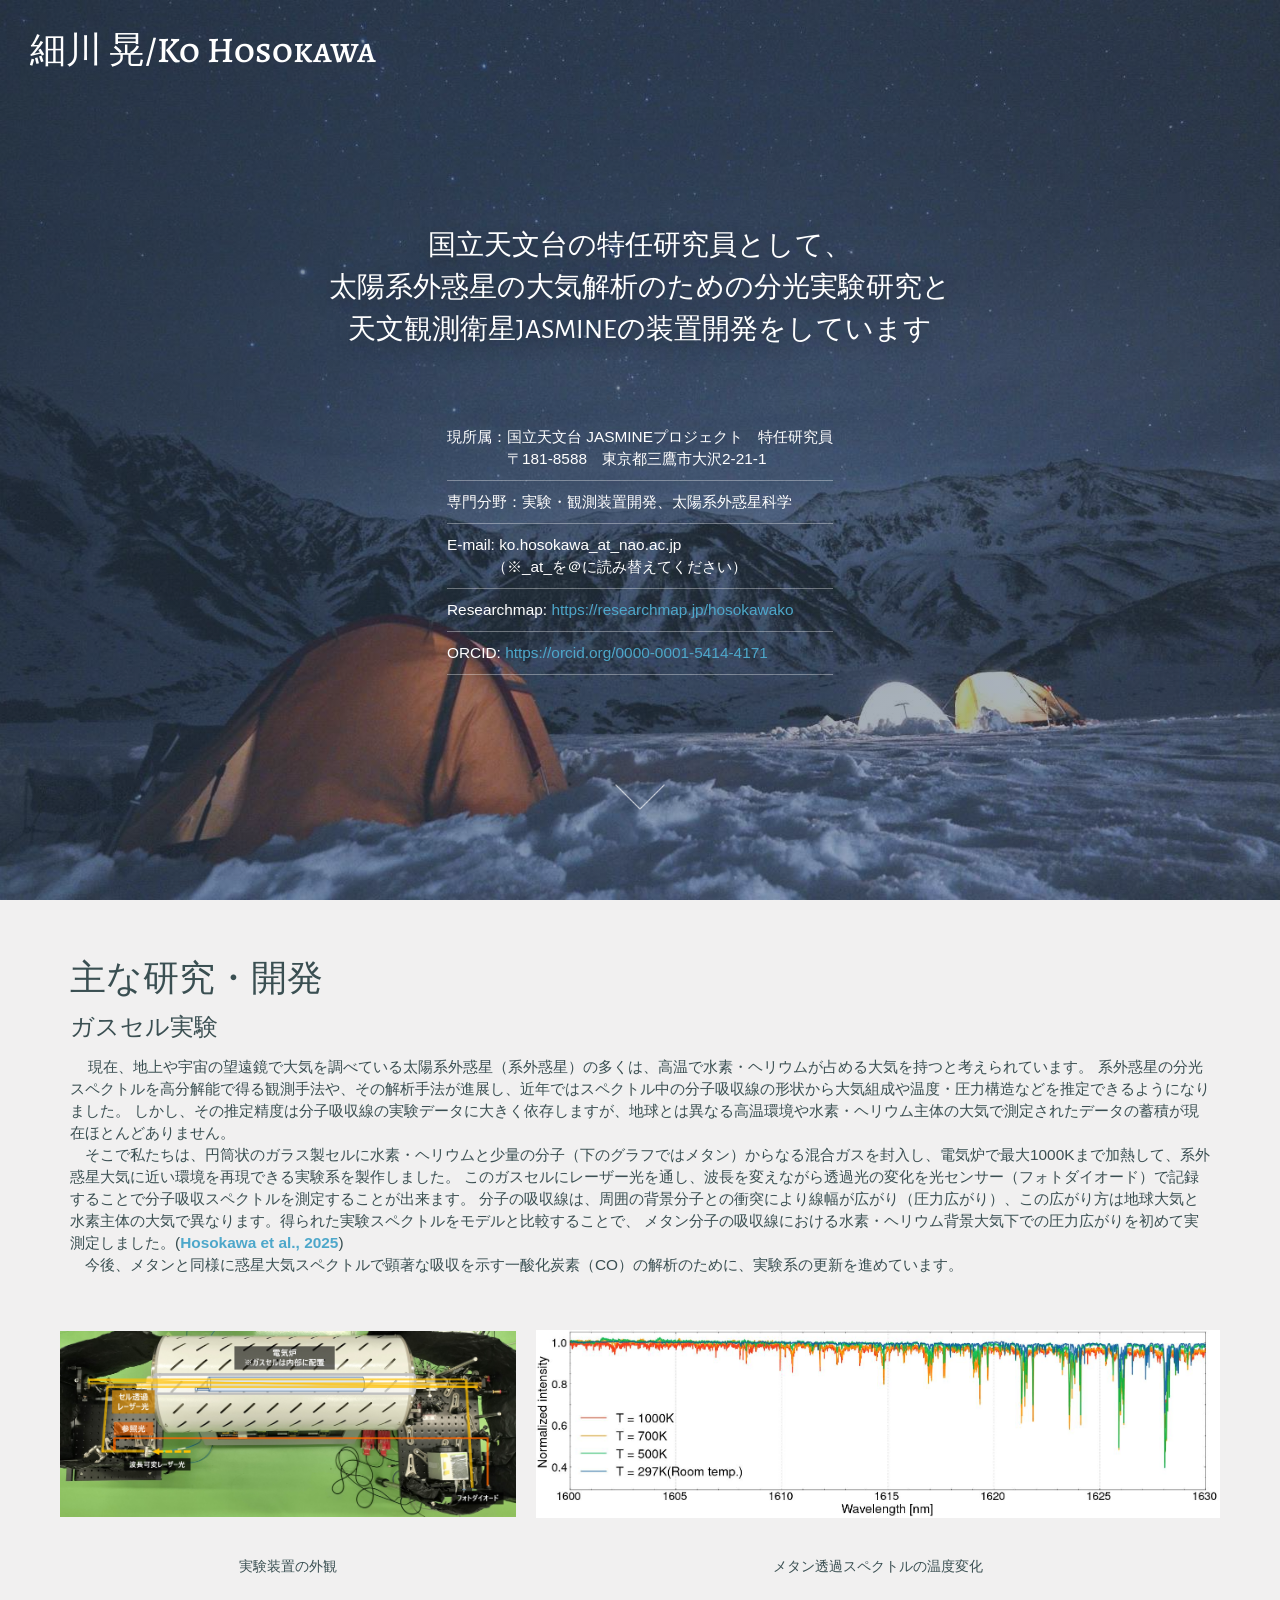
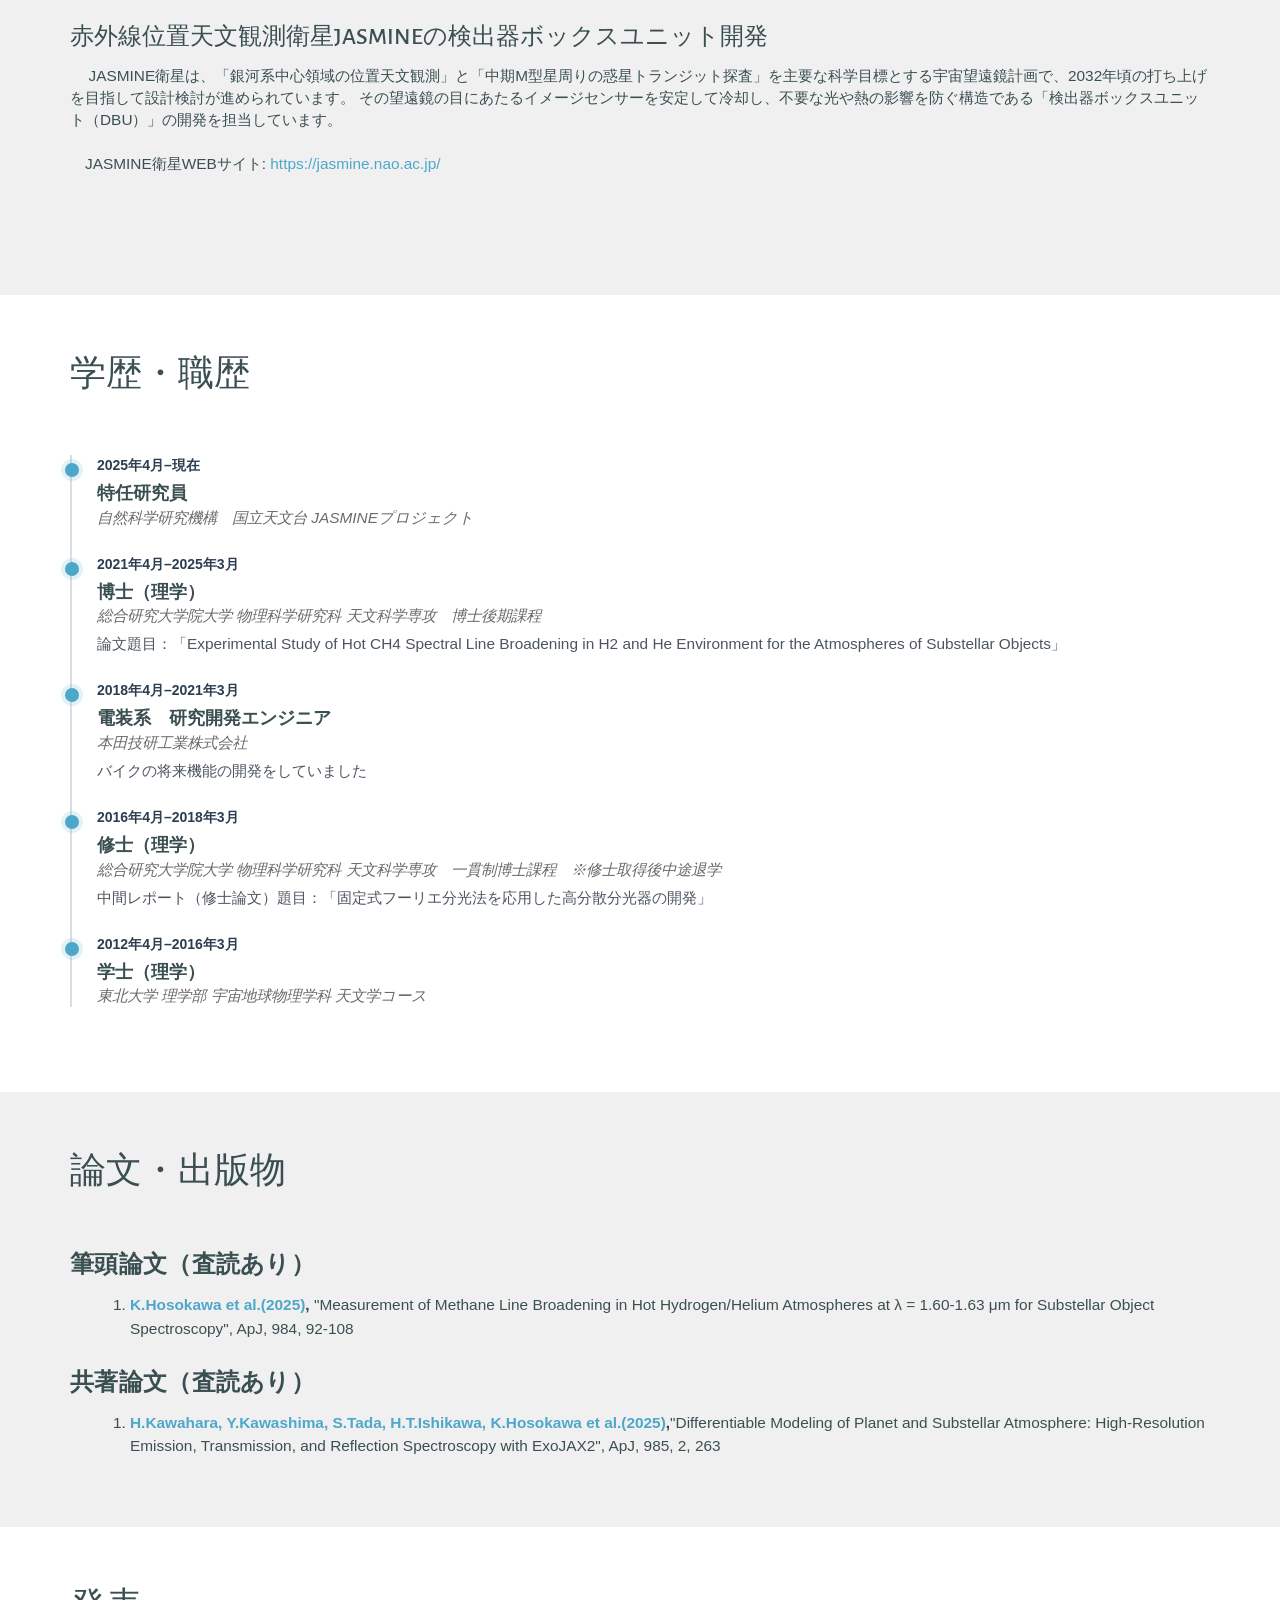
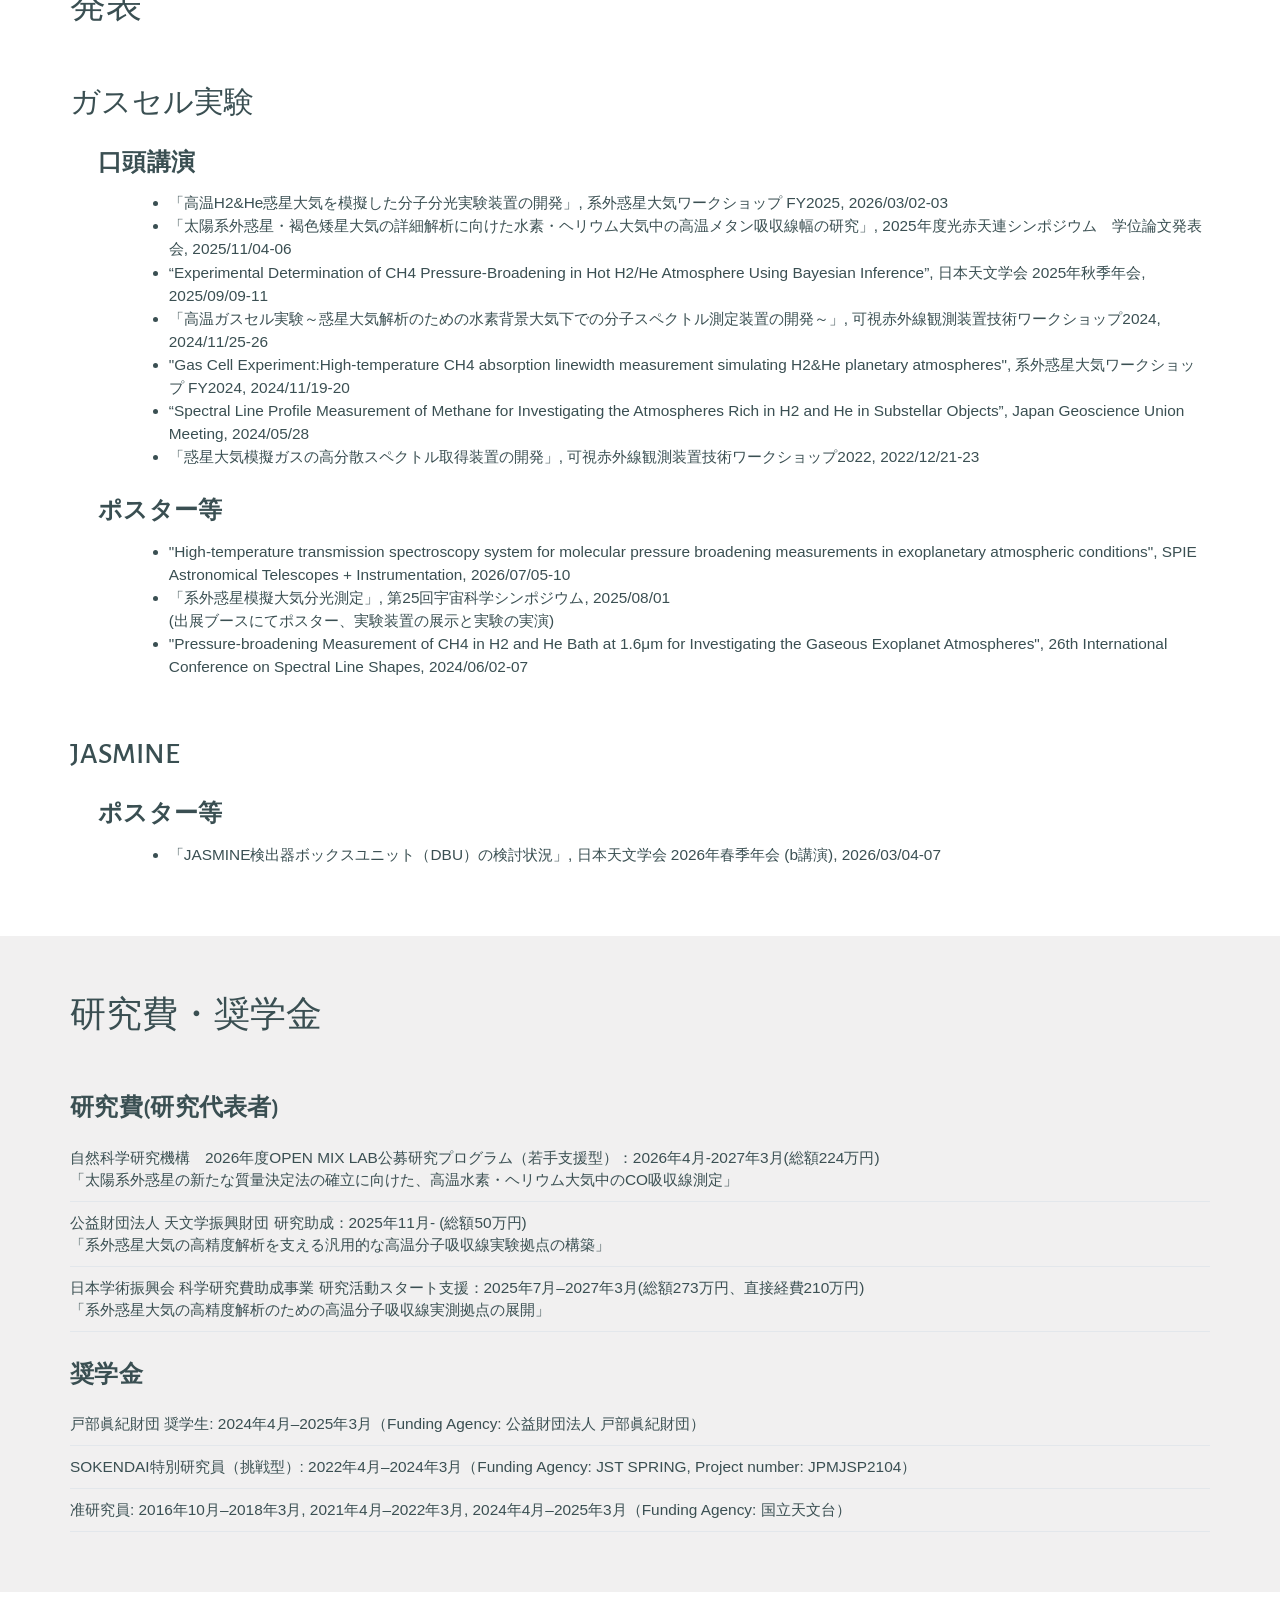
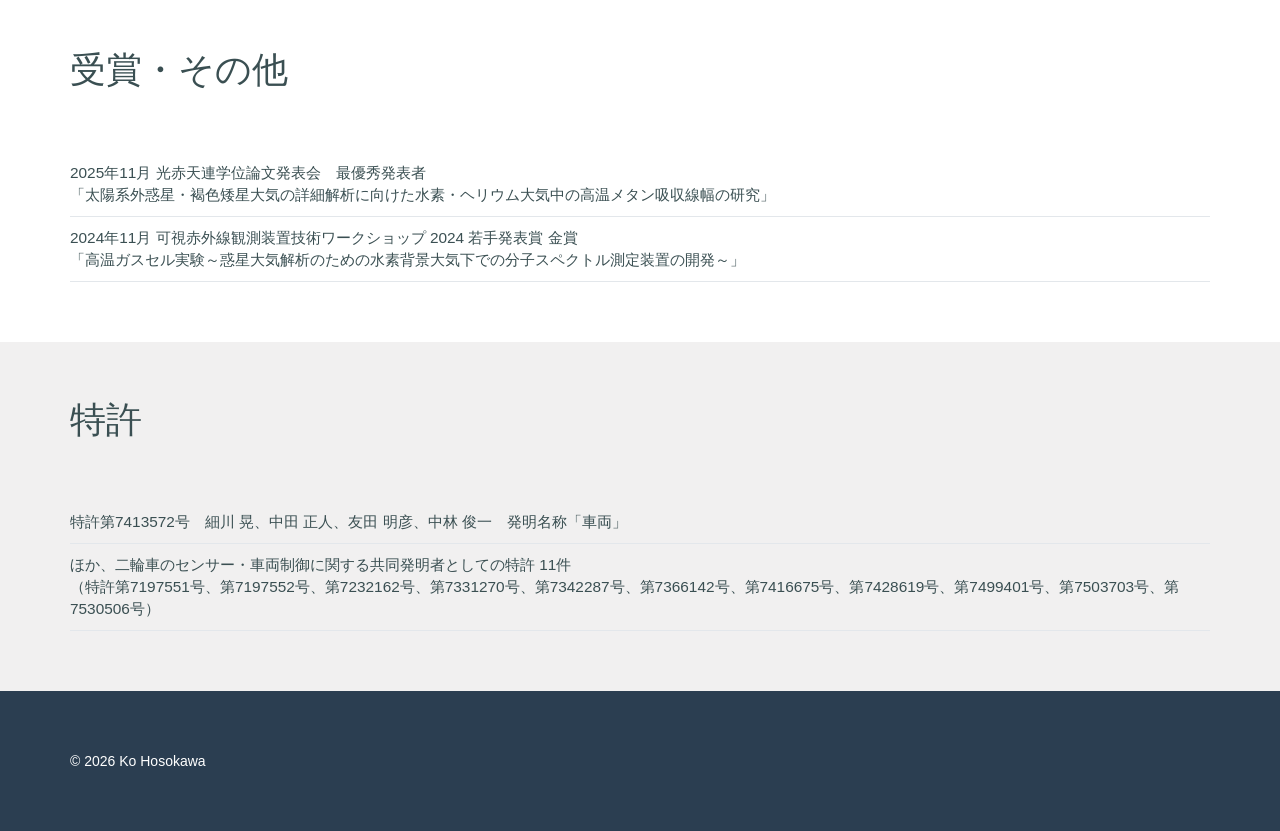
==== commit 3c07d155: "20260810-update" ====
--- a/index.html
+++ b/index.html
@@ -214,6 +214,7 @@
 							<h3 class="section-subtitle">ポスター等</h3>
 
 							<ul class="pub-list" style="margin-left: 2em;">
+								<li>"High-temperature transmission spectroscopy system for molecular pressure broadening measurements in exoplanetary atmospheric conditions", SPIE Astronomical Telescopes + Instrumentation, 2026/07/05-10</li>
 								<li>「系外惑星模擬大気分光測定」, 第25回宇宙科学シンポジウム, 2025/08/01<br>
 								(出展ブースにてポスター、実験装置の展示と実験の実演)</li>
 								<li>"Pressure-broadening Measurement of CH4 in H2 and He Bath at 1.6μm for Investigating the Gaseous Exoplanet Atmospheres", 26th International Conference on Spectral Line Shapes, 2024/06/02-07</li>
@@ -241,6 +242,8 @@
 					<section class="block-body">
 						<h3 class="section-subtitle">研究費(研究代表者)</h3>
 						<ul class="lined-list">
+							<li>自然科学研究機構　2026年度OPEN MIX LAB公募研究プログラム（若手支援型）：2026年4月-2027年3月(総額224万円)<br>
+								「太陽系外惑星の新たな質量決定法の確立に向けた、高温水素・ヘリウム大気中のCO吸収線測定」</li>
 							<li>公益財団法人 天文学振興財団 研究助成：2025年11月- (総額50万円)<br>
 								「系外惑星大気の高精度解析を支える汎用的な高温分子吸収線実験拠点の構築」</li>
 							<li>日本学術振興会 科学研究費助成事業 研究活動スタート支援：2025年7月–2027年3月(総額273万円、直接経費210万円)<br>
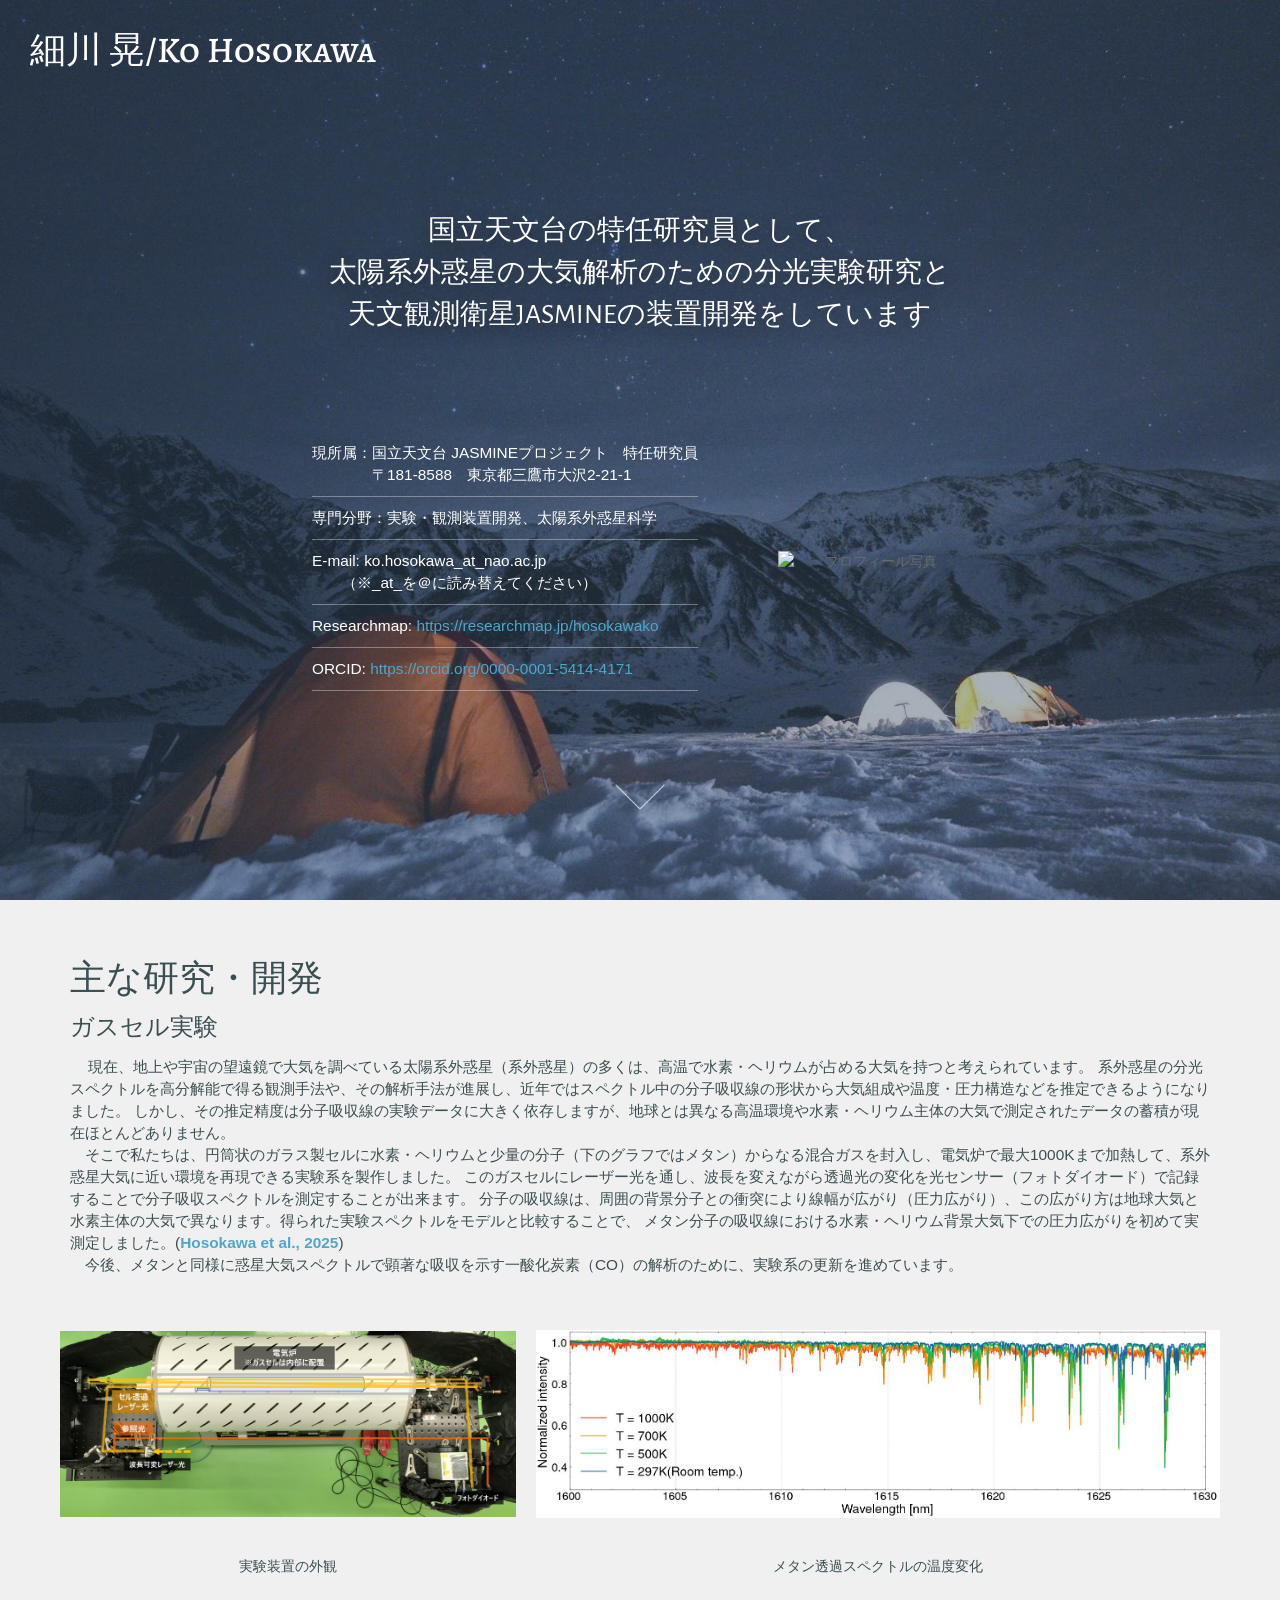
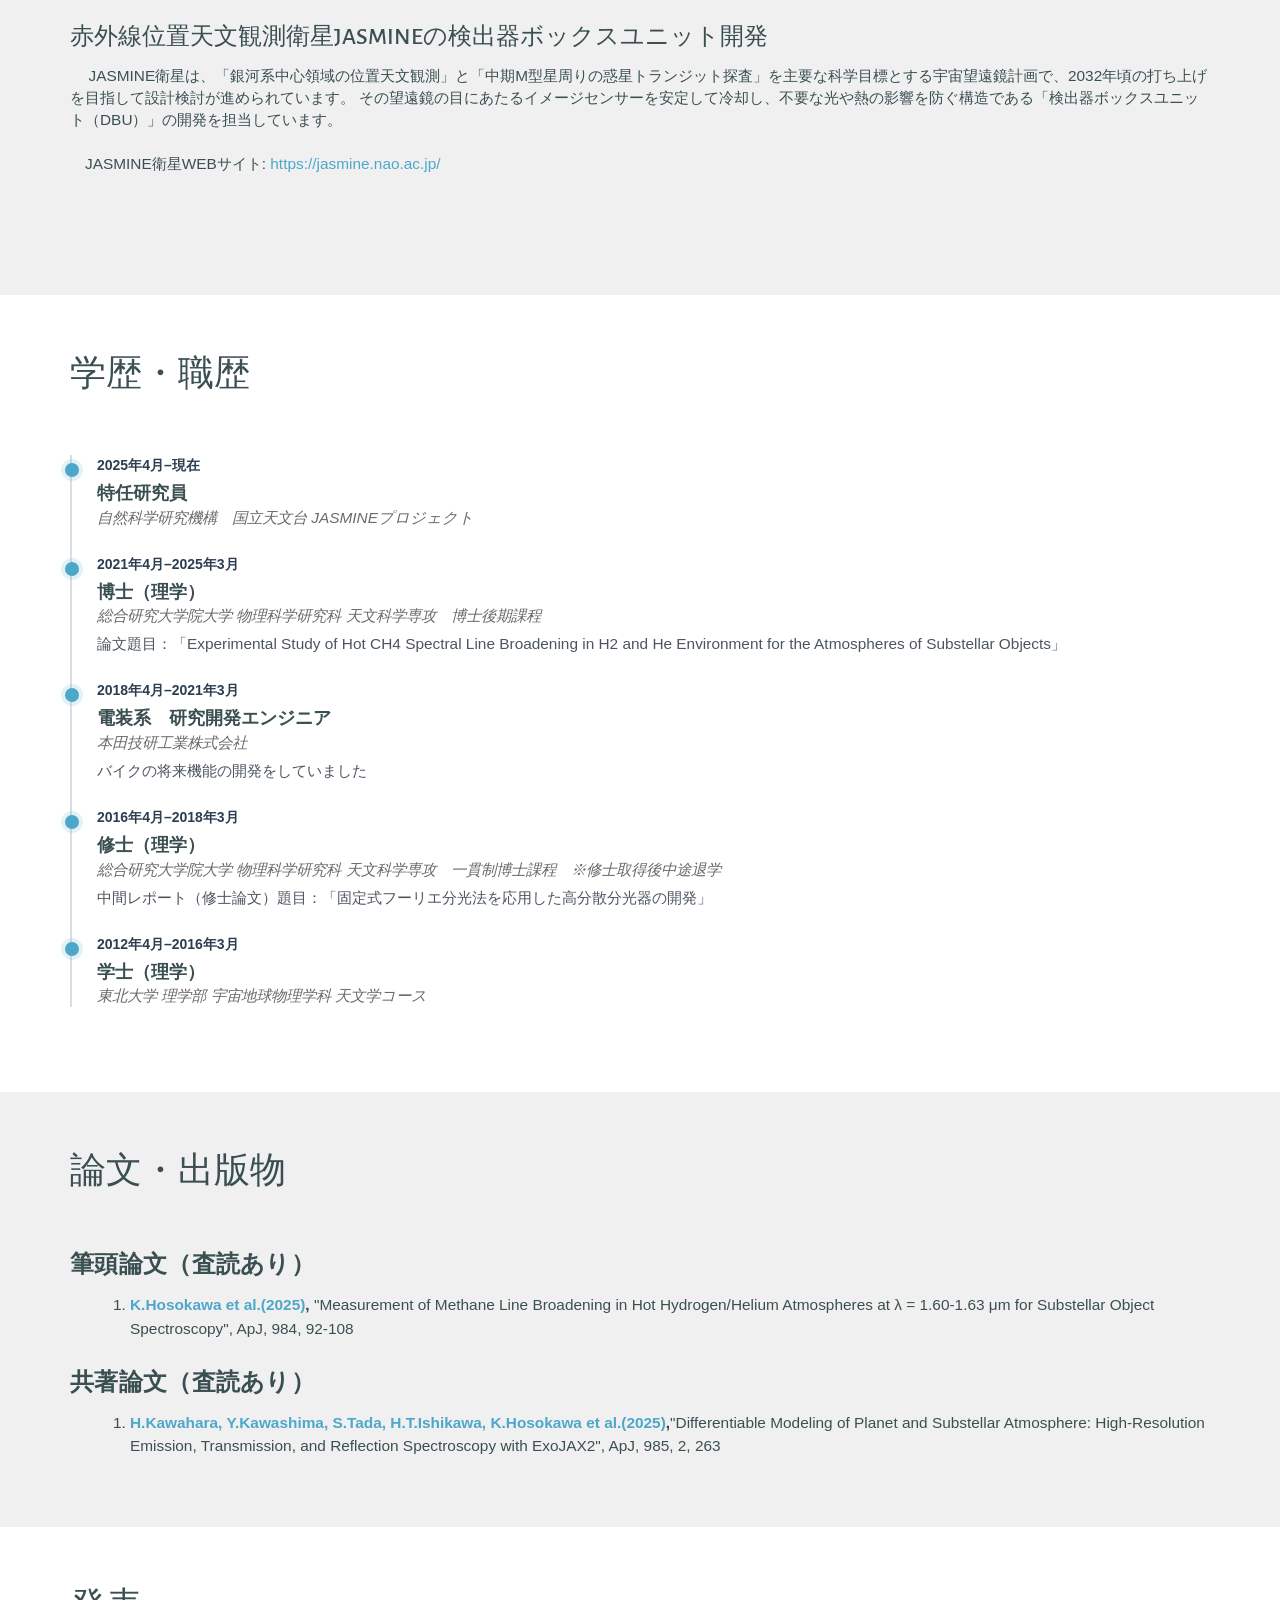
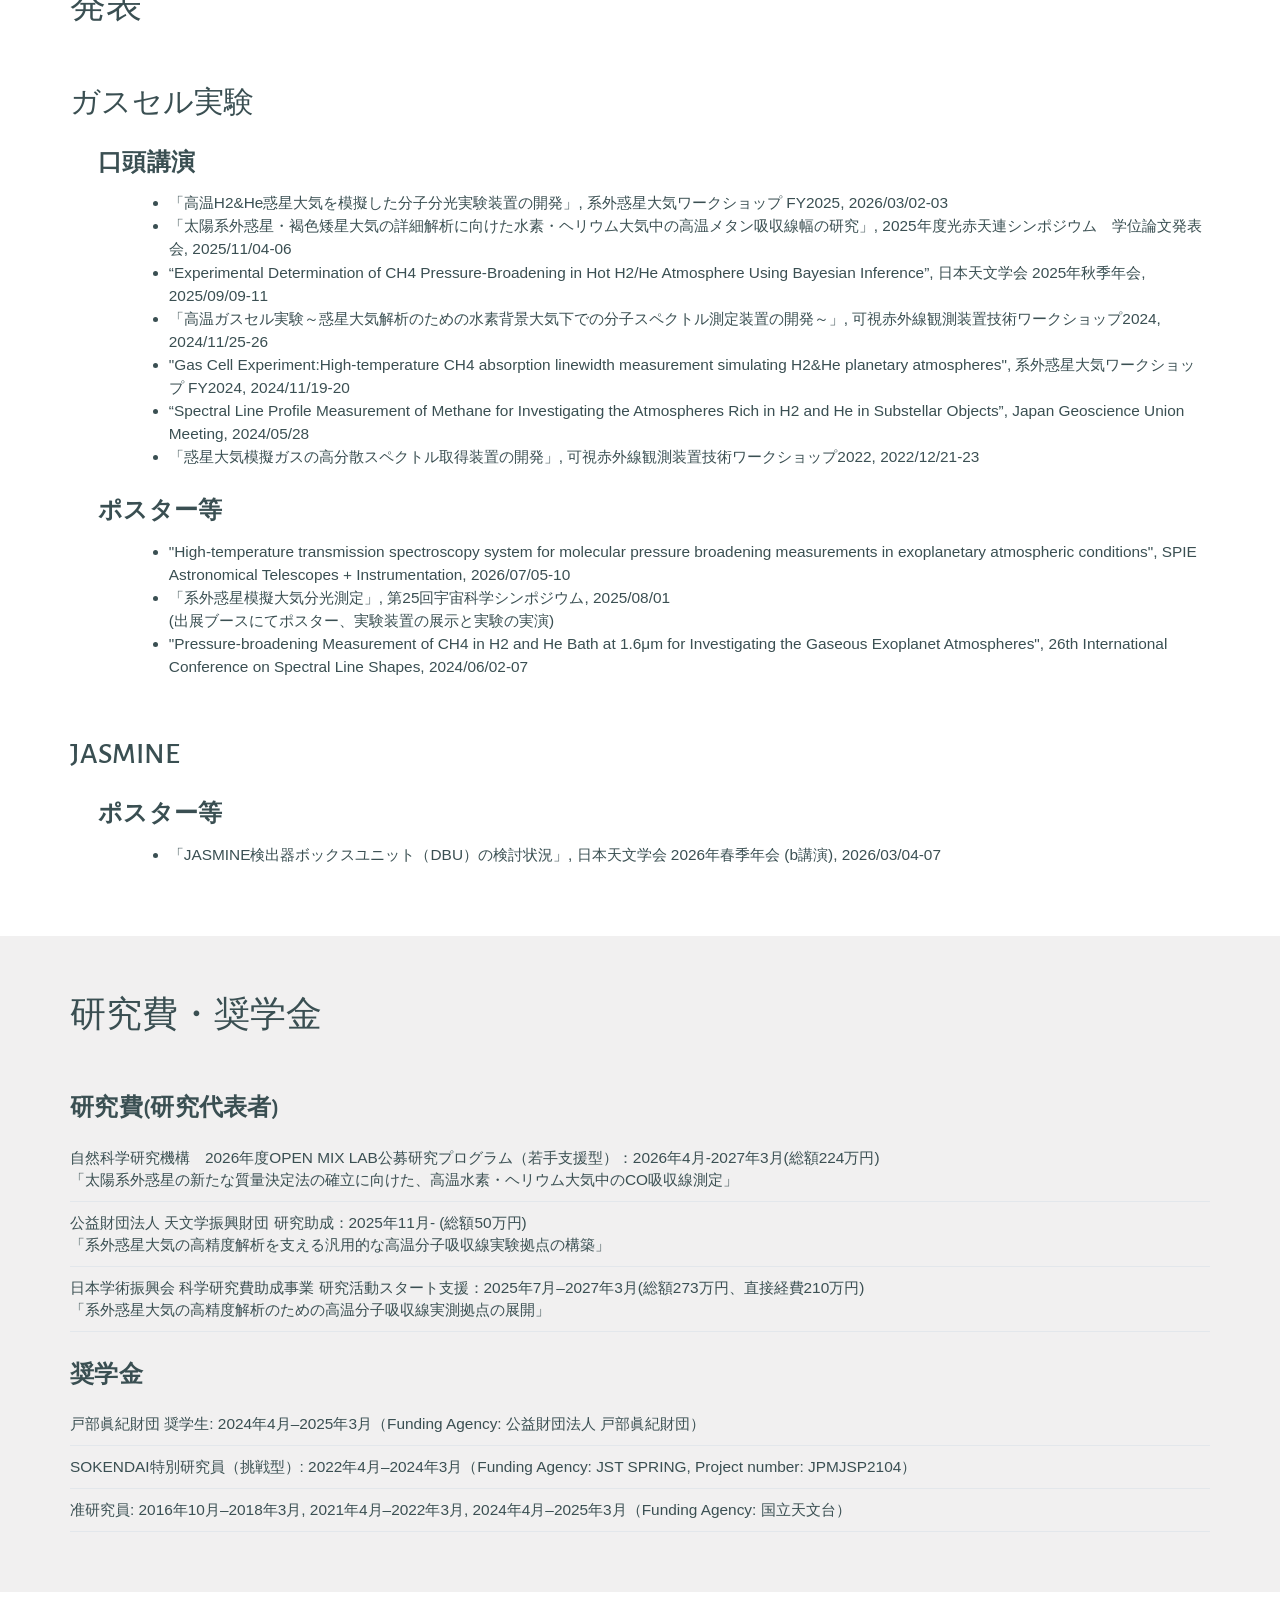
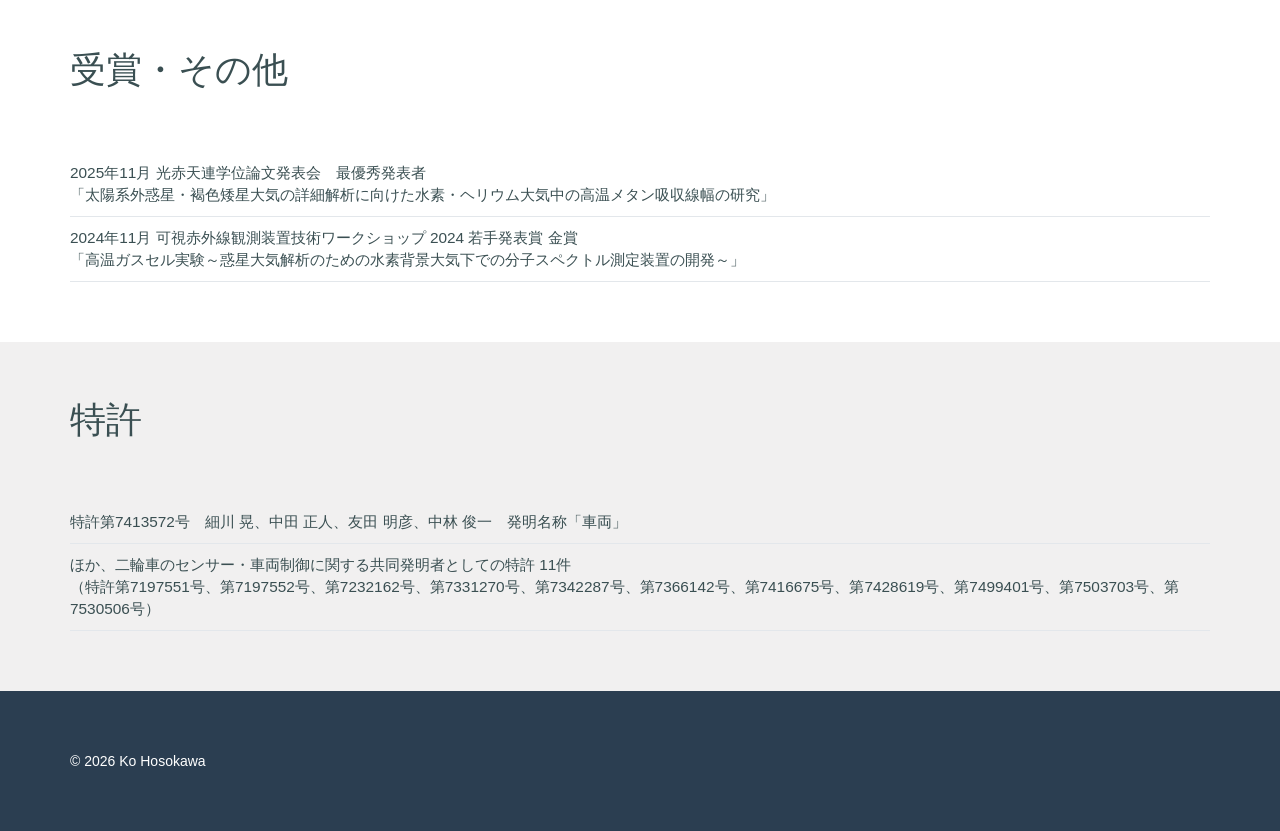
==== commit 0400b226: "20260810-update2" ====
--- a/index.html
+++ b/index.html
@@ -59,16 +59,18 @@
 							<div class="slogan">
 								国立天文台の特任研究員として、<br>太陽系外惑星の大気解析のための分光実験研究と<br>天文観測衛星JASMINEの装置開発をしています
 							</div>
-							<br><br>
-							<ul class="lined-list hero-profile-list">
-								<li>現所属：国立天文台 JASMINEプロジェクト　特任研究員<br>
-								　　　　〒181-8588　東京都三鷹市大沢2-21-1</li>
-								<li>専門分野：実験・観測装置開発、太陽系外惑星科学</li>
-								<li>E-mail: ko.hosokawa_at_nao.ac.jp<br>
-									　　　（※_at_を＠に読み替えてください）</li>
-								<li>Researchmap: <a href="https://researchmap.jp/hosokawako" target="_blank" rel="noopener">https://researchmap.jp/hosokawako</a></li>
-								<li>ORCID: <a href="https://orcid.org/0000-0001-5414-4171" target="_blank" rel="noopener">https://orcid.org/0000-0001-5414-4171</a></li>
-							</ul>
+							<div class="hero-profile-details">
+								<ul class="lined-list hero-profile-list">
+									<li>現所属：国立天文台 JASMINEプロジェクト　特任研究員<br>
+									　　　　〒181-8588　東京都三鷹市大沢2-21-1</li>
+									<li>専門分野：実験・観測装置開発、太陽系外惑星科学</li>
+									<li>E-mail: ko.hosokawa_at_nao.ac.jp<br>
+										　　（※_at_を＠に読み替えてください）</li>
+									<li>Researchmap: <a href="https://researchmap.jp/hosokawako" target="_blank" rel="noopener">https://researchmap.jp/hosokawako</a></li>
+									<li>ORCID: <a href="https://orcid.org/0000-0001-5414-4171" target="_blank" rel="noopener">https://orcid.org/0000-0001-5414-4171</a></li>
+								</ul>
+								<img class="hero-profile-photo" src="assets/images/20260726-selfie-square2.png" alt="プロフィール写真">
+							</div>
 							
 						</div>
 					</section>
--- a/assets/css/style.css
+++ b/assets/css/style.css
@@ -372,6 +372,9 @@
 .hero-profile .slogan {
 	font-size: 2em;
 }
+#header .hero-profile .slogan {
+	margin-bottom: 96px;
+}
 
 #header .secondary-slogan{
 	font-size: 1.6em;
@@ -396,6 +399,27 @@
 	display: inline-block;
 	text-align: left;
 	margin-top: 10px;
+}
+.hero-profile-details {
+	display: flex;
+	align-items: center;
+	justify-content: center;
+	gap: 80px;
+	width: 100%;
+}
+.hero-profile-details .hero-profile-list {
+	flex: 0 1 auto;
+	min-width: 0;
+	width: auto;
+	margin: 0;
+}
+.hero-profile-photo {
+	display: block;
+	flex: 0 1 auto;
+	width: 22%;
+	max-width: 190px;
+	height: auto;
+	margin: 0;
 }
 .hero-avatar {
 	display: inline-block;
@@ -674,7 +698,10 @@
 
 @media (max-width: 767px){
 	#header .bottom {
-		bottom: 10%;
+		bottom: 8px;
+	}
+	#header .bottom a img {
+		width: 32px;
 	}
 
 	.blog-post {
@@ -727,23 +754,42 @@
 		padding: 14px 18px;
 	}
 	#header .slogan {
-		font-size: 1.6em;
-		line-height: 1.6;
+		font-size: clamp(1.05em, 2.5vh, 1.4em);
+		line-height: 1.35;
+	}
+	#header .hero-profile .slogan {
+		margin-bottom: clamp(56px, 8vh, 80px);
 	}
 	#header .secondary-slogan {
 		font-size: 1em;
 	}
 	.hero-profile-list {
 		width: 100%;
-		font-size: 1em;
+		font-size: clamp(0.78em, 1.8vh, 0.95em);
+	}
+	.hero-profile-details {
+		flex-direction: column;
+		gap: clamp(32px, 4vh, 40px);
+	}
+	.hero-profile-details .hero-profile-list {
+		width: fit-content;
+		max-width: 100%;
+	}
+	.hero-profile .lined-list li {
+		padding: clamp(3px, 0.7vh, 7px) 0;
+	}
+	.hero-profile-photo {
+		width: 40%;
+		max-height: 15vh;
+		object-fit: contain;
 	}
 	#header.header-wrapper {
-		height: auto;
-		min-height: 100vh;
-		padding-top: 80px;
+		height: 100vh;
+		height: 100svh;
+		min-height: 0;
 	}
 	#header .hero {
-		padding-top: 120px;
+		padding: 64px 12px 42px;
 	}
 	#header .top {
 		background: rgba(71,91,111,0.85);
@@ -778,9 +824,38 @@
 		font-size: 22px;
 	}
 	#header .slogan {
-		font-size: 1.4em;
+		font-size: clamp(1em, 2.5vh, 1.3em);
 	}
 	.hero-profile-list {
-		font-size: 0.95em;
-	}
-}
+		font-size: clamp(0.78em, 1.8vh, 0.95em);
+	}
+}
+
+@media (max-width: 767px) and (max-height: 480px) {
+	#header .bottom {
+		display: none;
+	}
+	#header .hero {
+		padding: 48px 10px 8px;
+	}
+	#header .slogan {
+		font-size: 0.9em;
+		line-height: 1.2;
+	}
+	#header .hero-profile .slogan {
+		margin-bottom: 24px;
+	}
+	.hero-profile-details {
+		gap: 12px;
+	}
+	.hero-profile-list {
+		font-size: 0.68em;
+		line-height: 1.15;
+	}
+	.hero-profile .lined-list li {
+		padding: 2px 0;
+	}
+	.hero-profile-photo {
+		max-height: 10vh;
+	}
+}
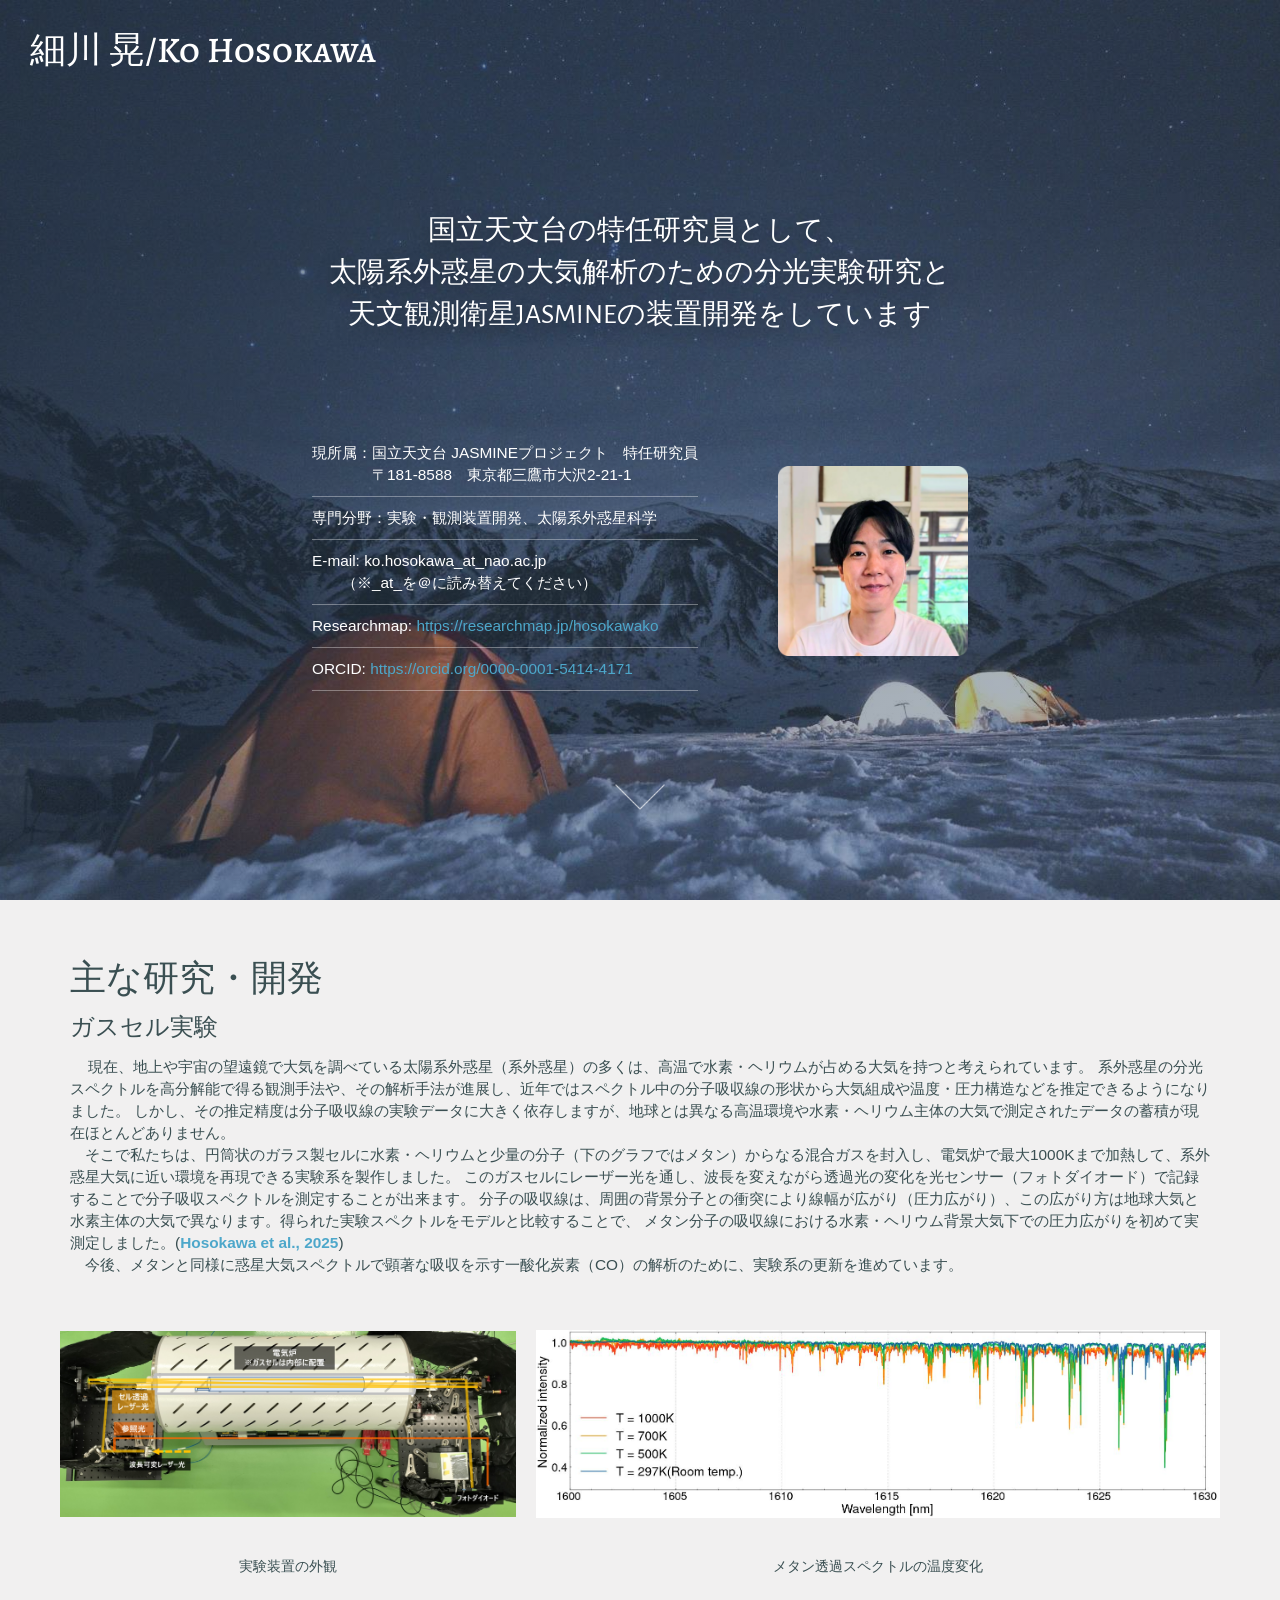
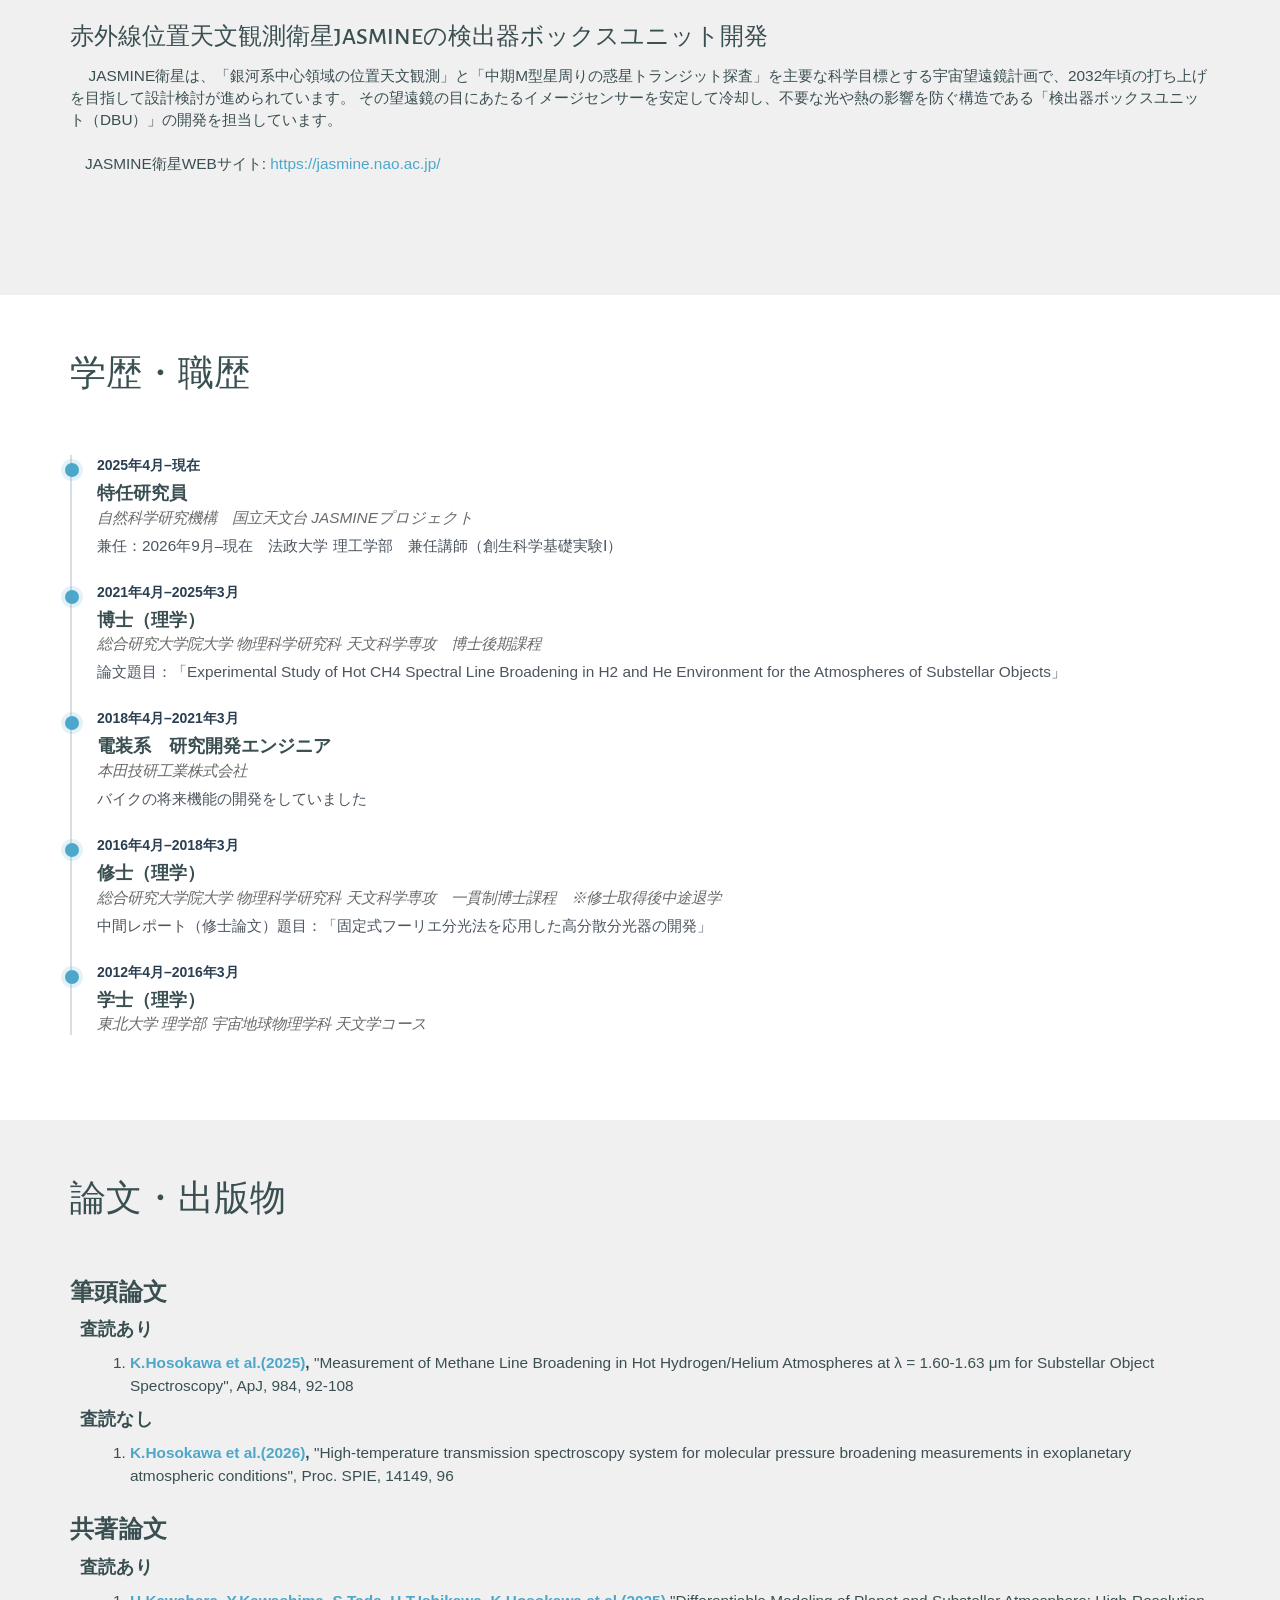
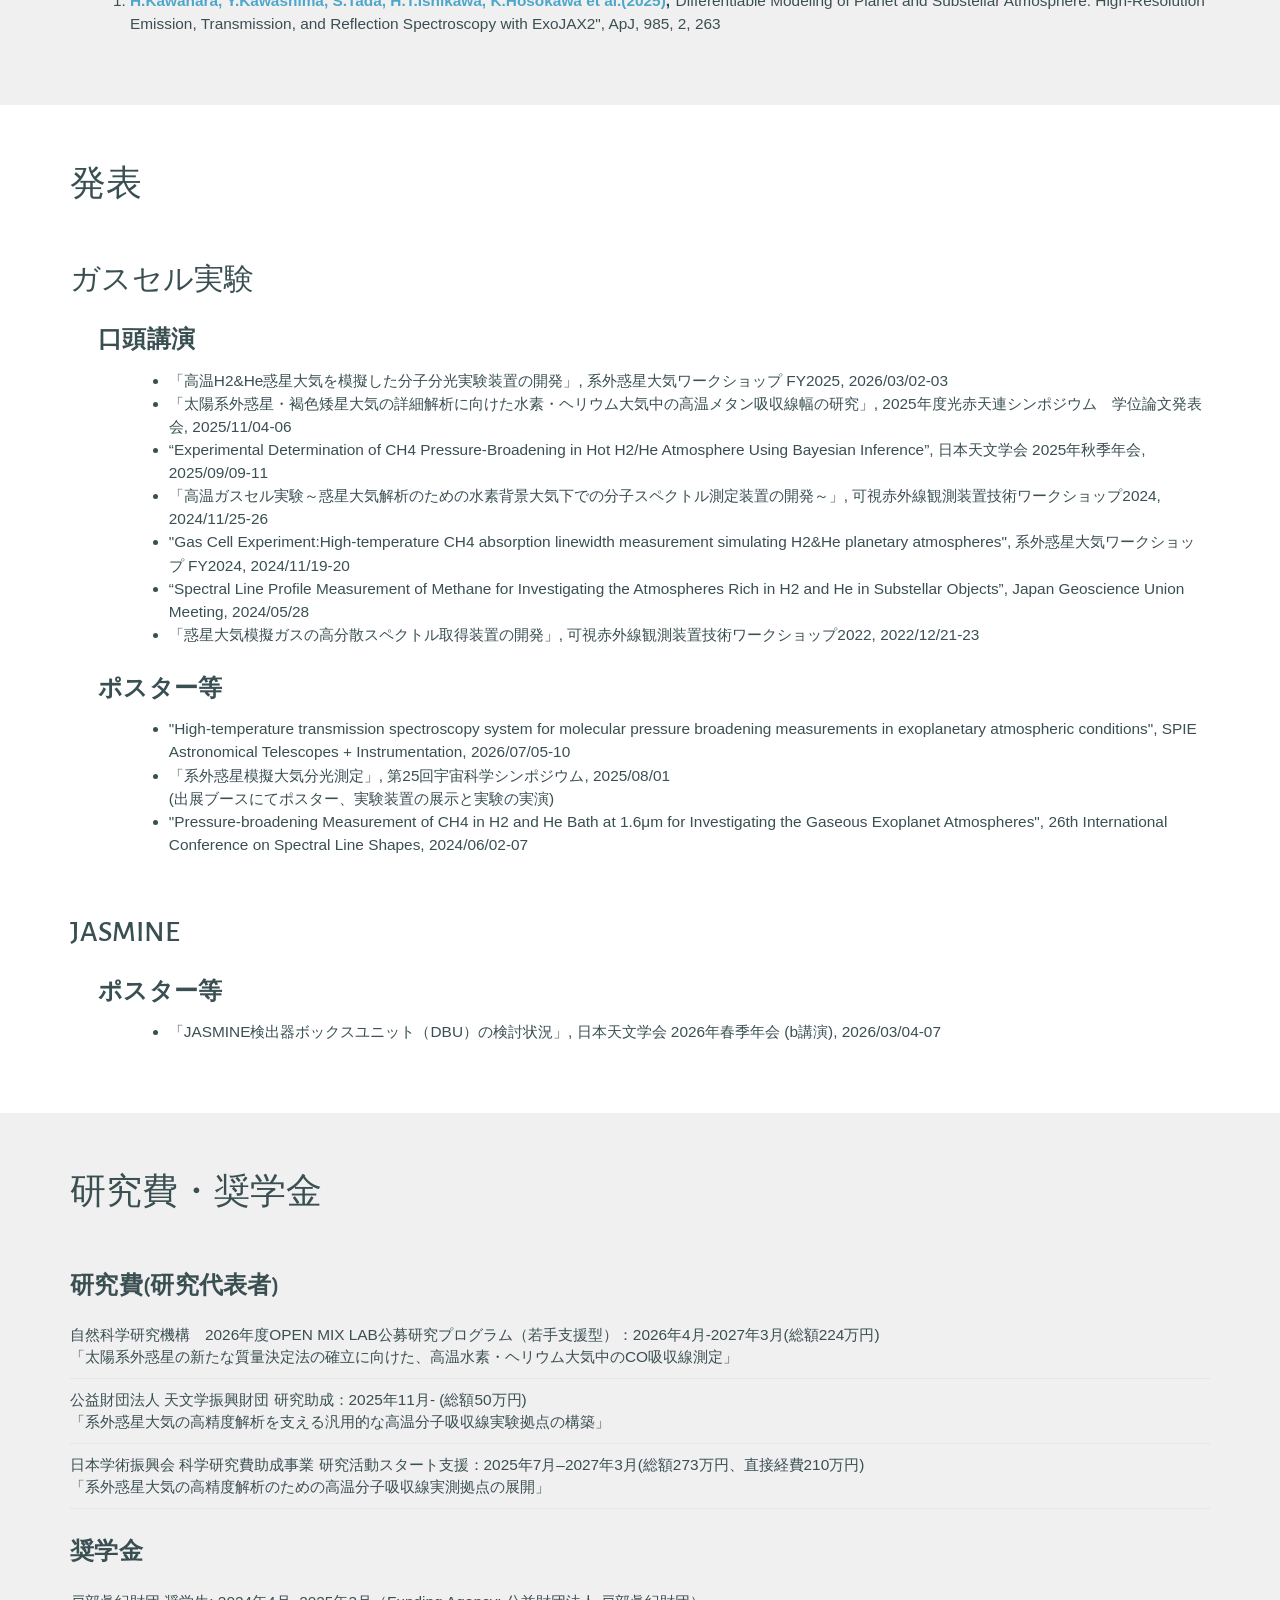
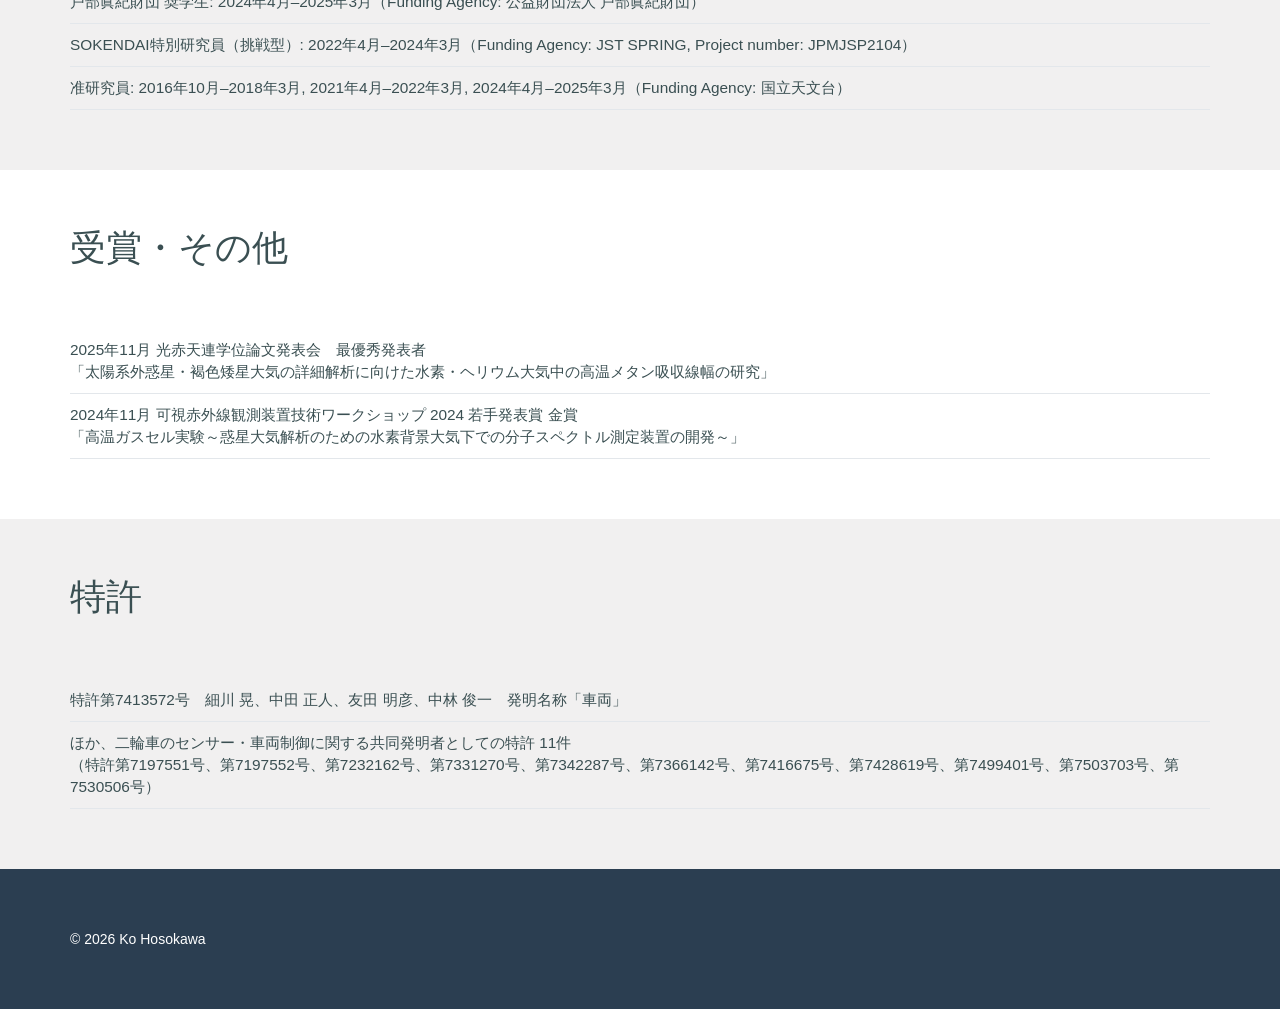
==== commit 92ddffa9: "261119Update" ====
--- a/index.html
+++ b/index.html
@@ -133,7 +133,7 @@
 								<div class="cv-content">
 									<div class="cv-title">特任研究員</div>
 									<div class="cv-meta">自然科学研究機構　国立天文台 JASMINEプロジェクト</div>
-									<p class="cv-note"></p>
+									<p class="cv-note">兼任：2026年9月–現在　法政大学 理工学部　兼任講師（創生科学基礎実験Ⅰ）</p>
 								</div>
 							</div>
 							<div class="cv-item">
@@ -179,12 +179,19 @@
 						<h1>論文・出版物</h1>
 					</header>
 					<section class="block-body">
-						<h3 class="section-subtitle">筆頭論文（査読あり）</h3>
+						<h3 class="section-subtitle">筆頭論文</h3>
+						<h4 class="publication-review-subtitle">査読あり</h4>
 						<ol class="pub-list">
 							<li><span class="pub-title"><strong><a href="https://iopscience.iop.org/article/10.3847/1538-4357/adc455" target="_blank" rel="noopener">K.Hosokawa et al.(2025)</a></strong>,</span> "Measurement of Methane Line Broadening in Hot Hydrogen/Helium Atmospheres at λ = 1.60-1.63 μm for Substellar Object Spectroscopy", ApJ, 984, 92-108<br></li>
 						</ol>
 
-						<h3 class="section-subtitle">共著論文（査読あり）</h3>
+						<h4 class="publication-review-subtitle">査読なし</h4>
+						<ol class="pub-list">
+							<li><span class="pub-title"><strong><a href="https://www.spiedigitallibrary.org/conference-proceedings-of-spie/14149/3102176/High-temperature-transmission-spectroscopy-system-for-molecular-pressure-broadening-measurements/10.1117/12.3102176.full" target="_blank" rel="noopener">K.Hosokawa et al.(2026)</a></strong>,</span> "High-temperature transmission spectroscopy system for molecular pressure broadening measurements in exoplanetary atmospheric conditions", Proc. SPIE, 14149, 96</li>
+						</ol>
+
+						<h3 class="section-subtitle">共著論文</h3>
+						<h4 class="publication-review-subtitle">査読あり</h4>
 						<ol class="pub-list">
 							<li><span class="pub-title"><a href="https://doi.org/10.3847/1538-4357/adcba2" target="_blank" rel="noopener">H.Kawahara, Y.Kawashima, S.Tada, H.T.Ishikawa, <b>K.Hosokawa</b> et al.(2025)</a>,</span>"Differentiable Modeling of Planet and Substellar Atmosphere: High-Resolution Emission, Transmission, and Reflection Spectroscopy with ExoJAX2", ApJ, 985, 2, 263</li>
 						</ol>
--- a/assets/css/style.css
+++ b/assets/css/style.css
@@ -154,6 +154,12 @@
 	margin-top: 30px;
 	font-weight: 700;
 	letter-spacing: 0.3px;
+}
+
+.publication-review-subtitle {
+	margin: 14px 0 10px 10px;
+	font-weight: 700;
+	letter-spacing: 0.2px;
 }
 
 .pub-list {
